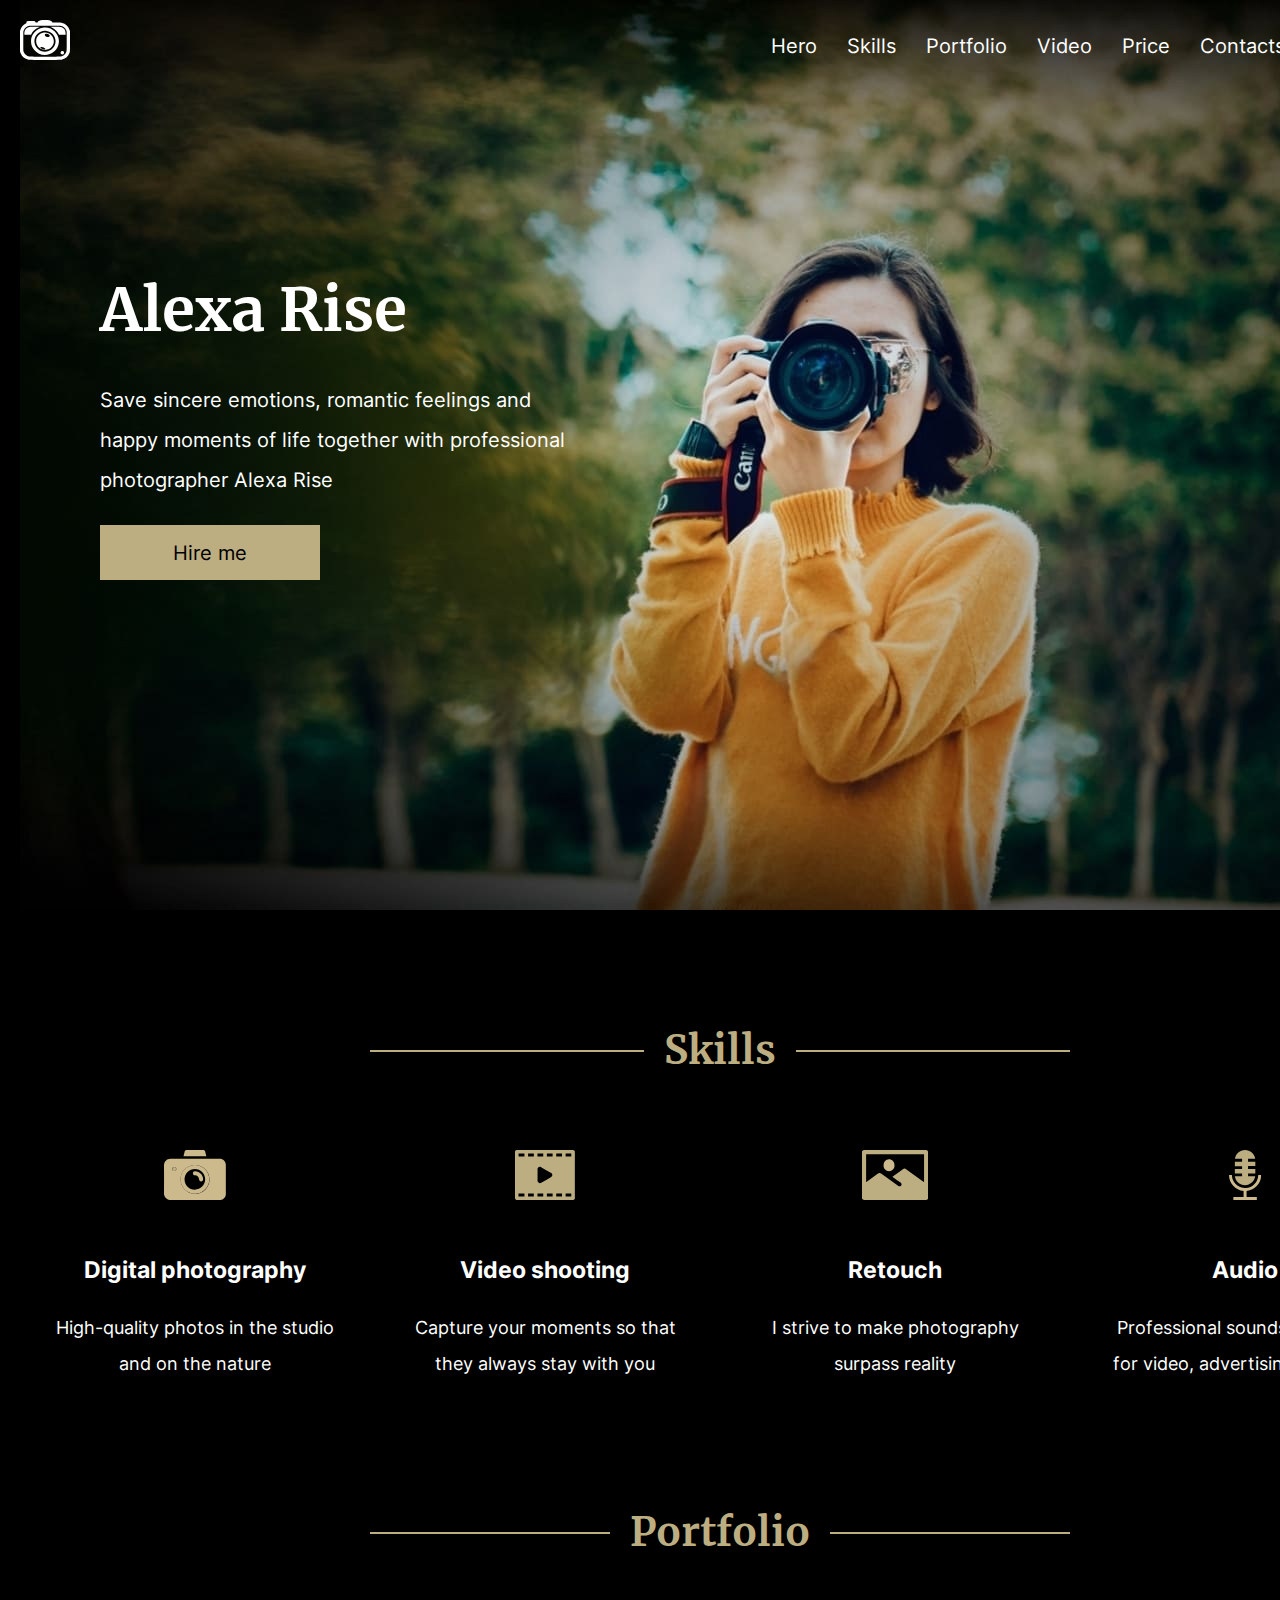
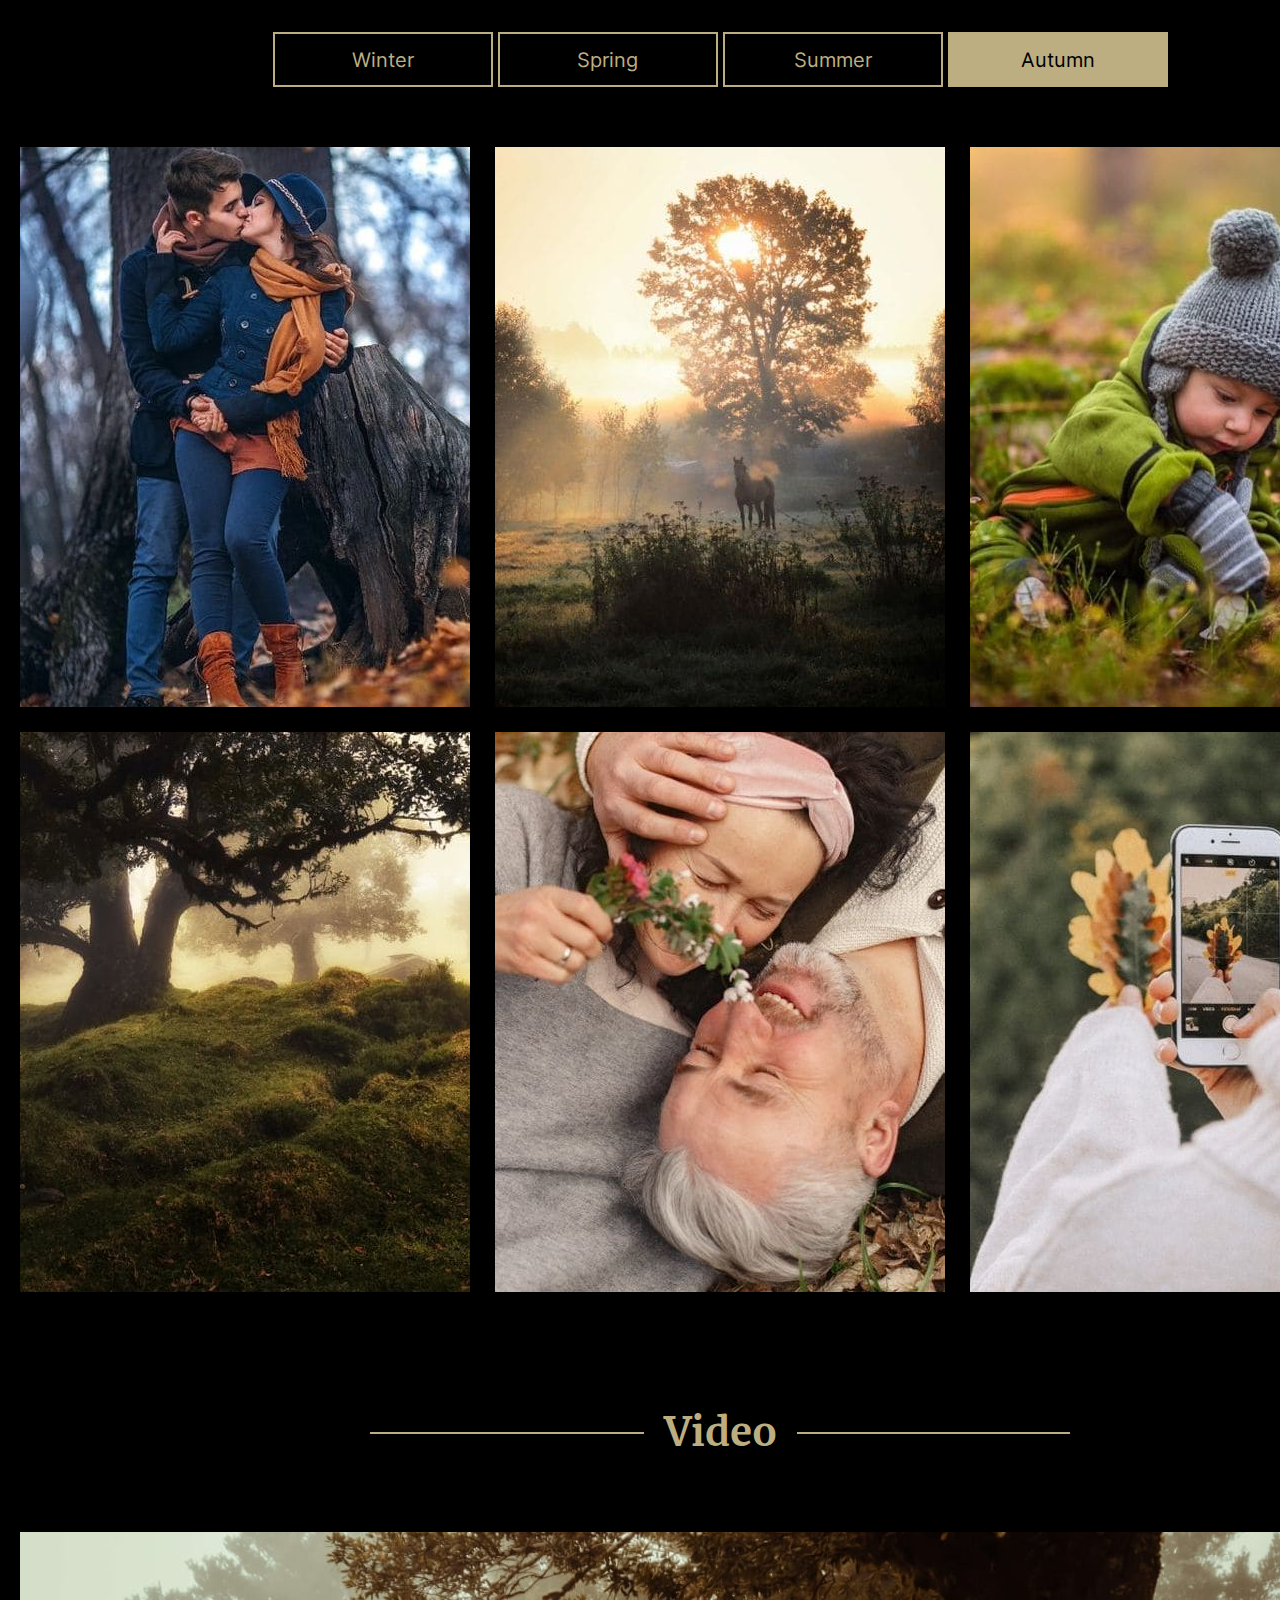
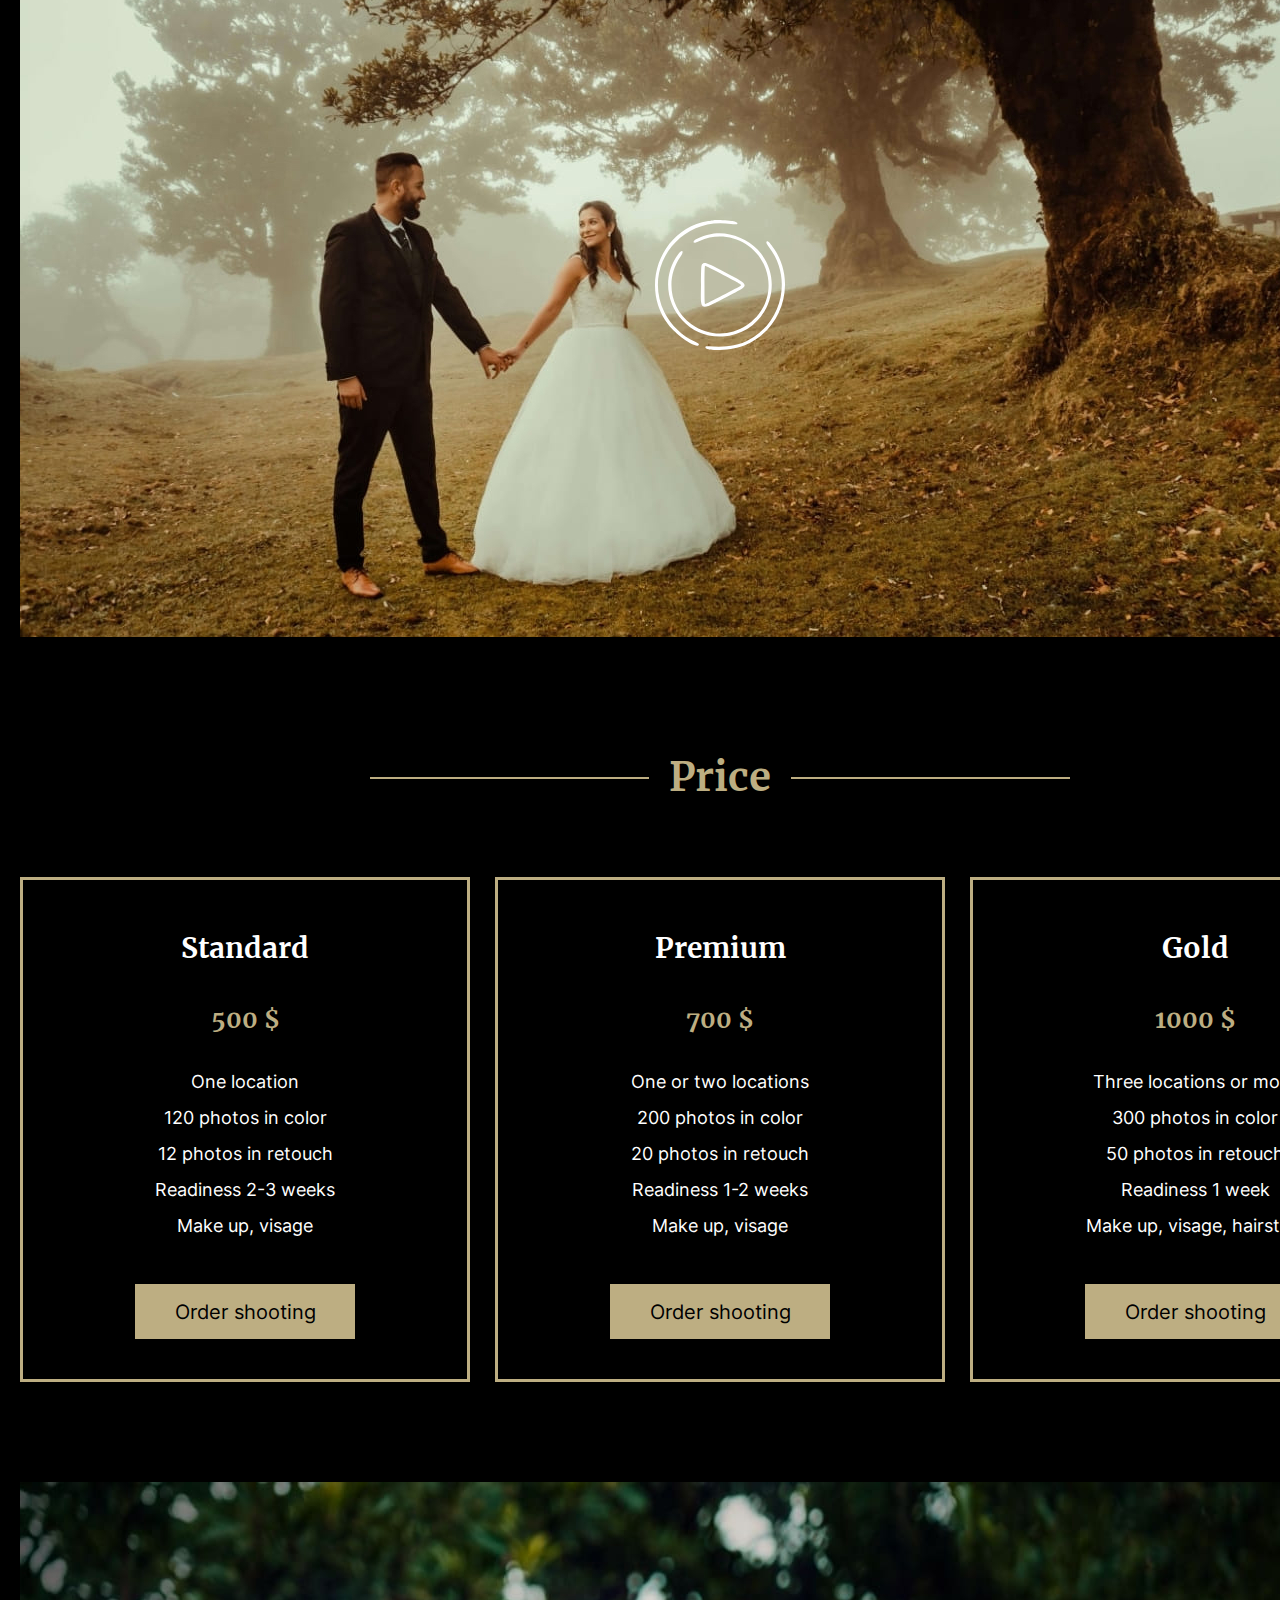
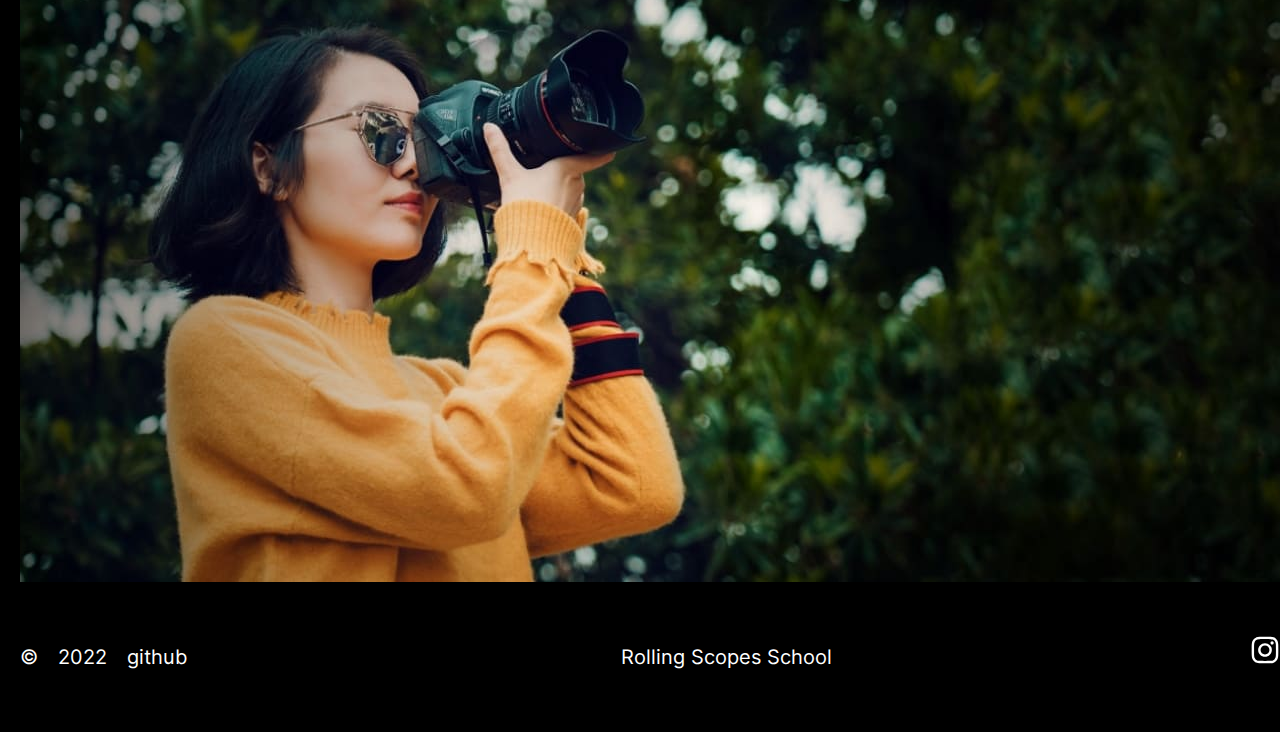
==== index.html @ 63ede41c "trulala" ====
<!DOCTYPE html>
<html lang="en">

<head>
    <meta charset="UTF-8">
    <meta http-equiv="X-UA-Compatible" content="IE=edge">
    <meta name="viewport" content="width=device-width, initial-scale=1.0">
    <title>Portfolio</title>
    <link rel="shortcut icon" type="image/x-icon" href="./img/icon.ico" />
    <link rel="stylesheet" href="./css/normalize.css">
    <link rel="stylesheet" href="./css/fonts.css">
    <link rel="stylesheet" href="./css/style.css">
</head>

<body>
    <div class="wrapper">

        <header class="header">
            <div class="header-wrapper">
                <div class="header-logo">
                    <a href="/" class="header-logo-link">
                        <img src="./img/svg/header-logo.svg" alt="header-logo" class="header-logo-pic svg-icon"></img>
                    </a>
                </div>

                <nav class="header-nav">
                    <ul class="nav-list">
                        <li class="nav-item"><a href="#hero" class="link">Hero</a></li>
                        <li class="nav-item"><a href="#skills" class="link">Skills</a></li>
                        <li class="nav-item"><a href="#portfolio" class="link">Portfolio</a></li>
                        <li class="nav-item"><a href="#video" class="link">Video</a></li>
                        <li class="nav-item"><a href="#price" class="link">Price</a></li>
                        <li class="nav-item"><a href="#contacts" class="link">Contacts</a></li>
                    </ul>
                </nav>

                <div class="switch-lang">
                    <button class="eng">en</button>
                    <span class="slash">/</span>
                    <button class="ru">ru</button>
                </div>
            </div>
        </header>

        <main class="main">

            <section class="section" id="hero">
                <div class="hero-wrapper">
                    <h1 class="hero-title">
                        Alexa Rise
                    </h1>
                    <p class="hero-description">
                        Save sincere emotions, romantic feelings and happy moments of life together with professional
                        photographer Alexa Rise
                    </p>
                    <button class="button-gold">
                        Hire me
                    </button>

                </div>
            </section>

            <section class="section" id="skills">
                <div class="title-wrapper">
                    <h2 class="section-title">Skills</h2>
                </div>
                <div class="skills-items">
                    <div class="skill-item">
                        <h3>Digital photography</h3>
                        <p>High-quality photos in the studio and on the nature</p>
                    </div>
                    <div class="skill-item">
                        <h3>Video shooting</h3>
                        <p>Capture your moments so that they always stay with you</p>
                    </div>
                    <div class="skill-item">
                        <h3>Retouch</h3>
                        <p>I strive to make photography surpass reality</p>
                    </div>
                    <div class="skill-item">
                        <h3>Audio</h3>
                        <p>Professional sounds recording for video, advertising, portfolio</p>
                    </div>
                </div>
            </section>

            <section class="section" id="portfolio">
                <div class="title-wrapper">
                    <h2 class="section-title">Portfolio</h2>
                </div>
                <div class="button-wrapper">
                    <button class="button-dark">Winter</button>
                    <button class="button-dark">Spring</button>
                    <button class="button-dark">Summer</button>
                    <button class="button-gold">Autumn</button>
                </div>
                <div class="image-wrapper">
                    <img src="./img/portfolio-img1.jpg" alt="couple in love">
                    <img src="./img/portfolio-img2.jpg" alt="horse in the fog">
                    <img src="./img/portfolio-img3.jpg" alt="baby">
                    <img src="./img/portfolio-img4.jpg" alt="forest">
                    <img src="./img/portfolio-img5.jpg" alt="elderly couple">
                    <img src="./img/portfolio-img6.jpg" alt="photographing on the phone">
                </div>
            </section>

            <section class="section" id="video">
                <div class="title-wrapper">
                    <h2 class="section-title">Video</h2>
                </div>
                <div class="video-player">
                    <img src="./img/video-player.jpg" alt="video">
                    <button class="svg-icon"></button>
                </div>
            </section>

            <section class="section" id="price">
                <div class="title-wrapper">
                    <h2 class="section-title">Price</h2>
                </div>
                <div class="card-wrapper">
                    <div class="card">
                        <h3>Standard</h3>
                        <h4>500 $</h4>
                        <span>One location</span>
                        <span>120 photos in color</span>
                        <span>12 photos in retouch</span>
                        <span>Readiness 2-3 weeks</span>
                        <span>Make up, visage</span>
                        <button class="button-gold">Order shooting</button>
                    </div>
                    <div class="card">
                        <h3>Premium</h3>
                        <h4>700 $</h4>
                        <span>One or two locations</span>
                        <span>200 photos in color</span>
                        <span>20 photos in retouch</span>
                        <span>Readiness 1-2 weeks</span>
                        <span>Make up, visage</span>
                        <button class="button-gold">Order shooting</button>
                    </div>
                    <div class="card">
                        <h3>Gold</h3>
                        <h4>1000 $</h4>
                        <span>Three locations or more</span>
                        <span>300 photos in color</span>
                        <span>50 photos in retouch</span>
                        <span>Readiness 1 week</span>
                        <span>Make up, visage, hairstyle</span>
                        <button class="button-gold">Order shooting</button>
                    </div>
                </div>
            </section>

            <section class="section" id="contacts">
                <h2 class="section-title"></h2>
                <div class="contacts-wrapper">
                   
                </div>
            </section>

        </main>

        <footer class="footer">
            <div class="git-wrapper">
                <span>©</span>
                <span>2022</span>
                <a href="https://github.com/NikolayKovzik" class="link">github</a>
            </div>
            <div class="rs-wrapper">
                <a href="https://rs.school/" class="link">Rolling Scopes School</a>
            </div>
            <div class="icons-wrapper">
                <a href="https://www.instagram.com/"><img src="./img/svg/inst.svg" class="svg-icon" alt="instagram"></a>
                <a href="https://www.facebook.com/"><img src="./img/svg/fb.svg" class="svg-icon" alt="facebook"></a>
                <a href="https://twitter.com/"><img src="./img/svg/tw.svg" class="svg-icon" alt="twitter"></a>
                <a href="https://www.pinterest.com/"><img src="./img/svg/pin.svg" class="svg-icon" alt="pinterest"></a>
            </div>
        </footer>
    </div>
</body>

</html>
---- css/fonts.css ----
/* merriweather-700 - latin */
@font-face {
    font-family: 'Merriweather';
    font-style: normal;
    font-weight: 700;
    src: local(''),
         url('../fonts/merriweather-v28-latin-700.woff2') format('woff2'), /* Chrome 26+, Opera 23+, Firefox 39+ */
         url('../fonts/merriweather-v28-latin-700.woff') format('woff'); /* Chrome 6+, Firefox 3.6+, IE 9+, Safari 5.1+ */
  }


  /* inter-regular - latin */
@font-face {
    font-family: 'Inter';
    font-style: normal;
    font-weight: 400;
    src: local(''),
         url('../fonts/inter-v7-latin-regular.woff2') format('woff2'), /* Chrome 26+, Opera 23+, Firefox 39+ */
         url('../fonts/inter-v7-latin-regular.woff') format('woff'); /* Chrome 6+, Firefox 3.6+, IE 9+, Safari 5.1+ */
  }

/* inter-700 - latin */
@font-face {
  font-family: 'Inter';
  font-style: normal;
  font-weight: 700;
  src: local(''),
       url('../fonts/inter-v7-latin-700.woff2') format('woff2'), /* Chrome 26+, Opera 23+, Firefox 39+ */
       url('../fonts/inter-v7-latin-700.woff') format('woff'); /* Chrome 6+, Firefox 3.6+, IE 9+, Safari 5.1+ */
}
---- css/style.css ----
html {
    box-sizing: border-box;
  }
  
  *, *::after, *::before {
    box-sizing: inherit;
  }

  body {
    font-family: 'Inter';
    font-style: normal;
    font-size: 20px;
    line-height: 36px;
    font-weight: normal;
    color: #FFFFFF;
    background-color: #000;
  /*  max-width: 1440px;
    margin: 0 auto;*/
  }

.wrapper {
  max-width: 1440px;
  /*width: 1440px;*/
  width: 1440px;
  margin: 0 auto;
  padding: 0 20px;
  background: black;
}











/*start common styles*/

.title-wrapper {
  height: 80px;
  width: 50%;
  margin: 0 auto;
  position: relative;
  display: flex;
  justify-content: center;
  margin-bottom: 60px;
}

.title-wrapper:before {
  content: '';
  display: block;
  width: 100%;
  height: 2px;
  position: absolute;
  background-color:#bdae82;
  top: calc(50%);
}

.section-title {
  color:#bdae82;
  font-family: Merriweather;
  font-weight: 700;
  font-size: 40px;
  line-height: 80px;
  text-align: center;
  margin: 0;
  background-color: #000000;
  position: absolute;
  padding: 0 20px;
}


.button-gold {
  background-color: #bdae82;
  border: 0;
  transition: 0.3s;
  width: 220px;
  height: 55px;
  cursor: pointer;


  color:  #000000;
  font-family: inherit;
  text-align: center;
  line-height: 40px;

}

.button-dark {
  background-color: #000000;
  border: 2px solid #BDAE82;
  transition: 0.3s;
  width: 220px;
  height: 55px;
  cursor: pointer;


  color:  #bdae82;
  font-family: inherit;
  text-align: center;
  line-height: 40px;

}

.button-gold:hover, .button-dark:hover{
  color: #FFFFFF;
}

.svg-icon {
  background-size: contain;
  background-repeat: no-repeat;  
  transition: 0.3s;
}

.svg-icon:hover {
  filter: invert(26%) sepia(15%) saturate(638%) hue-rotate(7deg) brightness(92%)
    contrast(87%);
}

.link {
  line-height: 50px;
  color: #FFFFFF;
  text-decoration: none;
   transition: 0.3s;
}

.link:hover, .link:focus, .link:active{
   color: #bdae82;
}

/* end common styles*/











/*start Header styles*/

.header {
  background: url('../img/header-bg.jpg');
  background-repeat: no-repeat;
  background-position: center 0;
  height: 90px;
}


.header-wrapper {
  display: flex;
  flex-wrap: wrap; /*nowrap*/
  align-items: center;
  justify-content: space-between;
  padding: 20px 0;
}

.header-nav {
  margin-left: auto;
}

.header-logo-pic {
  width: 50px;
  height: 40px;
}

.nav-list {
  display: flex;
  flex-wrap: wrap;
  list-style: none;
  margin: 0;
}

.nav-item {
  margin-right: 30px;
}

.slash {
  padding-left: 9px;
  padding-right: 8px;
  font-weight: 700;

}

.eng, .ru {
  background-color: transparent;
  border: 0;
  color:  #FFFFFF;
  font-weight: 700;
  font-family: inherit;
  transition: 0.3s;
}

.eng:hover, .ru:hover {
  color: #bdae82;
}
/*end Header styles*/











/*start Hero styles*/
#hero {
    height: 820px;
    background-image: url('../img/header-bg.jpg');
    background-position: center -90px;
    background-repeat: no-repeat;
    padding-left: 80px;
    padding-top: 160px;
}

.hero-wrapper {
  width: 500px;
  height: 330px;
}

.hero-title{
  font-family: Merriweather;
  font-weight: 700;
  font-size: 60px;
  line-height: 120px;
  color: #FFFFFF;
  margin: 0px 0px 10px 0px;
}

.hero-description {
  margin: 0px 30px 25px 0px;
  font-size: 20px;
  line-height: 40px;
}

/*end Hero styles*/











/*start Skills section*/
#skills {
  height: 482px;
  padding-top: 100px;
}

.skills-items {
  display: flex;
  justify-content: space-between;
  flex-wrap: wrap;
  height: 242px;
 /* gap: 40px;*/
}

.skill-item {
  margin: 0 auto;
  width: 320px;
  height: 240px;
}

.skill-item:nth-child(1) {
  background-image: url('../img/svg/camera1.svg');
  background-size: 62px 50px;
  background-repeat: no-repeat;
  background-position: 50% 0%;
}

.skill-item:nth-child(2) {
  background-image: url('../img/svg/videoshooting.svg');
  background-size: 60px 50px;
  background-repeat: no-repeat;
  background-position: 50% 0%;
}

.skill-item:nth-child(3) {
  background-image: url('../img/svg/retouch.svg');
  background-size: 66px 50px;
  background-repeat: no-repeat;
  background-position: 50% 0%;
}

.skill-item:nth-child(4) {
  background-image: url('../img/svg/audio.svg');
  background-size: 32px 50px;
  background-repeat: no-repeat;
  background-position: 50% 0%;
}


.skill-item  h3 {
  width: 280px;
/*  margin-left: 20px;*/
  text-align: center;
  font-weight: 700;
  line-height: 40px;
  margin: 100px auto 20px auto;
}

.skill-item p {
  width: 280px;
  height: 72px;
  font-size: 18px;
  text-align: center;
  margin: 0 auto;
}
/*end Skills section*/









/*start Portfolio section*/

#portfolio {
  height: 1500px;
  padding-top: 100px;
}

.button-wrapper {
  display: flex;
  gap: 5px;
  flex-wrap: wrap;
  justify-content: center;
  margin-bottom: 60px;
}

.image-wrapper {
  display: flex;
  gap: 25px;
  flex-wrap: wrap;
  justify-content: center;
  margin-bottom: 60px;
}

.image-wrapper img {
  display: block;
  width: 450px;
  height: 560px;
}

/*end Portfolio section*/










/*start Video section*/
#video {
  height: 945px;
  padding-top: 100px;
}

#video img {
  display: inline-block;
}

.video-player {
  position: relative;
  display: flex;
  justify-content: center;
  align-items: center;
}

.video-player button {
  position: absolute;
  background-color: transparent;
  border: 0;
  background-image: url("../img/svg/Play_hover.svg");
  width: 129.86px;
  height: 130px;
  cursor: pointer;
}


/*end Video section*/












/*start price section*/

#price {
  height: 845px;
  padding-top: 100px;
}

.card-wrapper {
  display: flex;
  gap: 25px;
  flex-wrap: wrap;
  justify-content: center;
}

.card {
  border: 3px solid #BDAE82;
  width: 450px;
  height: 505px;
  display: flex;
  flex-direction: column;
  justify-content: center;
  align-items: center;
}

.card span{
  display: block;
  font-size: 18px;
}

.card h3 {
  font-family: Merriweather;
  font-weight: 700;
  font-size: 28px;
  line-height: 56px;
  margin: 0;
}

.card h4 {
  font-family: Merriweather;
  font-weight: 700;
  font-size: 24px;
  line-height: 48px;
  color: #BDAE82;
  margin: 20px 0px;
}

.card .button-gold {
  margin-top: 40px;
}
/*end price section*/







/*start contact section*/
#contacts {
  height: 700px;
  background: url('../img/contacts.jpg');
  background-size: auto 700px;
  background-position: center center;
  padding-top: 60px;
  
}

#contacts .contacts-wrapper {
  height: 700px;

}
/*end contact section*/







/*start footer*/
.footer {
  height: 150px;
  display: flex;
  justify-content: space-between;
  align-items: center;
}

.git-wrapper {
  width: 182px;
  height: 50px;
  display: flex;
  gap: 20px;
}

.icons-wrapper {
  display: flex;
  gap: 22.67px;
}

.icons-wrapper a, .git-wrapper a, .footer span {
  line-height: 50px;
  display: block;
}

/*end footer*/
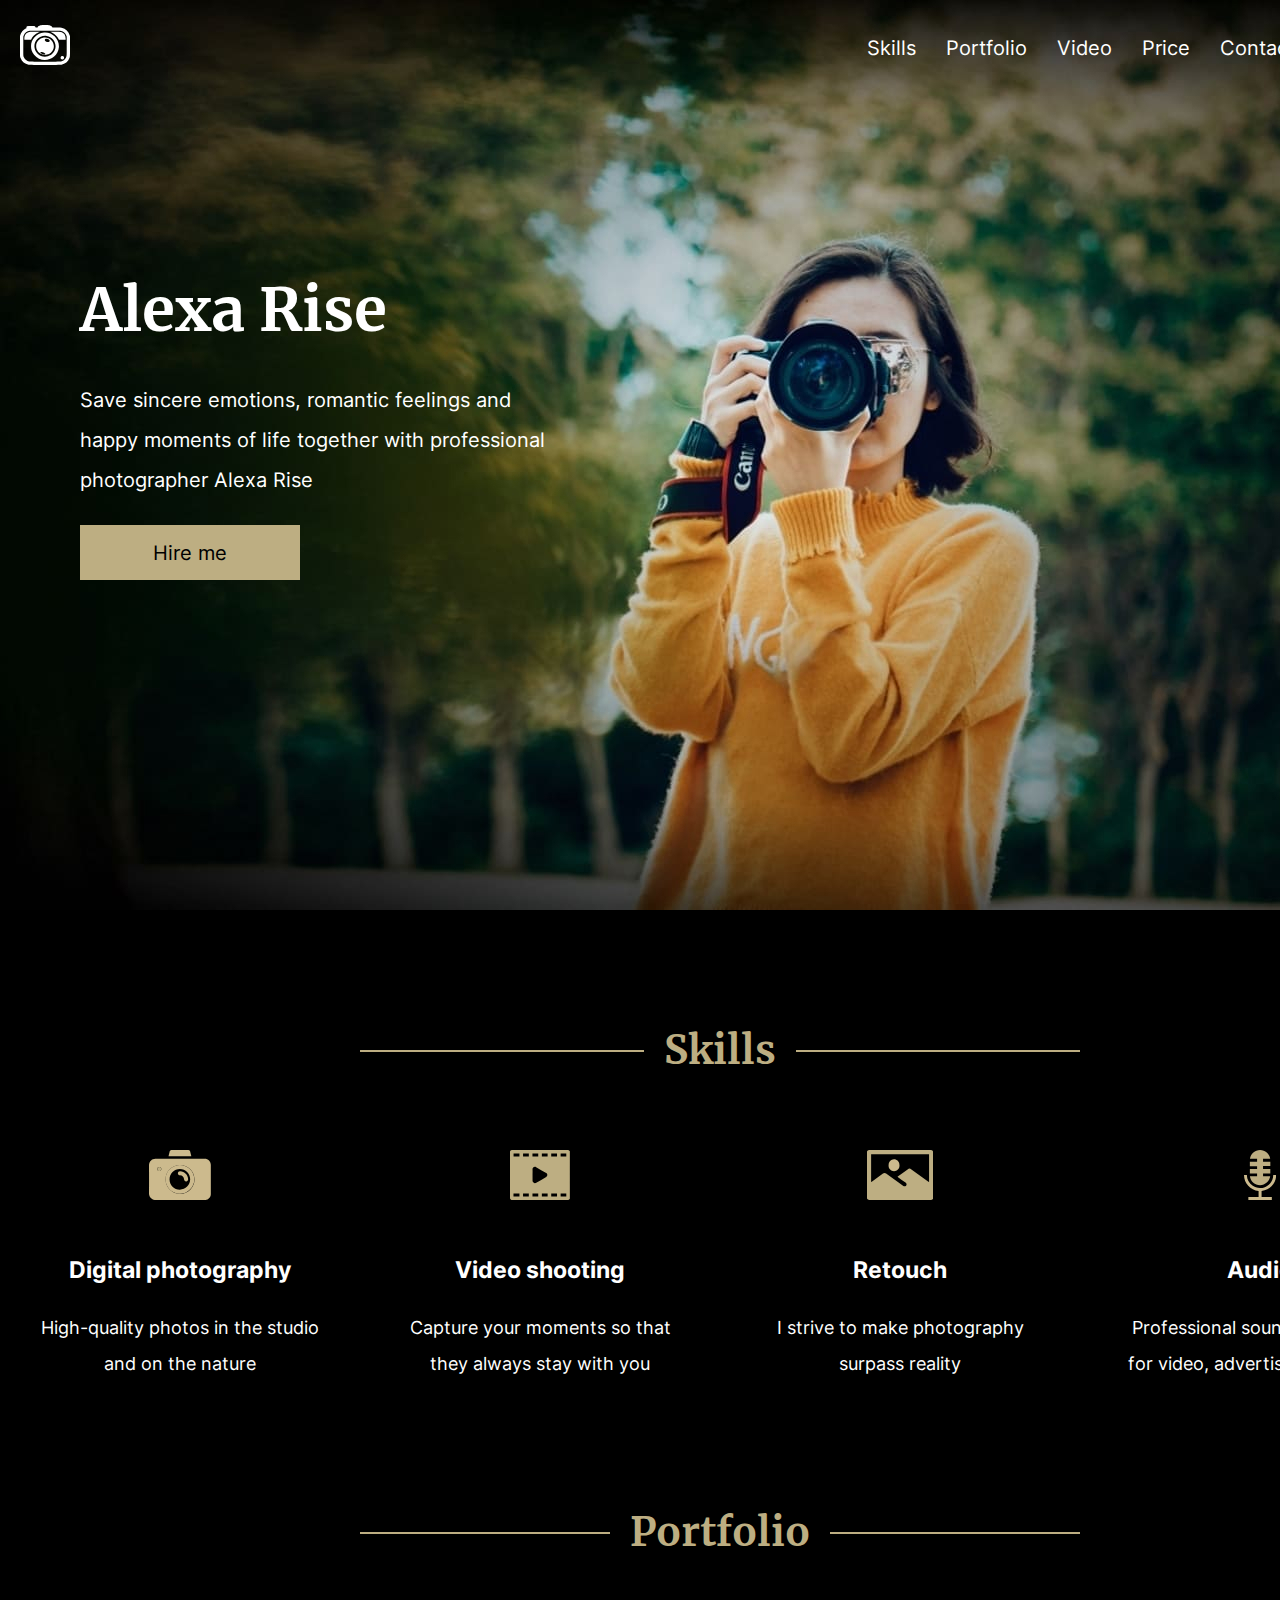
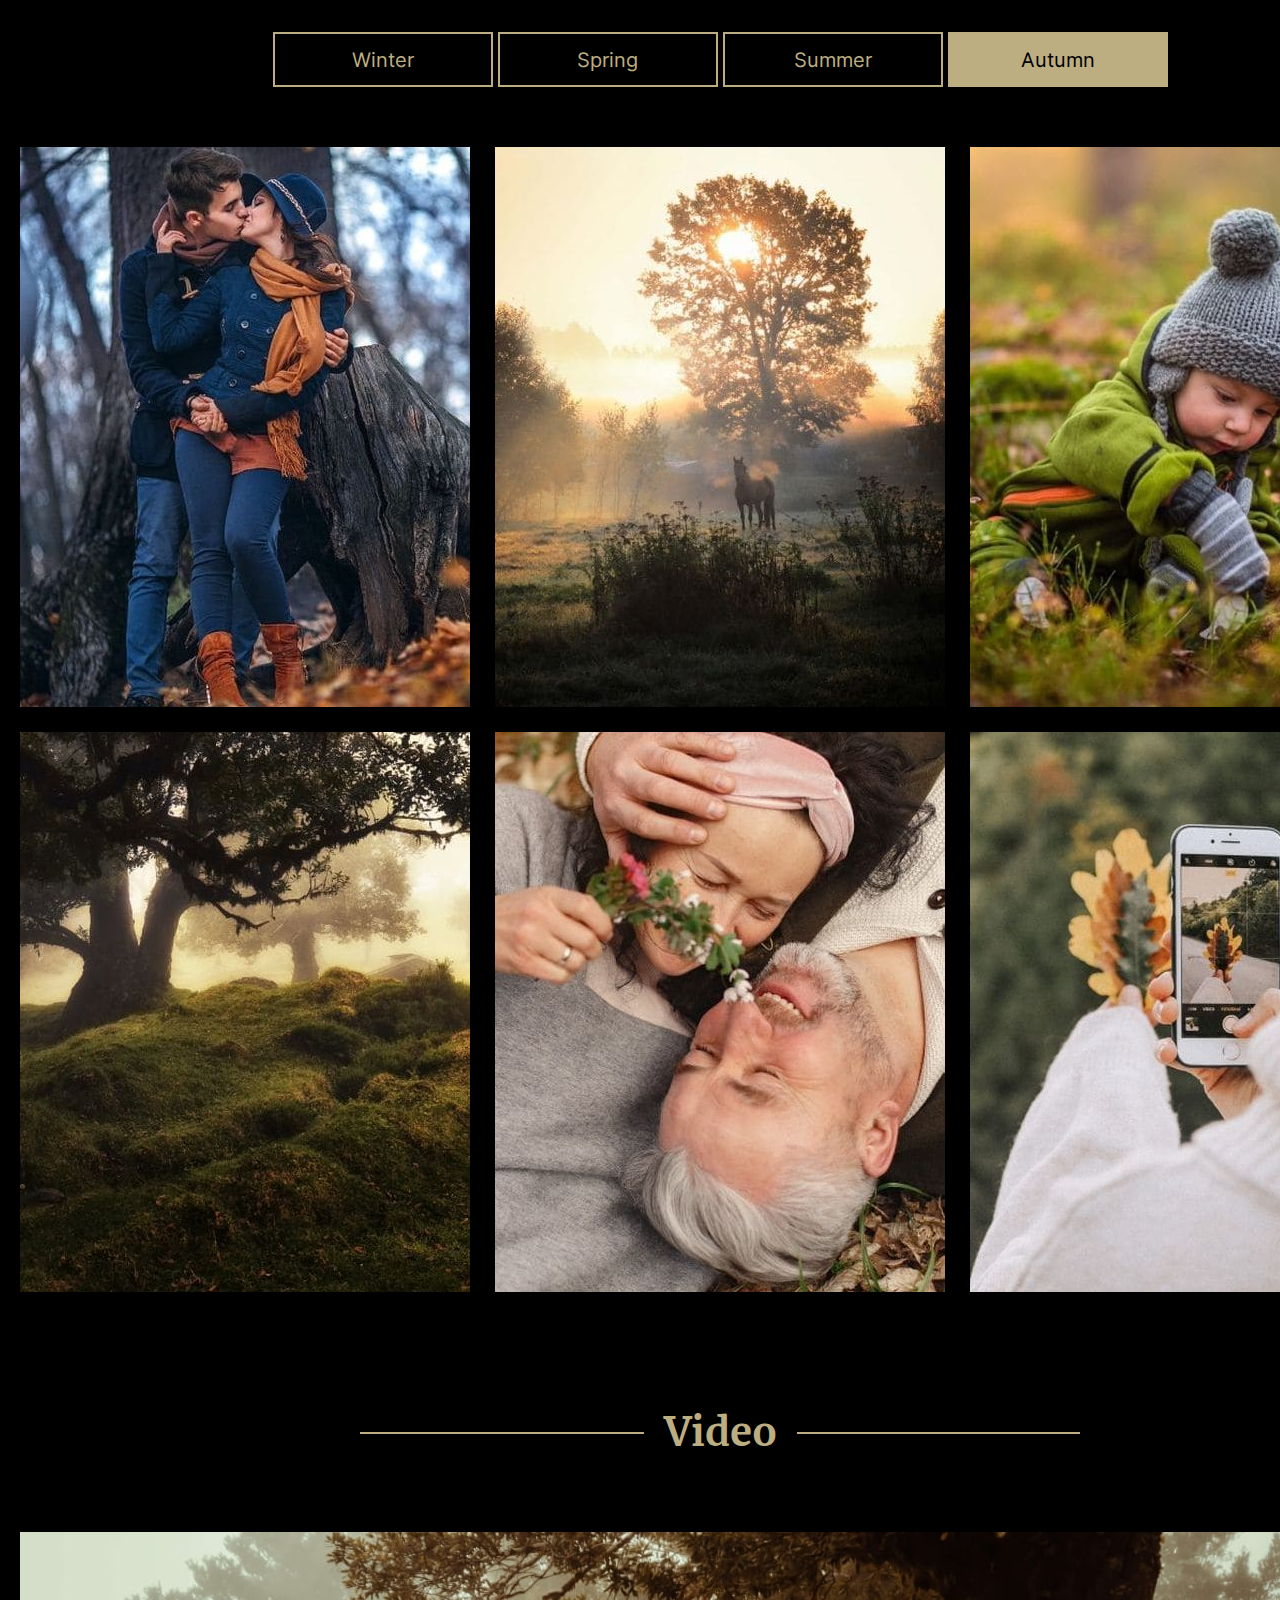
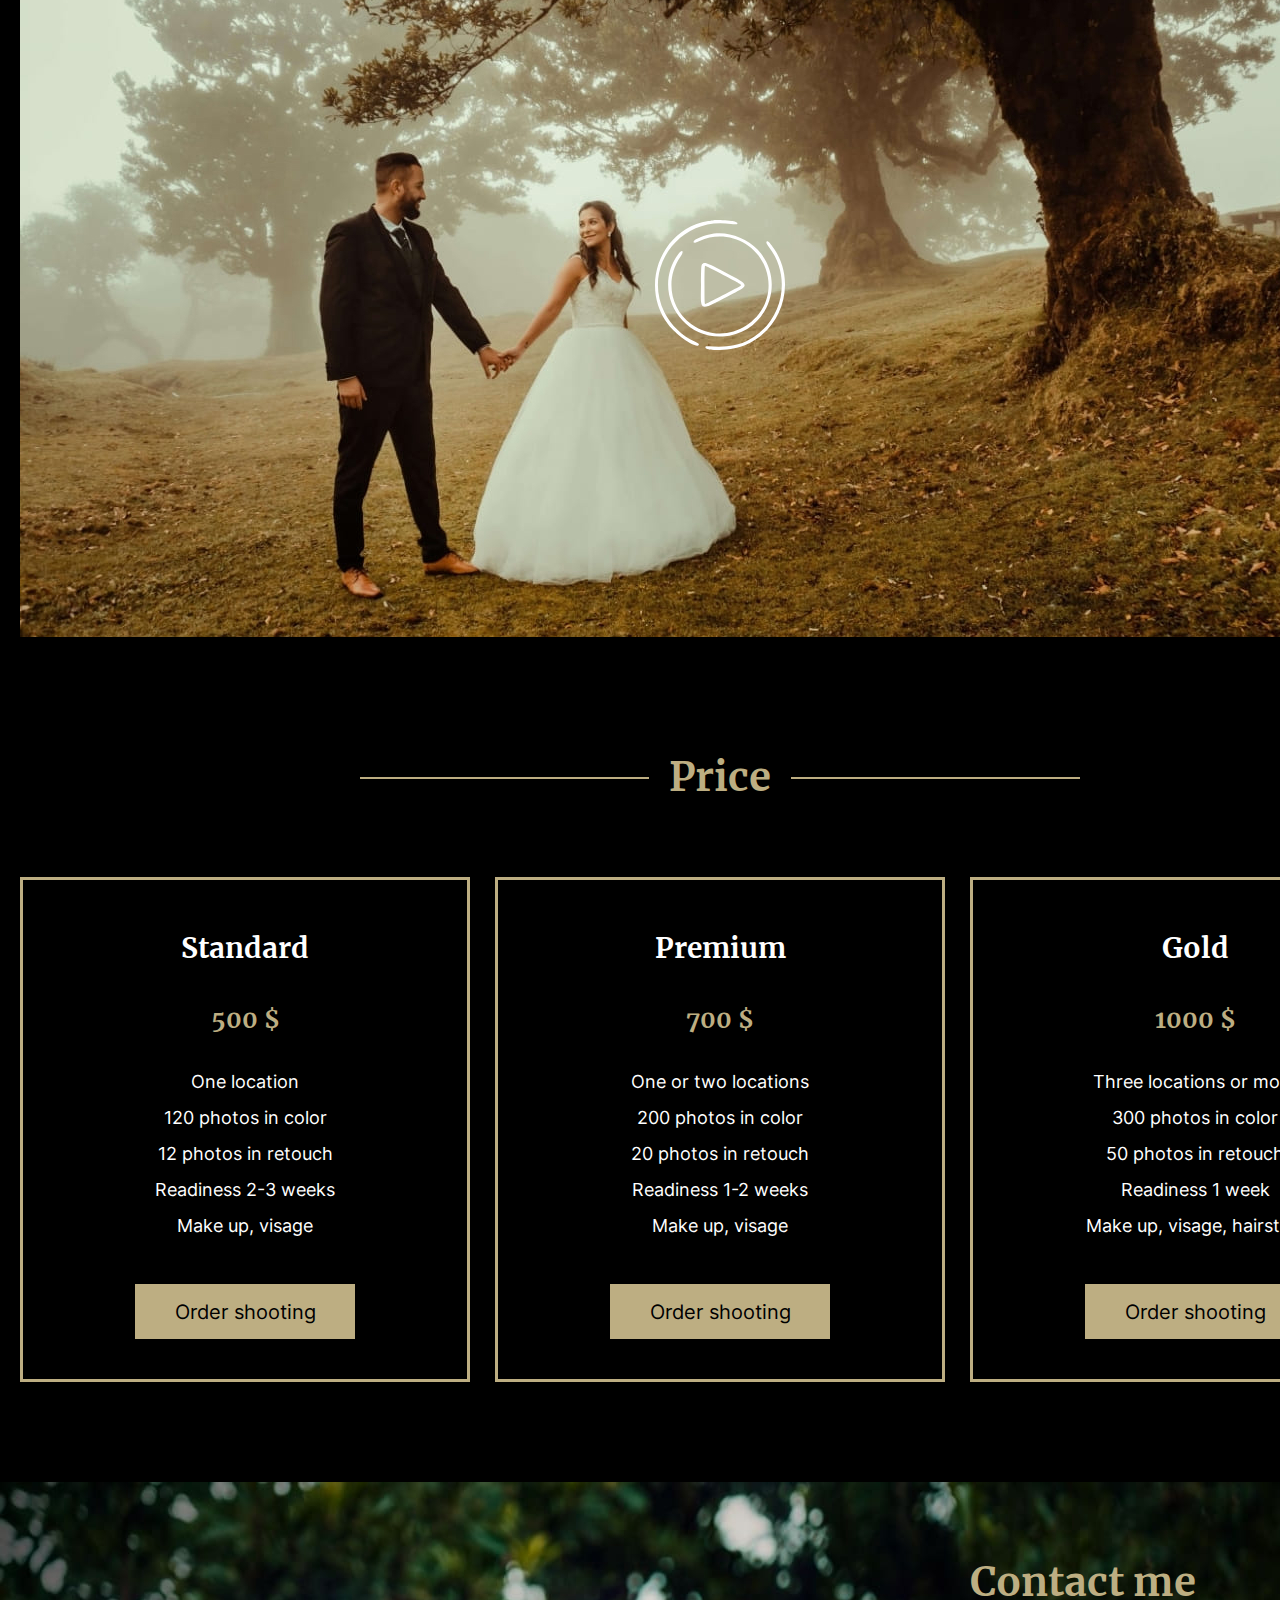
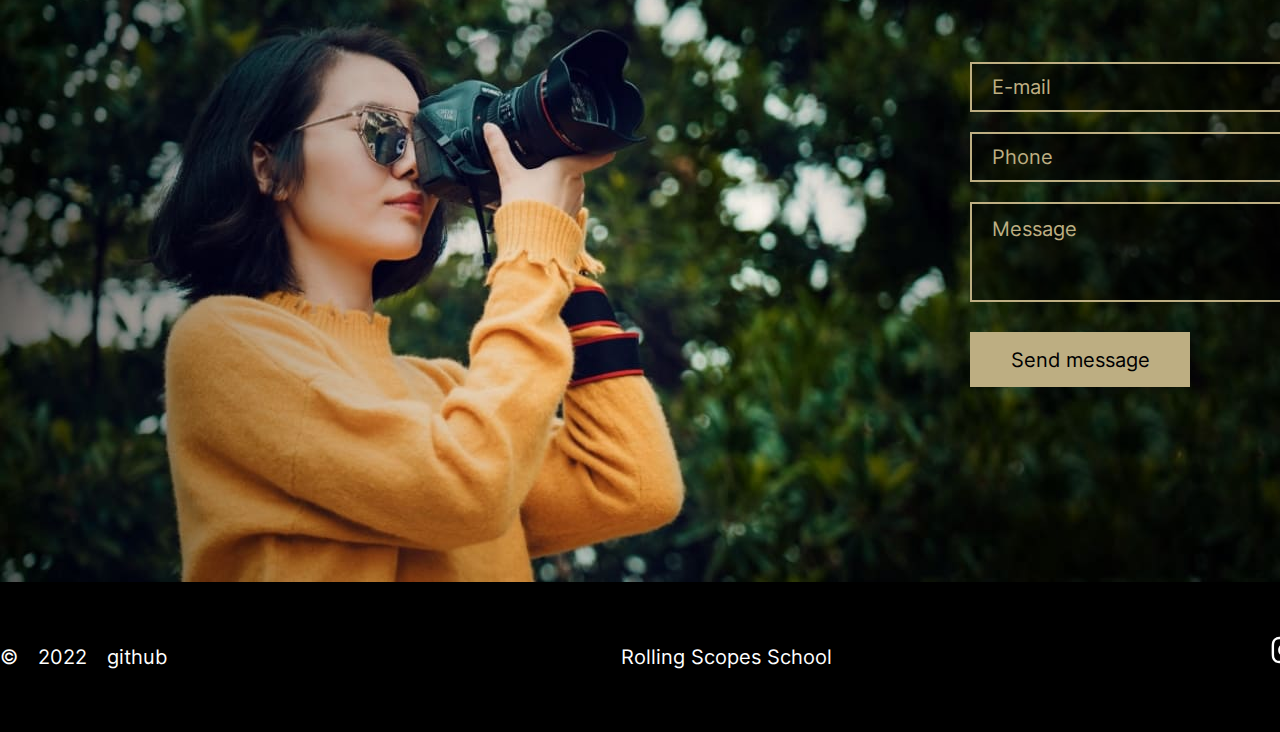
==== commit 6199470c: "blabla" ====
--- a/index.html
+++ b/index.html
@@ -19,13 +19,13 @@
             <div class="header-wrapper">
                 <div class="header-logo">
                     <a href="/" class="header-logo-link">
-                        <img src="./img/svg/header-logo.svg" alt="header-logo" class="header-logo-pic svg-icon"></img>
+                        <img src="./img/svg/header-logo.svg" alt="header-logo" class="header-logo-pic svg-icon">
                     </a>
                 </div>
 
                 <nav class="header-nav">
                     <ul class="nav-list">
-                        <li class="nav-item"><a href="#hero" class="link">Hero</a></li>
+                        
                         <li class="nav-item"><a href="#skills" class="link">Skills</a></li>
                         <li class="nav-item"><a href="#portfolio" class="link">Portfolio</a></li>
                         <li class="nav-item"><a href="#video" class="link">Video</a></li>
@@ -153,9 +153,14 @@
             </section>
 
             <section class="section" id="contacts">
-                <h2 class="section-title"></h2>
                 <div class="contacts-wrapper">
-                   
+                    <h2 class="contacts-title">Contact me</h2>
+                    <form action="#" class="contact-form">
+                        <input name="email-iput" type="email" class="email-input" placeholder="E-mail">
+                        <input name="phone-input" type="tel" class="phone-input" placeholder="Phone">
+                        <textarea name="" id="" cols="30" rows="10" placeholder="Message"></textarea >
+                        <input name="" type="submit" class="button-gold contact-button" value="Send message">
+                    </form>
                 </div>
             </section>
 
--- a/css/style.css
+++ b/css/style.css
@@ -19,11 +19,11 @@
   }
 
 .wrapper {
-  max-width: 1440px;
-  /*width: 1440px;*/
+ /* max-width: 1440px;*/
   width: 1440px;
+ 
   margin: 0 auto;
-  padding: 0 20px;
+  padding: 0;
   background: black;
 }
 
@@ -81,7 +81,6 @@
   height: 55px;
   cursor: pointer;
 
-
   color:  #000000;
   font-family: inherit;
   text-align: center;
@@ -170,6 +169,12 @@
   height: 40px;
 }
 
+.header-logo {
+  padding-left: 20px;
+  padding-top: 5px;
+  
+}
+
 .nav-list {
   display: flex;
   flex-wrap: wrap;
@@ -179,6 +184,10 @@
 
 .nav-item {
   margin-right: 30px;
+}
+
+.header-nav link {
+  line-height: 50px;
 }
 
 .slash {
@@ -473,13 +482,84 @@
   background: url('../img/contacts.jpg');
   background-size: auto 700px;
   background-position: center center;
-  padding-top: 60px;
+  padding: 60px 20px 195px 970px;
   
 }
 
 #contacts .contacts-wrapper {
-  height: 700px;
-
+  width: 450px;
+  height: 445px;
+}
+
+ input, textarea {
+  background: rgba(0, 0, 0, 0.5);;
+  border: 2px solid #BDAE82;
+  width: 450px;
+  font-family: inherit;
+  font-style: normal;
+  font-weight: 400;
+  font-size: 20px;
+  line-height: 40px;
+  color: #BDAE82;
+}
+
+.contacts-title {
+  height: 80px;
+  padding: 0px;
+  margin: 0px 0px 40px 0px;
+  font-family: Merriweather;
+  font-weight: 700;
+  font-size: 40px;
+  line-height: 80px;
+  color: #BDAE82;
+}
+
+.email-input, .phone-input {
+  height: 50px;
+  padding: 0;
+  margin: 0px 0px 20px 0px;
+  line-height: 40px;
+  display: block;
+}
+
+.email-input::placeholder, .phone-input::placeholder, textarea::placeholder {
+
+  padding: 5px 0px 0px 20px;
+  font-family: inherit;
+  font-size: 20px;
+  font-style: normal;
+  font-weight: 400;
+  font-size: 20px;
+  line-height: 40px;
+  color: #BDAE82;
+}
+
+
+textarea {
+  resize: none;
+  height: 100px;
+  padding: 0;
+  margin: 0px 0px 30px 0px;
+  line-height: 40px;
+  display: block;
+}
+
+.contact-button {
+  width: 220px;
+  height: 55px;
+  display: block;
+}
+
+
+
+
+
+input:-webkit-autofill,
+input:-webkit-autofill:hover,
+input:-webkit-autofill:focus,
+input:-webkit-autofill:active {
+  -webkit-text-fill-color: #bdae82;
+  transition: background-color 0s ease-in-out 9000s;
 }
 /*end contact section*/
 
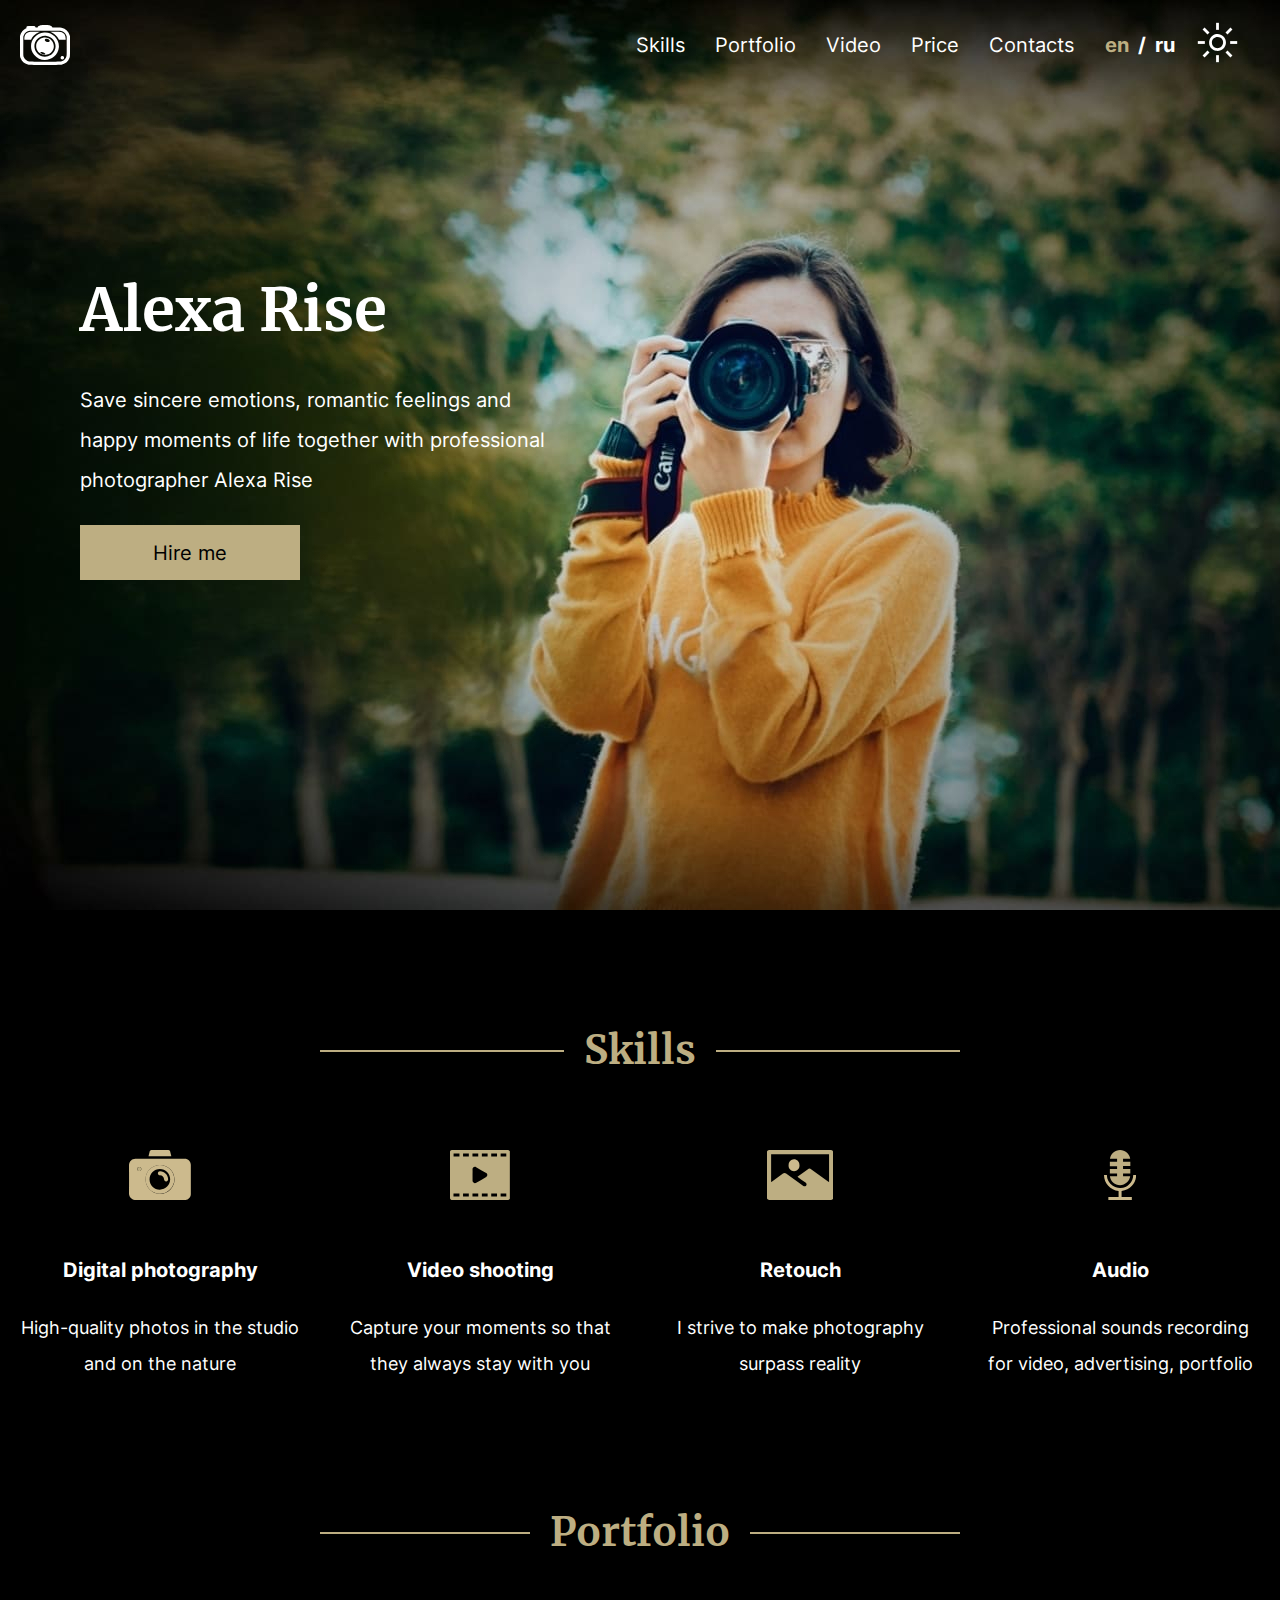
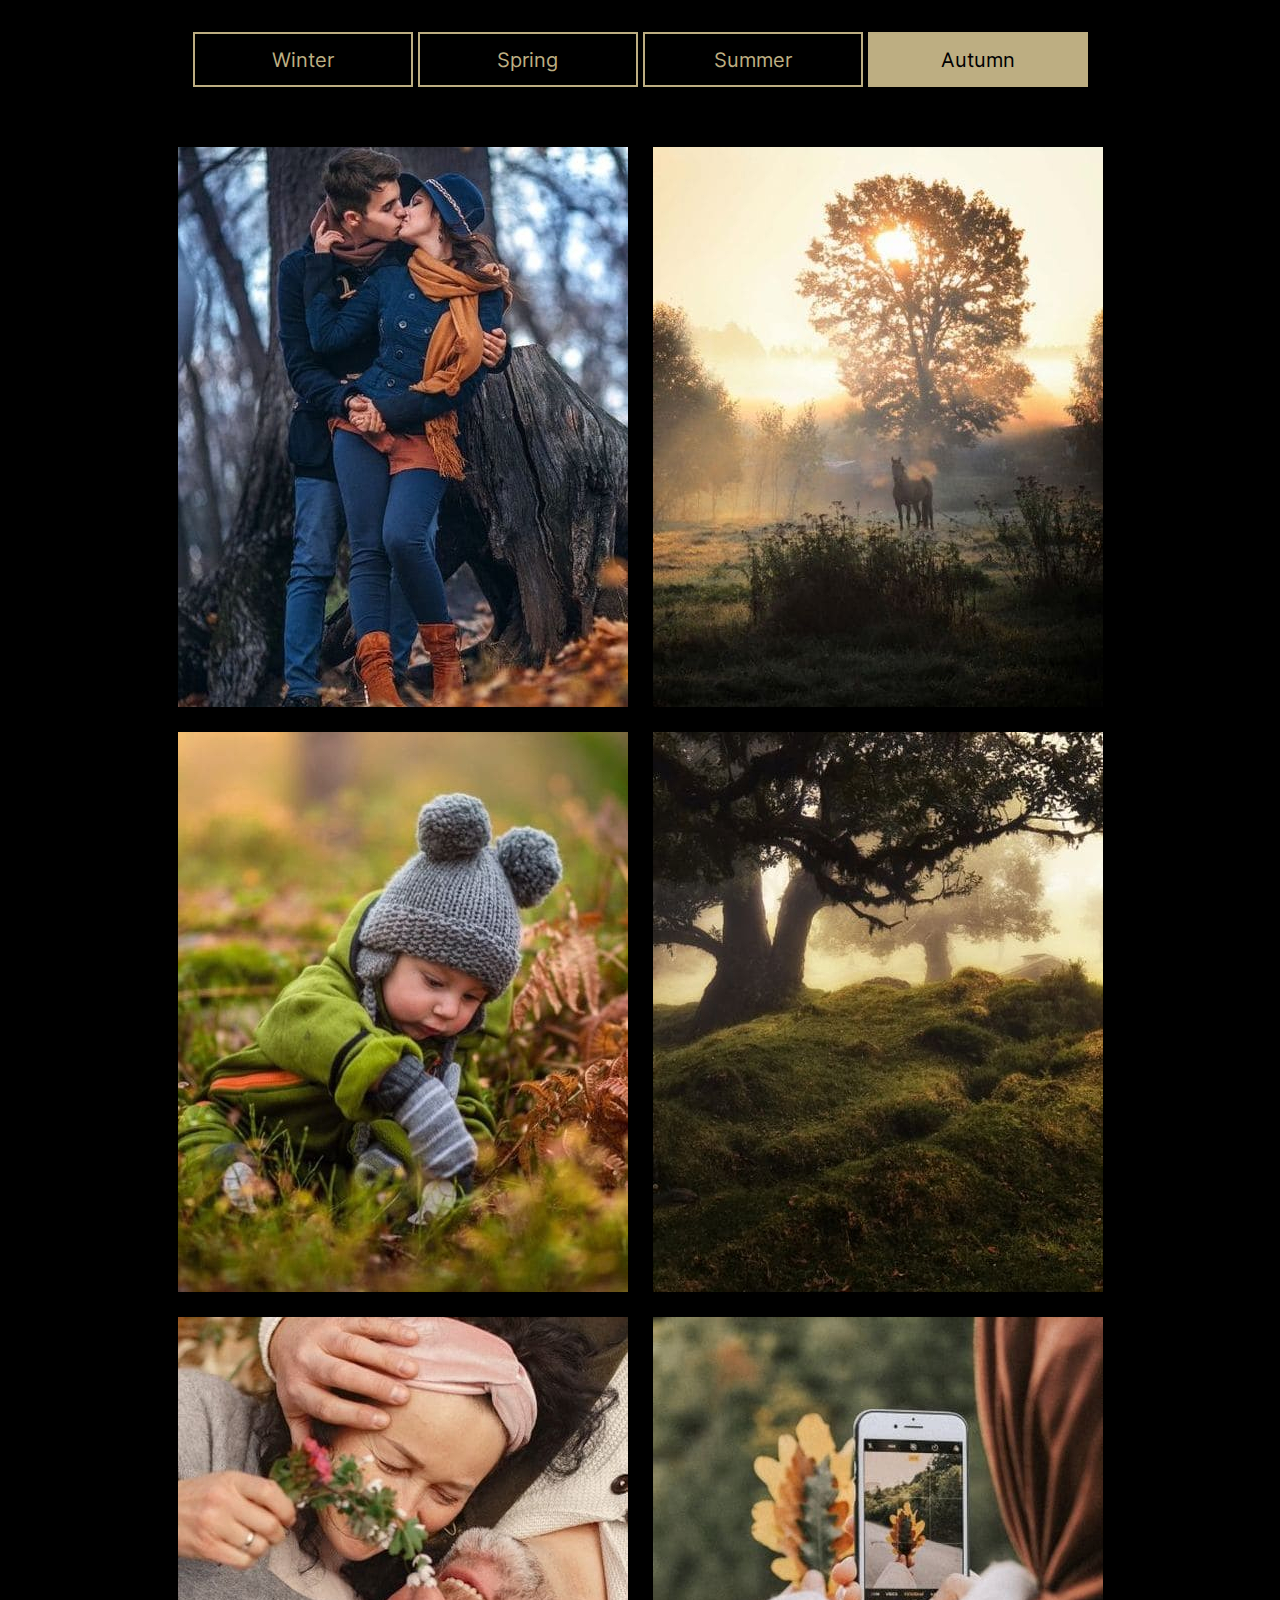
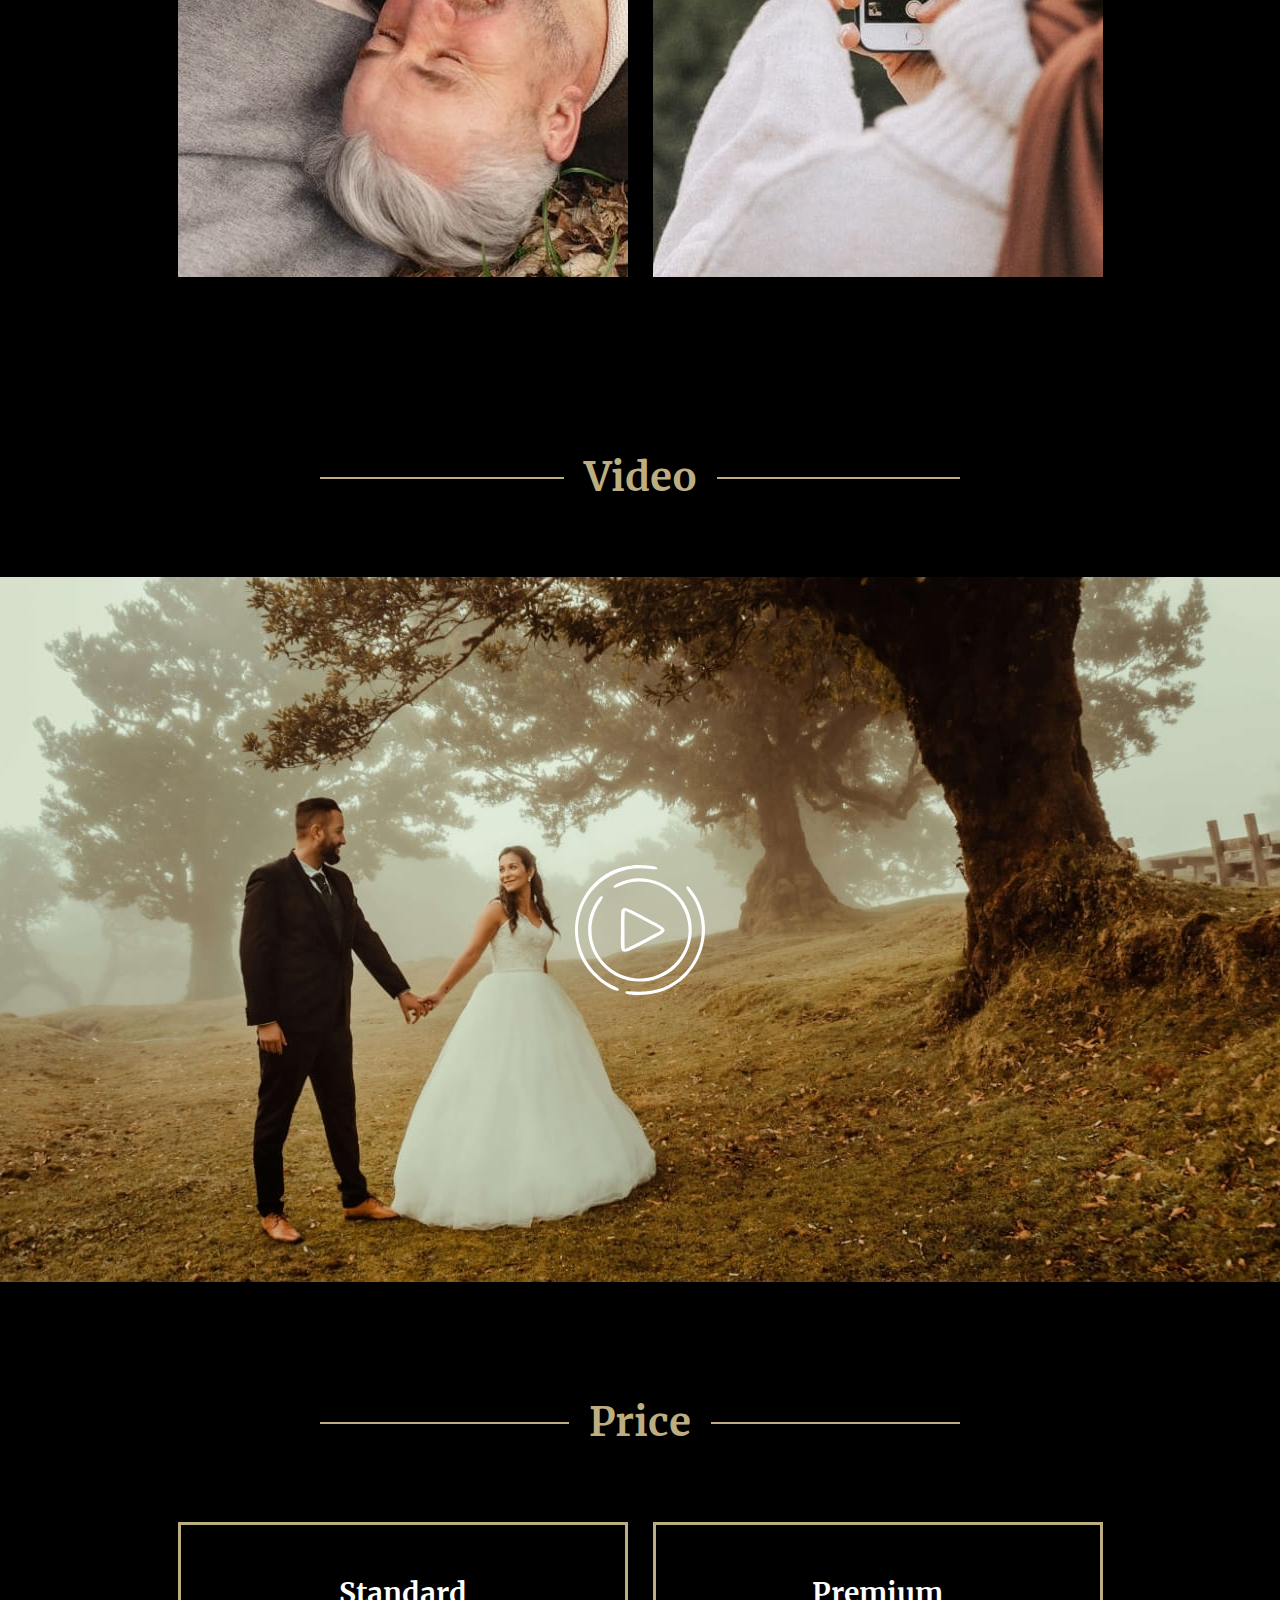
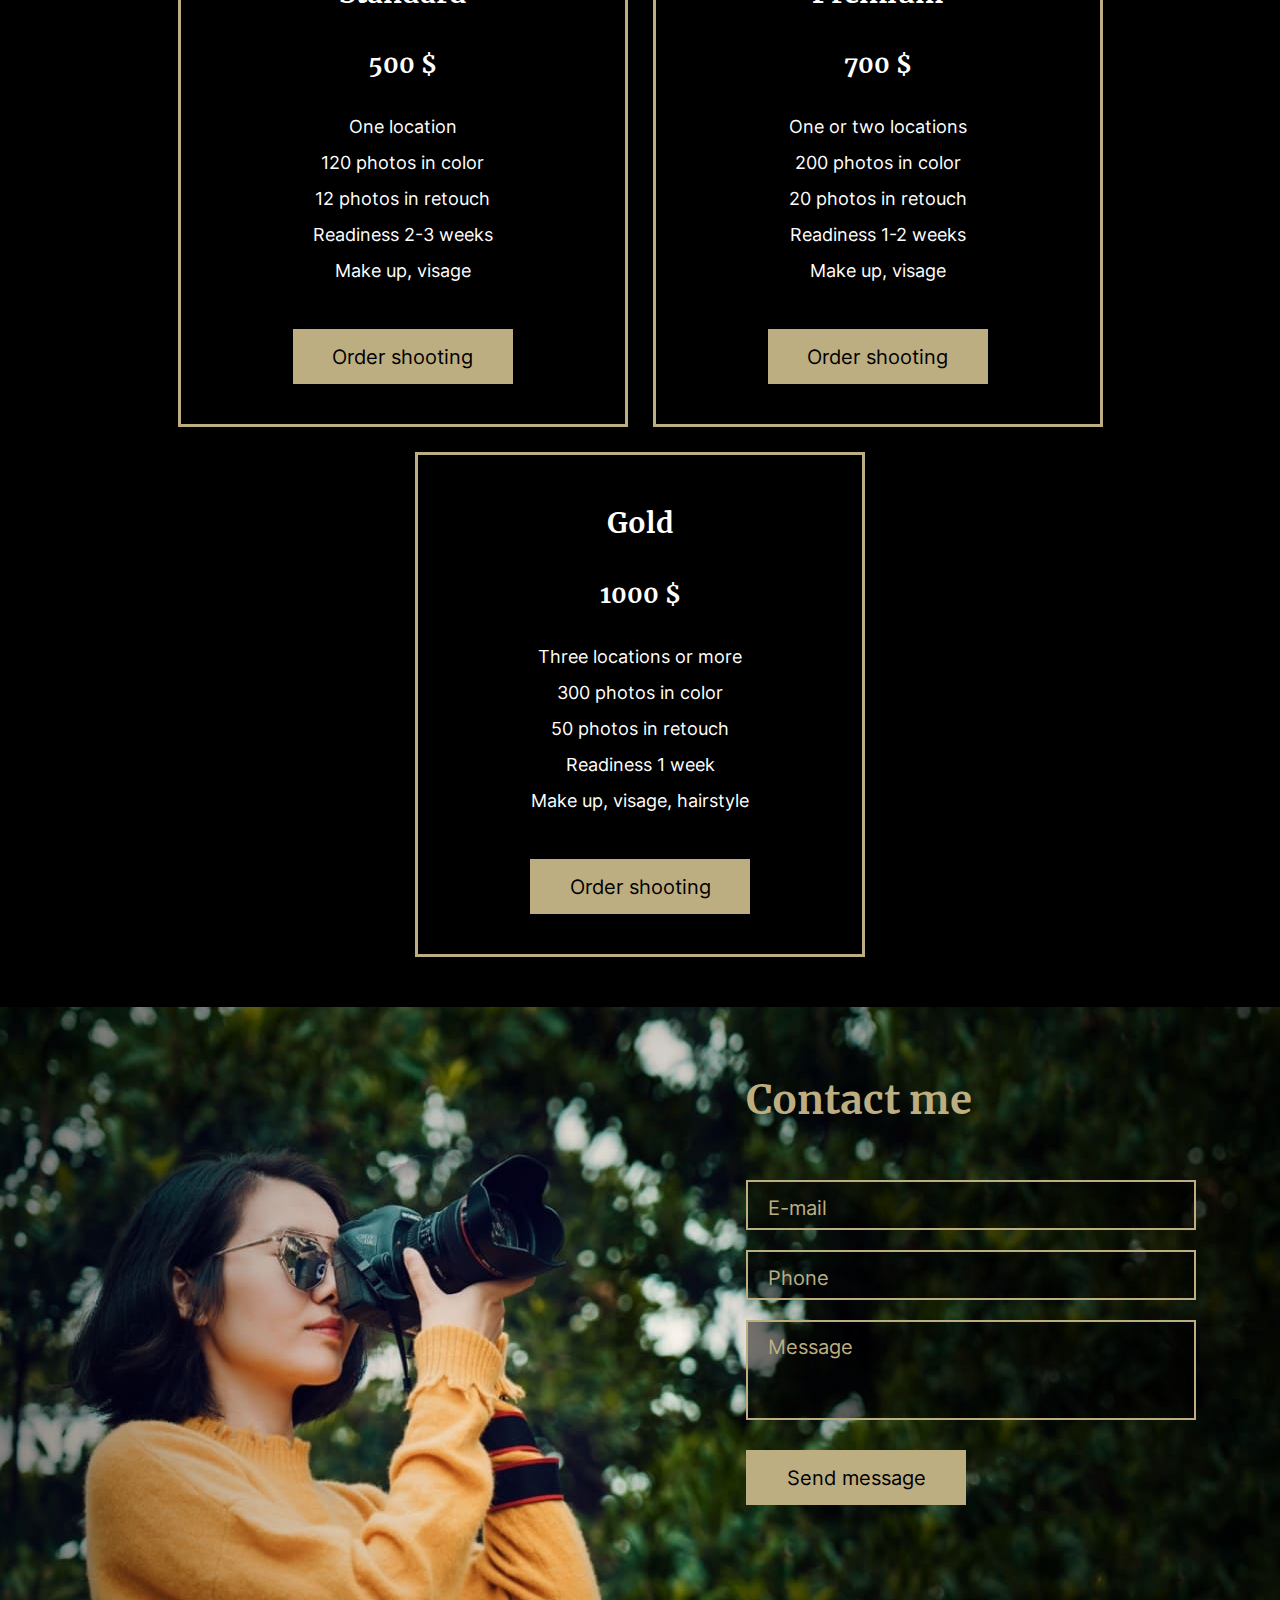
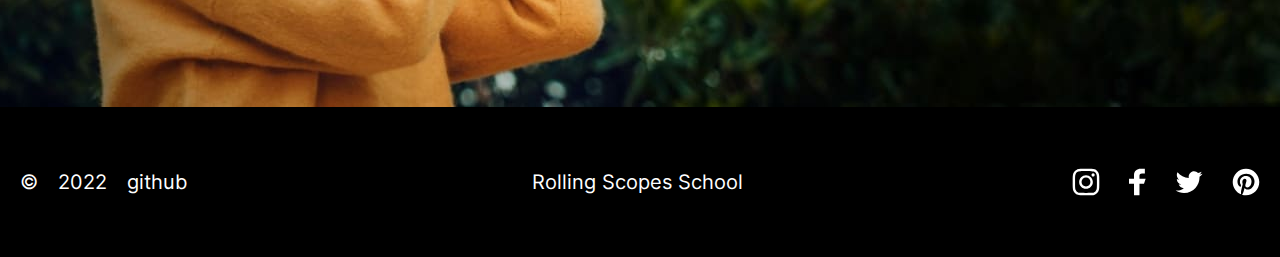
==== commit 29d3f293: "portfolio part 3 almost complete" ====
--- a/index.html
+++ b/index.html
@@ -10,9 +10,11 @@
     <link rel="stylesheet" href="./css/normalize.css">
     <link rel="stylesheet" href="./css/fonts.css">
     <link rel="stylesheet" href="./css/style.css">
+    <link rel="stylesheet" href="./css/media.css">
 </head>
 
 <body>
+    <div class="blackout"></div>
     <div class="wrapper">
 
         <header class="header">
@@ -25,20 +27,31 @@
 
                 <nav class="header-nav">
                     <ul class="nav-list">
-                        
-                        <li class="nav-item"><a href="#skills" class="link">Skills</a></li>
-                        <li class="nav-item"><a href="#portfolio" class="link">Portfolio</a></li>
-                        <li class="nav-item"><a href="#video" class="link">Video</a></li>
-                        <li class="nav-item"><a href="#price" class="link">Price</a></li>
-                        <li class="nav-item"><a href="#contacts" class="link">Contacts</a></li>
+
+                        <li class="nav-item"><a href="#skills" class="link" data-translate="skills">Skills</a></li>
+                        <li class="nav-item"><a href="#portfolio" class="link" data-translate="portfolio">Portfolio</a></li>
+                        <li class="nav-item"><a href="#video" class="link" data-translate="video">Video</a></li>
+                        <li class="nav-item"><a href="#price" class="link" data-translate="price">Price</a></li>
+                        <li class="nav-item"><a href="#contacts" class="link" data-translate="contacts">Contacts</a></li>
                     </ul>
+                    
                 </nav>
 
                 <div class="switch-lang">
-                    <button class="eng">en</button>
+                    <button class="en active">en</button>
                     <span class="slash">/</span>
                     <button class="ru">ru</button>
                 </div>
+
+                <div class="switch-theme">
+                    <img src="./img/svg/switch-theme-button-0.svg" alt="switch-theme" class="switch-theme-svg">
+                </div>
+
+                <div class="hamburger">
+                    <div class="line line1"></div>
+                    <div class="line line2"></div>
+                    <div class="line line3"></div>
+                </div>
             </div>
         </header>
 
@@ -46,14 +59,14 @@
 
             <section class="section" id="hero">
                 <div class="hero-wrapper">
-                    <h1 class="hero-title">
+                    <h1 class="hero-title" data-translate="hero-title">
                         Alexa Rise
                     </h1>
-                    <p class="hero-description">
+                    <p class="hero-description" data-translate="hero-text">
                         Save sincere emotions, romantic feelings and happy moments of life together with professional
                         photographer Alexa Rise
                     </p>
-                    <button class="button-gold">
+                    <button class="button-gold" data-translate="hire">
                         Hire me
                     </button>
 
@@ -62,104 +75,104 @@
 
             <section class="section" id="skills">
                 <div class="title-wrapper">
-                    <h2 class="section-title">Skills</h2>
+                    <h2 class="section-title" data-translate="skills">Skills</h2>
                 </div>
                 <div class="skills-items">
                     <div class="skill-item">
-                        <h3>Digital photography</h3>
-                        <p>High-quality photos in the studio and on the nature</p>
-                    </div>
-                    <div class="skill-item">
-                        <h3>Video shooting</h3>
-                        <p>Capture your moments so that they always stay with you</p>
-                    </div>
-                    <div class="skill-item">
-                        <h3>Retouch</h3>
-                        <p>I strive to make photography surpass reality</p>
-                    </div>
-                    <div class="skill-item">
-                        <h3>Audio</h3>
-                        <p>Professional sounds recording for video, advertising, portfolio</p>
+                        <h3 data-translate="skill-title-1">Digital photography</h3>
+                        <p data-translate="skill-text-1">High-quality photos in the studio and on the nature</p>
+                    </div>
+                    <div class="skill-item">
+                        <h3 data-translate="skill-title-2">Video shooting</h3>
+                        <p data-translate="skill-text-2">Capture your moments so that they always stay with you</p>
+                    </div>
+                    <div class="skill-item">
+                        <h3 data-translate="skill-title-3">Retouch</h3>
+                        <p data-translate="skill-text-3">I strive to make photography surpass reality</p>
+                    </div>
+                    <div class="skill-item">
+                        <h3 data-translate="skill-title-4">Audio</h3>
+                        <p data-translate="skill-text-4">Professional sounds recording for video, advertising, portfolio</p>
                     </div>
                 </div>
             </section>
 
             <section class="section" id="portfolio">
                 <div class="title-wrapper">
-                    <h2 class="section-title">Portfolio</h2>
+                    <h2 class="section-title" data-translate="portfolio">Portfolio</h2>
                 </div>
                 <div class="button-wrapper">
-                    <button class="button-dark">Winter</button>
-                    <button class="button-dark">Spring</button>
-                    <button class="button-dark">Summer</button>
-                    <button class="button-gold">Autumn</button>
+                    <button class="button-dark portfolio-button" data-season="winter" data-translate="winter">Winter</button>
+                    <button class="button-dark portfolio-button" data-season="spring" data-translate="spring">Spring</button>
+                    <button class="button-dark portfolio-button" data-season="summer" data-translate="summer">Summer</button>
+                    <button class="button-gold portfolio-button" data-season="autumn" data-translate="autumn">Autumn</button>
                 </div>
                 <div class="image-wrapper">
-                    <img src="./img/portfolio-img1.jpg" alt="couple in love">
-                    <img src="./img/portfolio-img2.jpg" alt="horse in the fog">
-                    <img src="./img/portfolio-img3.jpg" alt="baby">
-                    <img src="./img/portfolio-img4.jpg" alt="forest">
-                    <img src="./img/portfolio-img5.jpg" alt="elderly couple">
-                    <img src="./img/portfolio-img6.jpg" alt="photographing on the phone">
+                    <img class="portfolio-image" src="./img/autumn/1.jpg" alt="autumn image">
+                    <img class="portfolio-image" src="./img/autumn/2.jpg" alt="autumn image">
+                    <img class="portfolio-image" src="./img/autumn/3.jpg" alt="autumn image">
+                    <img class="portfolio-image" src="./img/autumn/4.jpg" alt="autumn image">
+                    <img class="portfolio-image" src="./img/autumn/5.jpg" alt="autumn image">
+                    <img class="portfolio-image" src="./img/autumn/6.jpg" alt="autumn image">
                 </div>
             </section>
 
             <section class="section" id="video">
                 <div class="title-wrapper">
-                    <h2 class="section-title">Video</h2>
+                    <h2 class="section-title" data-translate="video">Video</h2>
                 </div>
                 <div class="video-player">
-                    <img src="./img/video-player.jpg" alt="video">
+                    
                     <button class="svg-icon"></button>
                 </div>
             </section>
 
             <section class="section" id="price">
                 <div class="title-wrapper">
-                    <h2 class="section-title">Price</h2>
+                    <h2 class="section-title" data-translate="price">Price</h2>
                 </div>
                 <div class="card-wrapper">
                     <div class="card">
-                        <h3>Standard</h3>
+                        <h3 data-translate="price-title-1">Standard</h3>
                         <h4>500 $</h4>
-                        <span>One location</span>
-                        <span>120 photos in color</span>
-                        <span>12 photos in retouch</span>
-                        <span>Readiness 2-3 weeks</span>
-                        <span>Make up, visage</span>
-                        <button class="button-gold">Order shooting</button>
+                        <span data-translate="price-description-1-span-1">One location</span>
+                        <span data-translate="price-description-1-span-2">120 photos in color</span>
+                        <span data-translate="price-description-1-span-3">12 photos in retouch</span>
+                        <span data-translate="price-description-1-span-4">Readiness 2-3 weeks</span>
+                        <span data-translate="price-description-1-span-5">Make up, visage</span>
+                        <button class="button-gold" data-translate="order">Order shooting</button>
                     </div>
                     <div class="card">
-                        <h3>Premium</h3>
+                        <h3 data-translate="price-title-2">Premium</h3>
                         <h4>700 $</h4>
-                        <span>One or two locations</span>
-                        <span>200 photos in color</span>
-                        <span>20 photos in retouch</span>
-                        <span>Readiness 1-2 weeks</span>
-                        <span>Make up, visage</span>
-                        <button class="button-gold">Order shooting</button>
+                        <span data-translate="price-description-2-span-1">One or two locations</span>
+                        <span data-translate="price-description-2-span-2">200 photos in color</span>
+                        <span data-translate="price-description-2-span-3">20 photos in retouch</span>
+                        <span data-translate="price-description-2-span-4">Readiness 1-2 weeks</span>
+                        <span data-translate="price-description-2-span-5">Make up, visage</span>
+                        <button class="button-gold" data-translate="order">Order shooting</button>
                     </div>
                     <div class="card">
-                        <h3>Gold</h3>
+                        <h3 data-translate="price-title-3">Gold</h3>
                         <h4>1000 $</h4>
-                        <span>Three locations or more</span>
-                        <span>300 photos in color</span>
-                        <span>50 photos in retouch</span>
-                        <span>Readiness 1 week</span>
-                        <span>Make up, visage, hairstyle</span>
-                        <button class="button-gold">Order shooting</button>
+                        <span data-translate="price-description-3-span-1">Three locations or more</span>
+                        <span data-translate="price-description-3-span-2">300 photos in color</span>
+                        <span data-translate="price-description-3-span-3">50 photos in retouch</span>
+                        <span data-translate="price-description-3-span-4">Readiness 1 week</span>
+                        <span data-translate="price-description-3-span-5">Make up, visage, hairstyle</span>
+                        <button class="button-gold" data-translate="order">Order shooting</button>
                     </div>
                 </div>
             </section>
 
             <section class="section" id="contacts">
                 <div class="contacts-wrapper">
-                    <h2 class="contacts-title">Contact me</h2>
+                    <h2 class="contacts-title" data-translate="contact-me">Contact me</h2>
                     <form action="#" class="contact-form">
-                        <input name="email-iput" type="email" class="email-input" placeholder="E-mail">
-                        <input name="phone-input" type="tel" class="phone-input" placeholder="Phone">
-                        <textarea name="" id="" cols="30" rows="10" placeholder="Message"></textarea >
-                        <input name="" type="submit" class="button-gold contact-button" value="Send message">
+                        <input name="email-iput" type="email" class="email-input" placeholder="E-mail" data-translate="e-mail">
+                        <input name="phone-input" type="tel" class="phone-input" placeholder="Phone" data-translate="phone">
+                        <textarea name="comment" id="label" cols="30" rows="10" placeholder="Message" data-translate="message"></textarea>
+                        <button class="button-gold contact-button" type="submit" data-translate="send-message">Send message</button>
                     </form>
                 </div>
             </section>
@@ -173,16 +186,36 @@
                 <a href="https://github.com/NikolayKovzik" class="link">github</a>
             </div>
             <div class="rs-wrapper">
-                <a href="https://rs.school/" class="link">Rolling Scopes School</a>
+                <a href="https://rs.school/js-stage0/" class="link">Rolling Scopes School</a>
             </div>
             <div class="icons-wrapper">
-                <a href="https://www.instagram.com/"><img src="./img/svg/inst.svg" class="svg-icon" alt="instagram"></a>
-                <a href="https://www.facebook.com/"><img src="./img/svg/fb.svg" class="svg-icon" alt="facebook"></a>
-                <a href="https://twitter.com/"><img src="./img/svg/tw.svg" class="svg-icon" alt="twitter"></a>
-                <a href="https://www.pinterest.com/"><img src="./img/svg/pin.svg" class="svg-icon" alt="pinterest"></a>
+                <ul class="link-list">
+                    <li>
+                        <a href="https://www.instagram.com/" class="svg-icon-inst">
+                            <img src="./img/svg/inst.svg"  alt="instagram">
+                        </a>
+                    </li>
+                    <li>
+                        <a href="https://www.facebook.com/">
+                            <img src="./img/svg/fb.svg"  alt="facebook">
+                        </a>
+                    </li>
+                    <li>
+                        <a href="https://twitter.com/">
+                            <img src="./img/svg/tw.svg"  alt="twitter">
+                        </a>
+                    </li>
+                    <li> 
+                        <a href="https://www.pinterest.com/">
+                            <img src="./img/svg/pin.svg"  alt="pinterest">
+                        </a>
+                    </li>
+                </ul>
             </div>
         </footer>
     </div>
+
+    <script type="module" src="./index.js"></script>
 </body>
 
 </html>--- a/css/fonts.css
+++ b/css/fonts.css
@@ -1,30 +1,28 @@
-/* merriweather-700 - latin */
+/* merriweather-700 - latin_cyrillic */
 @font-face {
-    font-family: 'Merriweather';
-    font-style: normal;
-    font-weight: 700;
-    src: local(''),
-         url('../fonts/merriweather-v28-latin-700.woff2') format('woff2'), /* Chrome 26+, Opera 23+, Firefox 39+ */
-         url('../fonts/merriweather-v28-latin-700.woff') format('woff'); /* Chrome 6+, Firefox 3.6+, IE 9+, Safari 5.1+ */
-  }
+  font-family: 'Merriweather';
+  font-style: normal;
+  font-weight: 700;
+  src: local(''),
+       url('../fonts/merriweather-v28-latin_cyrillic-700.woff2') format('woff2'), /* Chrome 26+, Opera 23+, Firefox 39+ */
+       url('../fonts/merriweather-v28-latin_cyrillic-700.woff') format('woff'); /* Chrome 6+, Firefox 3.6+, IE 9+, Safari 5.1+ */
+}
 
-
-  /* inter-regular - latin */
+/* inter-regular - latin_cyrillic */
 @font-face {
-    font-family: 'Inter';
-    font-style: normal;
-    font-weight: 400;
-    src: local(''),
-         url('../fonts/inter-v7-latin-regular.woff2') format('woff2'), /* Chrome 26+, Opera 23+, Firefox 39+ */
-         url('../fonts/inter-v7-latin-regular.woff') format('woff'); /* Chrome 6+, Firefox 3.6+, IE 9+, Safari 5.1+ */
-  }
-
-/* inter-700 - latin */
+  font-family: 'Inter';
+  font-style: normal;
+  font-weight: 400;
+  src: local(''),
+       url('../fonts/inter-v7-latin_cyrillic-regular.woff2') format('woff2'), /* Chrome 26+, Opera 23+, Firefox 39+ */
+       url('../fonts/inter-v7-latin_cyrillic-regular.woff') format('woff'); /* Chrome 6+, Firefox 3.6+, IE 9+, Safari 5.1+ */
+}
+/* inter-700 - latin_cyrillic */
 @font-face {
   font-family: 'Inter';
   font-style: normal;
   font-weight: 700;
   src: local(''),
-       url('../fonts/inter-v7-latin-700.woff2') format('woff2'), /* Chrome 26+, Opera 23+, Firefox 39+ */
-       url('../fonts/inter-v7-latin-700.woff') format('woff'); /* Chrome 6+, Firefox 3.6+, IE 9+, Safari 5.1+ */
+       url('../fonts/inter-v7-latin_cyrillic-700.woff2') format('woff2'), /* Chrome 26+, Opera 23+, Firefox 39+ */
+       url('../fonts/inter-v7-latin_cyrillic-700.woff') format('woff'); /* Chrome 6+, Firefox 3.6+, IE 9+, Safari 5.1+ */
 }--- a/css/style.css
+++ b/css/style.css
@@ -1,599 +1,706 @@
   html {
     box-sizing: border-box;
-  }
-  
+    scroll-behavior: smooth;
+  }
+
   *, *::after, *::before {
     box-sizing: inherit;
   }
 
+  :root {
+    --background-color: #000000;
+    --button-text-color: #bdae82;
+    --title-color: #bdae82;
+    --button-dark-background-hover: transparent;
+
+    --color-gold: #bdae82;
+    --color-white: #ffffff;
+    --color-black: #000000;
+    --line-height40: 40px;
+  }
+
   body {
-    font-family: 'Inter';
+    font-family: "Inter";
     font-style: normal;
     font-size: 20px;
-    line-height: 36px;
     font-weight: normal;
-    color: #FFFFFF;
-    background-color: #000;
-  /*  max-width: 1440px;
+    color: #ffffff;
+    background-color: var(--background-color);
+    /*  max-width: 1440px;
     margin: 0 auto;*/
   }
 
-.wrapper {
- /* max-width: 1440px;*/
-  width: 1440px;
- 
-  margin: 0 auto;
-  padding: 0;
-  background: black;
-}
-
-
-
-
-
-
-
-
-
-
-
-/*start common styles*/
-
-.title-wrapper {
-  height: 80px;
-  width: 50%;
-  margin: 0 auto;
-  position: relative;
-  display: flex;
-  justify-content: center;
-  margin-bottom: 60px;
-}
-
-.title-wrapper:before {
-  content: '';
-  display: block;
-  width: 100%;
-  height: 2px;
-  position: absolute;
-  background-color:#bdae82;
-  top: calc(50%);
-}
-
-.section-title {
-  color:#bdae82;
-  font-family: Merriweather;
-  font-weight: 700;
-  font-size: 40px;
-  line-height: 80px;
-  text-align: center;
-  margin: 0;
-  background-color: #000000;
-  position: absolute;
-  padding: 0 20px;
-}
-
-
-.button-gold {
-  background-color: #bdae82;
-  border: 0;
-  transition: 0.3s;
-  width: 220px;
-  height: 55px;
-  cursor: pointer;
-
-  color:  #000000;
-  font-family: inherit;
-  text-align: center;
-  line-height: 40px;
-
-}
-
-.button-dark {
-  background-color: #000000;
-  border: 2px solid #BDAE82;
-  transition: 0.3s;
-  width: 220px;
-  height: 55px;
-  cursor: pointer;
-
-
-  color:  #bdae82;
-  font-family: inherit;
-  text-align: center;
-  line-height: 40px;
-
-}
-
-.button-gold:hover, .button-dark:hover{
-  color: #FFFFFF;
-}
-
-.svg-icon {
-  background-size: contain;
-  background-repeat: no-repeat;  
-  transition: 0.3s;
-}
-
-.svg-icon:hover {
-  filter: invert(26%) sepia(15%) saturate(638%) hue-rotate(7deg) brightness(92%)
-    contrast(87%);
-}
-
-.link {
-  line-height: 50px;
-  color: #FFFFFF;
-  text-decoration: none;
-   transition: 0.3s;
-}
-
-.link:hover, .link:focus, .link:active{
-   color: #bdae82;
-}
-
-/* end common styles*/
-
-
-
-
-
-
-
-
-
-
-
-/*start Header styles*/
-
-.header {
-  background: url('../img/header-bg.jpg');
-  background-repeat: no-repeat;
-  background-position: center 0;
-  height: 90px;
-}
-
-
-.header-wrapper {
-  display: flex;
-  flex-wrap: wrap; /*nowrap*/
-  align-items: center;
-  justify-content: space-between;
-  padding: 20px 0;
-}
-
-.header-nav {
-  margin-left: auto;
-}
-
-.header-logo-pic {
-  width: 50px;
-  height: 40px;
-}
-
-.header-logo {
-  padding-left: 20px;
-  padding-top: 5px;
-  
-}
-
-.nav-list {
-  display: flex;
-  flex-wrap: wrap;
-  list-style: none;
-  margin: 0;
-}
-
-.nav-item {
-  margin-right: 30px;
-}
-
-.header-nav link {
-  line-height: 50px;
-}
-
-.slash {
-  padding-left: 9px;
-  padding-right: 8px;
-  font-weight: 700;
-
-}
-
-.eng, .ru {
-  background-color: transparent;
-  border: 0;
-  color:  #FFFFFF;
-  font-weight: 700;
-  font-family: inherit;
-  transition: 0.3s;
-}
-
-.eng:hover, .ru:hover {
-  color: #bdae82;
-}
-/*end Header styles*/
-
-
-
-
-
-
-
-
-
-
-
-/*start Hero styles*/
-#hero {
+  .wrapper {
+    max-width: 1440px;
+    /* width: 1440px; */
+
+    margin: 0 auto;
+    padding: 0;
+    background: var(--background-color);
+  }
+
+
+
+
+
+
+
+
+
+
+
+  /*start common styles*/
+
+  .title-wrapper {
+    position: relative;
+    display: flex;
+    justify-content: center;
+    height: 80px;
+    width: 50%;
+    margin: 0px auto 60px auto;
+  }
+
+  .title-wrapper:before {
+    position: absolute;
+    content: "";
+    top: calc(50%);
+    display: block;
+    width: 100%;
+    height: 2px;
+    background-color: var(--title-color);
+
+  }
+
+  .section-title {
+    position: absolute;
+    margin: 0;
+    padding: 0 20px;
+    font-family: Merriweather;
+    font-weight: 700;
+    font-size: 40px;
+    line-height: 80px;
+    text-align: center;
+    color: var(--title-color);
+    background-color: var(--background-color);
+  }
+
+
+  .button-gold {
+
+    width: 220px;
+    height: 55px;
+    cursor: pointer;
+
+    color: #000000;
+    font-family: inherit;
+    text-align: center;
+    line-height: var(--line-height40);
+
+    background-color: var(--color-gold);
+    border: 0;
+    transition: 0.5s;
+  }
+
+  .button-dark {
+    width: 220px;
+    height: 55px;
+    cursor: pointer;
+
+    color: var(--button-text-color);
+    font-family: inherit;
+    text-align: center;
+    line-height: var(--line-height40);
+
+    background-color: transparent;
+    border: 2px solid var(--color-gold);
+    transition: 0.5s;
+  }
+
+
+  .button-gold:hover {
+      color: #ffffff;
+      background-color: #bdae82;
+
+  }
+
+
+  .link {
+    line-height: 50px;
+    color: #ffffff;
+    text-decoration: none;
+    transition: 0.5s;
+  }
+
+  .link:hover, .link:focus, .link:active {
+    color: var(--color-gold);
+  }
+
+  /* end common styles*/
+
+
+
+
+
+
+
+
+
+
+
+  /*start Header styles*/
+
+  .header {
+    height: 90px;
+    background: url("../img/header-bg.jpg");
+    background-repeat: no-repeat;
+    background-position: center 0;
+  }
+
+
+  .header-wrapper {
+    display: flex;
+    flex-wrap: wrap;
+    justify-content: space-between;
+
+    padding: 20px;
+  }
+
+  .header-nav {
+    margin-left: auto;
+  }
+
+  .header-logo-pic {
+    width: 50px;
+    height: 40px;
+  }
+
+  .header-logo {
+    padding-top: 5px;
+  }
+
+  .svg-icon {
+    /*background-size: contain;
+  background-repeat: no-repeat; */
+    transition: 0.5s;
+  }
+
+  .svg-icon:hover {
+    filter: invert(26%) sepia(15%) saturate(638%) hue-rotate(7deg) brightness(92%) contrast(87%);
+  }
+
+  .nav-list {
+    display: flex;
+    justify-content: center;
+    flex-wrap: wrap;
+    list-style: none;
+    margin: 0;
+    padding: 0;
+    width: 500px;
+    height: 50px;
+    gap: 30px;
+  }
+
+  .nav-list.ru-mode {
+    gap: 20px;
+  }
+
+
+  .header-nav link {
+    line-height: 50px;
+    font-size: 20px;
+  }
+
+
+  .switch-lang {
+    display: flex;
+    align-items: center;
+    justify-content: space-between;
+    width: 70px;
+    height: 50px;
+  }
+
+  .slash {
+    display: block;
+    font-weight: 700;
+
+  }
+
+  .en,
+  .ru {
+    display: block;
+    padding: 0;
+    color: #ffffff;
+    font-weight: 700;
+    font-family: inherit;
+    background-color: transparent;
+    border: 0;
+    transition: 0.5s;
+    cursor: pointer;
+  }
+
+  .en:hover,
+  .ru:hover {
+    color: var(--color-gold);
+  }
+
+  .en.active,
+  .ru.active{
+    color: var(--color-gold);
+  }
+
+  .switch-theme {
+    padding-left: 20px;
+    padding-right: 20px;
+  }
+
+  .switch-theme-svg{
+    cursor: pointer;
+    transition: 0.5s;
+  }
+
+  .switch-theme-svg:hover {
+    filter: invert(26%) sepia(15%) saturate(638%) hue-rotate(7deg) brightness(92%) contrast(87%);
+  }
+  .hamburger {
+    display: none;
+  }
+
+  .blackout {
+    display: none;
+  }
+
+  /*end Header styles*/
+
+
+
+
+
+
+
+
+
+
+
+  /*start Hero styles*/
+  #hero {
     height: 820px;
-    background-image: url('../img/header-bg.jpg');
+    background-image: url("../img/header-bg.jpg");
     background-position: center -90px;
     background-repeat: no-repeat;
     padding-left: 80px;
     padding-top: 160px;
-}
-
-.hero-wrapper {
-  width: 500px;
-  height: 330px;
-}
-
-.hero-title{
-  font-family: Merriweather;
-  font-weight: 700;
-  font-size: 60px;
-  line-height: 120px;
-  color: #FFFFFF;
-  margin: 0px 0px 10px 0px;
-}
-
-.hero-description {
-  margin: 0px 30px 25px 0px;
-  font-size: 20px;
-  line-height: 40px;
-}
-
-/*end Hero styles*/
-
-
-
-
-
-
-
-
-
-
-
-/*start Skills section*/
-#skills {
-  height: 482px;
-  padding-top: 100px;
-}
-
-.skills-items {
-  display: flex;
-  justify-content: space-between;
-  flex-wrap: wrap;
-  height: 242px;
- /* gap: 40px;*/
-}
-
-.skill-item {
-  margin: 0 auto;
-  width: 320px;
-  height: 240px;
-}
-
-.skill-item:nth-child(1) {
-  background-image: url('../img/svg/camera1.svg');
-  background-size: 62px 50px;
-  background-repeat: no-repeat;
-  background-position: 50% 0%;
-}
-
-.skill-item:nth-child(2) {
-  background-image: url('../img/svg/videoshooting.svg');
-  background-size: 60px 50px;
-  background-repeat: no-repeat;
-  background-position: 50% 0%;
-}
-
-.skill-item:nth-child(3) {
-  background-image: url('../img/svg/retouch.svg');
-  background-size: 66px 50px;
-  background-repeat: no-repeat;
-  background-position: 50% 0%;
-}
-
-.skill-item:nth-child(4) {
-  background-image: url('../img/svg/audio.svg');
-  background-size: 32px 50px;
-  background-repeat: no-repeat;
-  background-position: 50% 0%;
-}
-
-
-.skill-item  h3 {
-  width: 280px;
-/*  margin-left: 20px;*/
-  text-align: center;
-  font-weight: 700;
-  line-height: 40px;
-  margin: 100px auto 20px auto;
-}
-
-.skill-item p {
-  width: 280px;
-  height: 72px;
-  font-size: 18px;
-  text-align: center;
-  margin: 0 auto;
-}
-/*end Skills section*/
-
-
-
-
-
-
-
-
-
-/*start Portfolio section*/
-
-#portfolio {
-  height: 1500px;
-  padding-top: 100px;
-}
-
-.button-wrapper {
-  display: flex;
-  gap: 5px;
-  flex-wrap: wrap;
-  justify-content: center;
-  margin-bottom: 60px;
-}
-
-.image-wrapper {
-  display: flex;
-  gap: 25px;
-  flex-wrap: wrap;
-  justify-content: center;
-  margin-bottom: 60px;
-}
-
-.image-wrapper img {
-  display: block;
-  width: 450px;
-  height: 560px;
-}
-
-/*end Portfolio section*/
-
-
-
-
-
-
-
-
-
-
-/*start Video section*/
-#video {
-  height: 945px;
-  padding-top: 100px;
-}
-
-#video img {
-  display: inline-block;
-}
-
-.video-player {
-  position: relative;
-  display: flex;
-  justify-content: center;
-  align-items: center;
-}
-
-.video-player button {
-  position: absolute;
-  background-color: transparent;
-  border: 0;
-  background-image: url("../img/svg/Play_hover.svg");
-  width: 129.86px;
-  height: 130px;
-  cursor: pointer;
-}
-
-
-/*end Video section*/
-
-
-
-
-
-
-
-
-
-
-
-
-/*start price section*/
-
-#price {
-  height: 845px;
-  padding-top: 100px;
-}
-
-.card-wrapper {
-  display: flex;
-  gap: 25px;
-  flex-wrap: wrap;
-  justify-content: center;
-}
-
-.card {
-  border: 3px solid #BDAE82;
-  width: 450px;
-  height: 505px;
-  display: flex;
-  flex-direction: column;
-  justify-content: center;
-  align-items: center;
-}
-
-.card span{
-  display: block;
-  font-size: 18px;
-}
-
-.card h3 {
-  font-family: Merriweather;
-  font-weight: 700;
-  font-size: 28px;
-  line-height: 56px;
-  margin: 0;
-}
-
-.card h4 {
-  font-family: Merriweather;
-  font-weight: 700;
-  font-size: 24px;
-  line-height: 48px;
-  color: #BDAE82;
-  margin: 20px 0px;
-}
-
-.card .button-gold {
-  margin-top: 40px;
-}
-/*end price section*/
-
-
-
-
-
-
-
-/*start contact section*/
-#contacts {
-  height: 700px;
-  background: url('../img/contacts.jpg');
-  background-size: auto 700px;
-  background-position: center center;
-  padding: 60px 20px 195px 970px;
-  
-}
-
-#contacts .contacts-wrapper {
-  width: 450px;
-  height: 445px;
-}
-
- input, textarea {
-  background: rgba(0, 0, 0, 0.5);;
-  border: 2px solid #BDAE82;
-  width: 450px;
-  font-family: inherit;
-  font-style: normal;
-  font-weight: 400;
-  font-size: 20px;
-  line-height: 40px;
-  color: #BDAE82;
-}
-
-.contacts-title {
-  height: 80px;
-  padding: 0px;
-  margin: 0px 0px 40px 0px;
-  font-family: Merriweather;
-  font-weight: 700;
-  font-size: 40px;
-  line-height: 80px;
-  color: #BDAE82;
-}
-
-.email-input, .phone-input {
-  height: 50px;
-  padding: 0;
-  margin: 0px 0px 20px 0px;
-  line-height: 40px;
-  display: block;
-}
-
-.email-input::placeholder, .phone-input::placeholder, textarea::placeholder {
-
-  padding: 5px 0px 0px 20px;
-  font-family: inherit;
-  font-size: 20px;
-  font-style: normal;
-  font-weight: 400;
-  font-size: 20px;
-  line-height: 40px;
-  color: #BDAE82;
-}
-
-
-textarea {
-  resize: none;
-  height: 100px;
-  padding: 0;
-  margin: 0px 0px 30px 0px;
-  line-height: 40px;
-  display: block;
-}
-
-.contact-button {
-  width: 220px;
-  height: 55px;
-  display: block;
-}
-
-
-
-
-
-input:-webkit-autofill,
-input:-webkit-autofill:hover,
-input:-webkit-autofill:focus,
-input:-webkit-autofill:active {
-  -webkit-text-fill-color: #bdae82;
-  transition: background-color 0s ease-in-out 9000s;
-}
-/*end contact section*/
-
-
-
-
-
-
-
-/*start footer*/
-.footer {
-  height: 150px;
-  display: flex;
-  justify-content: space-between;
-  align-items: center;
-}
-
-.git-wrapper {
-  width: 182px;
-  height: 50px;
-  display: flex;
-  gap: 20px;
-}
-
-.icons-wrapper {
-  display: flex;
-  gap: 22.67px;
-}
-
-.icons-wrapper a, .git-wrapper a, .footer span {
-  line-height: 50px;
-  display: block;
-}
-
-/*end footer*/
-
-
+  }
+
+  .hero-wrapper {
+    width: 500px;
+    height: 330px;
+  }
+
+  .hero-title {
+    font-family: Merriweather;
+    font-weight: 700;
+    font-size: 60px;
+    line-height: 120px;
+    color: #ffffff;
+    margin: 0px 0px 10px 0px;
+  }
+
+  .hero-description {
+    margin: 0px 30px 25px 0px;
+    font-size: 20px;
+    line-height: var(--line-height40);
+  }
+
+  /*end Hero styles*/
+
+
+
+
+
+
+
+
+
+
+
+  /*start Skills section*/
+  #skills {
+    height: 482px;
+    padding-top: 100px;
+  }
+
+  .skills-items {
+    display: flex;
+    justify-content: space-between;
+    flex-wrap: wrap;
+    height: 242px;
+  }
+
+  .skill-item {
+    margin: 0 auto;
+    width: 320px;
+    height: 240px;
+  }
+
+  .skill-item:nth-child(1) {
+    background-image: url("../img/svg/camera1.svg");
+    background-repeat: no-repeat;
+    background-position: 50% 0%;
+  }
+
+  .skill-item:nth-child(2) {
+    background-image: url("../img/svg/videoshooting.svg");
+    background-repeat: no-repeat;
+    background-position: 50% 0%;
+  }
+
+  .skill-item:nth-child(3) {
+    background-image: url("../img/svg/retouch.svg");
+    background-repeat: no-repeat;
+    background-position: 50% 0%;
+  }
+
+  .skill-item:nth-child(4) {
+    background-image: url("../img/svg/audio.svg");
+    background-repeat: no-repeat;
+    background-position: 50% 0%;
+  }
+
+
+  .skill-item h3 {
+    width: 280px;
+    margin: 100px auto 20px auto;
+    font-size: 20px;
+    text-align: center;
+    font-weight: 700;
+    line-height: var(--line-height40);
+    color:  var(--color-white);
+  }
+
+  .skill-item p {
+    width: 280px;
+    height: 72px;
+    font-size: 18px;
+    text-align: center;
+    line-height: 36px;
+    margin: 0 auto;
+    color:  var(--color-white);
+  }
+
+  /*end Skills section*/
+
+
+
+
+
+
+
+
+
+  /*start Portfolio section*/
+
+  #portfolio {
+    height: 1500px;
+    padding-top: 100px;
+  }
+
+  .button-wrapper {
+    display: flex;
+    gap: 5px;
+    flex-wrap: wrap;
+    justify-content: center;
+    margin-bottom: 60px;
+  }
+
+  .portfolio-button.button-gold {
+    color: var(--color-black);
+  }
+
+  .portfolio-button.button-dark:hover {
+    background-color: var(--button-dark-background-hover);
+    color: #ffffff;
+  }
+
+  .image-wrapper {
+    display: flex;
+    gap: 25px;
+    flex-wrap: wrap;
+    justify-content: center;
+    margin-bottom: 60px;
+  }
+
+  .image-wrapper img {
+    display: block;
+    width: 450px;
+    height: 560px;
+  }
+
+  /*end Portfolio section*/
+
+
+
+
+
+
+
+
+
+
+  /*start Video section*/
+  #video {
+    height: 945px;
+    padding-top: 100px;
+
+  }
+
+  .video-player {
+
+    position: relative;
+    display: flex;
+    justify-content: center;
+    align-items: center;
+    margin: 0 auto;
+    height: 705px;
+
+    background: url("../img/video-player.jpg");
+    background-repeat: no-repeat;
+    background-position: center 0;
+
+  }
+
+  .video-player button {
+    position: absolute;
+    background-color: transparent;
+    border: 0;
+    background-image: url("../img/svg/Play_hover.svg");
+    width: 129.86px;
+    height: 130px;
+    cursor: pointer;
+  }
+
+
+  /*end Video section*/
+
+
+
+
+
+
+
+
+
+
+
+
+  /*start price section*/
+
+  #price {
+    height: 845px;
+    padding-top: 100px;
+  }
+
+  .card-wrapper {
+    display: flex;
+    gap: 25px;
+    flex-wrap: wrap;
+    justify-content: center;
+  }
+
+  .card {
+    border: 3px solid var(--color-gold);
+    width: 450px;
+    height: 505px;
+    display: flex;
+    flex-direction: column;
+    justify-content: center;
+    align-items: center;
+  }
+
+  .card span {
+    display: block;
+    font-size: 18px;
+    line-height: 36px;
+    color:  var(--color-white);
+  }
+
+  .card h3 {
+    font-family: Merriweather;
+    font-weight: 700;
+    font-size: 28px;
+    line-height: 56px;
+    text-align: center;
+    margin: 0;
+    color:  var(--color-white);
+  }
+
+  .card h4 {
+    font-family: Merriweather;
+    font-weight: 700;
+    font-size: 24px;
+    line-height: 48px;
+    color: var(--color-gold);
+    margin: 20px 0px;
+    color:  var(--color-white);
+  }
+
+  .card .button-gold {
+    margin-top: 40px;
+  }
+
+  /*end price section*/
+
+
+
+
+
+
+
+  /*start contact section*/
+  #contacts {
+    height: 700px;
+    background: url("../img/contacts.jpg");
+    background-size: auto 700px;
+    background-position: center center;
+    padding: 4.16% 1.38% 13.54% 67.36%;
+
+  }
+
+   .contacts-wrapper {
+    width: 450px;
+    height: 445px;
+  }
+
+  input,
+  textarea {
+    background: rgba(0, 0, 0, 0.5);
+    border: 2px solid var(--color-gold);
+    width: 450px;
+    font-family: inherit;
+    font-style: normal;
+    font-weight: 400;
+    font-size: 20px;
+    line-height: 40px;
+    color: var(--color-gold);
+  }
+
+  .contacts-title {
+    height: 80px;
+    padding: 0px;
+    margin: 0px 0px 40px 0px;
+    font-family: Merriweather;
+    font-weight: 700;
+    font-size: 40px;
+    line-height: 80px;
+    color: var(--color-gold);
+  }
+
+  .email-input, .phone-input {
+    height: 50px;
+    padding: 5px 0px 0px 20px;
+    margin: 0px 0px 20px 0px;
+    line-height: var(--line-height40);
+    display: block;
+  }
+
+  textarea {
+    resize: none;
+    height: 100px;
+    padding: 5px 0px 0px 20px;
+    margin: 0px 0px 30px 0px;
+    line-height: 40px;
+    display: block;
+  }
+
+  .email-input::placeholder,
+  .phone-input::placeholder,
+  textarea::placeholder {
+    font-family: inherit;
+    font-size: 20px;
+    font-style: normal;
+    font-weight: 400;
+    font-size: 20px;
+    line-height: var(--line-height40);
+    color: var(--color-gold);
+  }
+
+
+  .contact-button {
+    width: 220px;
+    height: 55px;
+    display: block;
+  }
+
+
+  input:-webkit-autofill,
+  input:-webkit-autofill:hover,
+  input:-webkit-autofill:focus,
+  input:-webkit-autofill:active {
+    -webkit-text-fill-color: var(--color-gold);
+    transition: background-color 0s ease-in-out 9000s;
+  }
+
+  /*end contact section*/
+
+
+
+
+
+
+
+  /*start footer*/
+  .footer {
+    background-color: #000000;
+    height: 150px;
+    display: flex;
+    justify-content: space-between;
+    align-items: center;
+  }
+
+  .git-wrapper {
+    width: 182px;
+    height: 50px;
+    display: flex;
+    gap: 20px;
+    justify-content: flex-start;
+    margin-left: 20px;
+  }
+
+
+  .git-wrapper a,
+  .footer span,
+  .rs-wrapper {
+    line-height: 50px;
+    display: block;
+  }
+
+
+  .link-list {
+    padding: 0;
+    width: 188px;
+    height: 28px;
+    display: flex;
+    justify-content: space-between;
+    align-items: center;
+    flex-wrap: wrap;
+    list-style: none;
+    margin: 0px 20px 0px 0px;
+
+  }
+
+  .link-list a img {
+    transition: 0.5s;
+  }
+
+  .link-list a img:hover {
+    filter: invert(26%) sepia(15%) saturate(638%) hue-rotate(7deg) brightness(92%) contrast(87%);
+  }
+
+  /*end footer*/
+
+
+
+
+
+
+
+ --- a/css/media.css
+++ b/css/media.css
@@ -0,0 +1,673 @@
+
+
+@media (max-width: 1399px) {
+
+  #portfolio {
+    height: auto;
+    /* padding-top: 80px; */
+  }
+
+  #price {
+    height: auto;
+    padding-bottom: 50px;
+  }
+
+  #contacts {
+    padding: 4.16% 1.38% 13.54% 58.3%;
+  }
+
+
+}
+
+@media (max-width: 1279px) {
+  #skills {
+    height: auto;
+  }
+  .skills-items {
+    height: auto;
+  }
+
+  .skills-items {
+    row-gap: 40px;
+  }
+  
+  #contacts {
+    padding:  4.16% 0px 13.54% 0px;
+  }
+
+  .contacts-wrapper {
+    margin: 0 auto;
+  }
+}
+
+
+
+
+
+
+
+
+
+
+
+
+@media (max-width: 768px) {
+
+
+  .wrapper {
+    max-width: 768px
+  }
+
+  .section-title {
+    font-size: 32px;
+    line-height: 40px;
+  }
+
+  .title-wrapper {
+    width: 364px;
+    align-items: center;
+  }
+
+  .title-wrapper::before {
+    top: calc(50%);
+  }
+
+
+  .header {
+    background-position: -5px -30px;
+    background-size: auto 620px;
+  }
+
+  .header-logo {
+    padding-left: 40px;
+  }
+
+  .switch-lang {
+    margin-left: auto;
+    justify-content: flex-end;
+  }
+
+  .ru {
+    margin-left: 18px;
+  }
+
+  .en {
+    margin-right: 9px;
+  }
+
+  .hamburger {
+    display: flex;
+    flex-direction: column;
+    justify-content: center;
+    align-items: space-between;
+    width: 50px;
+    height: 50px;
+    cursor: pointer;
+    user-select: none;
+    z-index: 20;
+    margin-left: 20px;
+    margin-right: 44px;
+    transition: 0.5s;
+  }
+
+
+  .hamburger.open-menu {
+    position: fixed;
+    right: 21px;
+    margin-top: 0;
+  }
+
+
+  .line {
+    width: 100%;
+    height: 3px;
+    background: #fff;
+    margin: 5px 0;
+    z-index: 20;
+    transition: all 0.3s ease-in-out;
+  }
+
+  .hamburger.open-menu .line1 {
+    transform: rotate(-45deg) translate(-7px, 9px);
+  }
+
+  .hamburger.open-menu .line2 {
+    opacity: 0;
+  }
+
+  .hamburger.open-menu .line3 {
+    transform: rotate(45deg) translate(-9px, -11px);
+  }
+
+  .hamburger:hover {
+      filter: invert(26%) sepia(15%) saturate(638%) hue-rotate(7deg) brightness(92%) contrast(87%);
+    }
+  
+
+  .nav-list {
+    display: block;
+    position: fixed;
+    top: 0;
+    right: -120vw;
+    height: 100%;
+    width: 101.41vw;
+    background: #000000;
+    padding-top: 134px;
+    padding-left: 127px;
+    text-align: left;
+    line-height: 73px;
+    font-size: 35px;
+    transition: 0.5s all;
+    z-index: 10;
+  }
+
+  .nav-item {
+    margin-bottom: 17px;
+  }
+
+  .nav-list-active {
+    right: -20.833vw;
+  }
+
+  .blackout.active {
+    display: block;
+    height: 100%;
+    width: 100%;
+    position: fixed;
+    z-index: 5;
+    background-color: rgba(0, 0, 0, 0.5);
+  }
+
+
+
+
+
+
+
+
+  #hero {
+    height: 500px;
+    padding: 78px 318px 152px 60px;
+    background-position: -5px -120px;
+    background-size: auto 620px;
+  }
+
+  .hero-wrapper {
+    width: 390px;
+    height: 270px;
+  }
+
+  .hero-title {
+    margin-bottom: 20px;
+    font-size: 32px;
+    line-height: 64px;
+  }
+
+  .hero-description {
+    margin-bottom: 60px;
+    line-height: 24px;
+    width: 390px;
+    height: 72px;
+  }
+
+  #skills {
+    height: 729px;
+    padding: 80px 20px 80px 20px;
+  }
+
+  #skills .title-wrapper {
+    margin-bottom: 45px;
+  }
+
+  .skills-items {
+    display: flex;
+    width: 728px;
+    height: 520px;
+    justify-content: center;
+    align-content: flex-start;
+    row-gap: 36px;
+    column-gap: 44px;
+  }
+
+
+  .skill-item {
+    width: 300px;
+    height: 224px;
+    margin: 0;
+  }
+
+  .skill-item h3 {
+    margin-top: 80px;
+
+  }
+
+
+  .skill-item p {
+    height: 44px;
+    line-height: 22px;
+  }
+
+  #portfolio {
+    height: 3870px;
+    padding-top: 80px;
+  }
+
+  .button-wrapper {
+    width: 445px;
+    height: 115px;
+    margin: 0 auto 60px auto;
+  }
+
+  #portfolio .title-wrapper {
+    margin-bottom: 50px;
+  }
+
+
+  #video {
+    height: 628px;
+    padding-top: 80px;
+  }
+
+  #video .title-wrapper {
+    margin-bottom: 50px;
+  }
+
+  .video-player {
+    width: 100%;
+    height: 418px;
+    background-size: auto 100%;
+    background-position: -10px;
+
+  }
+
+  .video-player button {
+
+    width: 64.62px;
+    height: 62.69px;
+    background-size: 100% 100%;
+
+  }
+
+  #price {
+    height: 1905px;
+    padding-top: 80px;
+  }
+
+  #price .title-wrapper {
+    margin-bottom: 50px;
+  }
+
+  .card-wrapper {
+    row-gap: 50px;
+  }
+
+  .card {
+    width: 420px;
+  }
+
+  #contacts {
+    height: 600px;
+    background-size: auto 600px;
+    background-position: -235px center;
+    padding: 0;
+    padding-top: 60px;
+    padding-bottom: 111px;
+  }
+
+  #contacts .contacts-wrapper {
+    margin: 0 auto;
+    height: 429px;
+  }
+
+  .contacts-title {
+    height: 64px;
+    padding: 0px;
+    text-align: center;
+    font-size: 32px;
+    line-height: 64px;
+  }
+
+  .email-input,
+  .phone-input,
+  textarea {
+    padding-top: 0px;
+  }
+
+
+  .contact-button {
+    margin: 0 auto;
+  }
+
+  .footer {
+    height: 190px;
+    display: flex;
+    flex-direction: column;
+    padding-top: 28px;
+    padding-bottom: 39.68px;
+  }
+
+  .rs-wrapper {
+    width: 210px;
+    height: 24px;
+    margin-bottom: 37px;
+  }
+
+
+  .git-wrapper {
+    margin: 0;
+    width: 173px;
+    height: 50px;
+  }
+
+  .link-list {
+    width: 184px;
+    height: 50px;
+    margin: 0;
+  }
+
+  .git-wrapper a,
+  .footer span,
+  .rs-wrapper {
+    line-height: 24px;
+  }
+
+}
+
+
+
+
+
+
+
+
+
+@media (max-width: 766px) {
+
+
+  #skills {
+    height: 1100px;
+  }
+
+  .skills-items {
+
+    display: flex;
+    width: 400px;
+    flex-direction: column;
+    flex-wrap: nowrap;
+    align-items: center;
+    margin: auto;
+    justify-content: flex-start;
+  }
+
+  
+
+  #contacts {
+    padding: 0px;
+  }
+
+  .contacts-wrapper {
+    width: 58.59%;
+  }
+
+  .contacts-title {
+    height: auto;
+    padding-top: 20px;
+  }
+
+  .contact-form {
+    width: 100%;
+  }
+
+  .email-input,
+  .phone-input,
+  textarea {
+    width: 100%;
+    margin: 10px auto;
+  }
+
+}
+
+
+
+
+
+
+@media (max-width: 620px) {
+
+  .header {
+    height: 60px;
+  }
+
+  .header-wrapper {
+    height: 45px;
+    padding: 5px 10px;
+  }
+
+  .nav-list-active {
+    /* display: block; */
+    right: -5.833vw;
+  }
+
+
+  #hero {
+    background-size: 130%;
+    background-position: -5px -120px;
+  }
+
+  .header {
+    background-size: 130%;
+    background-position: -5px -60px;
+  }
+
+
+  #hero.section {
+    padding: 30px 0px 0px 30px;
+    margin: 0px;
+    height: 240px;
+  }
+
+  #hero h1 {
+    font-size: 20px;
+    margin-bottom: 10px;
+    line-height: 20px;
+  }
+
+  .hero-description {
+    font-size: 16px;
+    margin-bottom: 10px;
+  }
+
+  .hero-wrapper .button-gold {
+    width: 150px;
+    height: 50px;
+    font-size: 16px;
+    line-height: 16px;
+    padding: 0;
+  }
+
+  .en,
+  .ru,
+  .slash {
+    font-size: 16px;
+    line-height: 16px;
+  }
+
+
+  #video {
+    height: 450px;
+  }
+
+  .video-player {
+    height: 300px;
+    background-size: 100%;
+    background-position: 0px 10px;
+  }
+
+  .image-wrapper img {
+    width: 400px;
+    height: auto;
+  }
+
+  #portfolio {
+    display: flex;
+    flex-direction: column;
+    flex-wrap: nowrap;
+    align-items: center;
+    justify-content: flex-start;
+    height: auto;
+  }
+
+  .button-wrapper {
+    height: auto;
+    display: flex;
+    width: 240px;
+    gap: 20px;
+    flex-direction: column;
+    flex-wrap: nowrap;
+    align-items: center;
+    margin: auto;
+    justify-content: flex-start;
+  }
+
+  .image-wrapper {
+    margin-top: 30px;
+  }
+
+}
+
+
+
+
+
+
+
+@media (max-width: 467px) {
+
+  #hero,
+  #skills,
+  #portfolio,
+  #price,
+  #video,
+  #contacts {
+    padding-top: 10px;
+    padding-bottom: 10px;
+  }
+
+  #hero.section {
+    height: 150px;
+    padding: 10px;
+    padding-left: 30px;
+  }
+
+  .hero-wrapper {
+    width: 240px;
+    height: 120px;
+  }
+
+  .hero-description {
+    width: 300px;
+    font-size: 13px;
+  }
+
+  #hero h1 {
+    font-size: 16px;
+    margin-top: -10px;
+    margin-bottom: 5px;
+    line-height: 16px;
+  }
+
+  .header-logo {
+    padding: 15px;
+  }
+
+  .header-logo-pic {
+    width: 30px;
+    height: 30px;
+  }
+
+  .switch-lang {
+    padding-top: 30px;
+    width: 30px;
+    height: 20px;
+  }
+
+  .hamburger {
+    width: 31px;
+    height: 31px;
+    margin-top: 10px;
+  }
+
+  .line {
+    height: 5px;
+
+  }
+
+  .hamburger.open-menu .line1 {
+    transform: rotate(-45deg) translate(-9px, 10px);
+  }
+
+  .hamburger.open-menu .line2 {
+    opacity: 0;
+  }
+
+  .hamburger.open-menu .line3 {
+    transform: rotate(45deg) translate(-5px, -7px);
+  }
+
+  .hamburger.open-menu {
+    margin-top: 30px;
+  }
+
+
+  #skills * {
+    max-width: 270px;
+    padding: 0px;
+  }
+
+  .skill-item {
+    font-size: 14px;
+  }
+
+  #skills {
+    padding-top: 20px;
+  }
+
+  .title-wrapper {
+    width: 240px;
+  }
+
+  .image-wrapper img {
+    width: 300px;
+    height: auto;
+  }
+
+
+  #video {
+    height: 350px;
+  }
+
+  .video-player {
+    height: 200px;
+  }
+
+  .hero-wrapper .button-gold {
+    width: 65px;
+    height: 25px;
+  }
+
+}
+
+
+
+
+@media (max-width: 350px) {
+
+  .hero-description {
+    padding: 0px;
+    width: 260px;
+  }
+
+  .hero-wrapper .button-gold {
+    margin-top: 15px;
+  }
+}
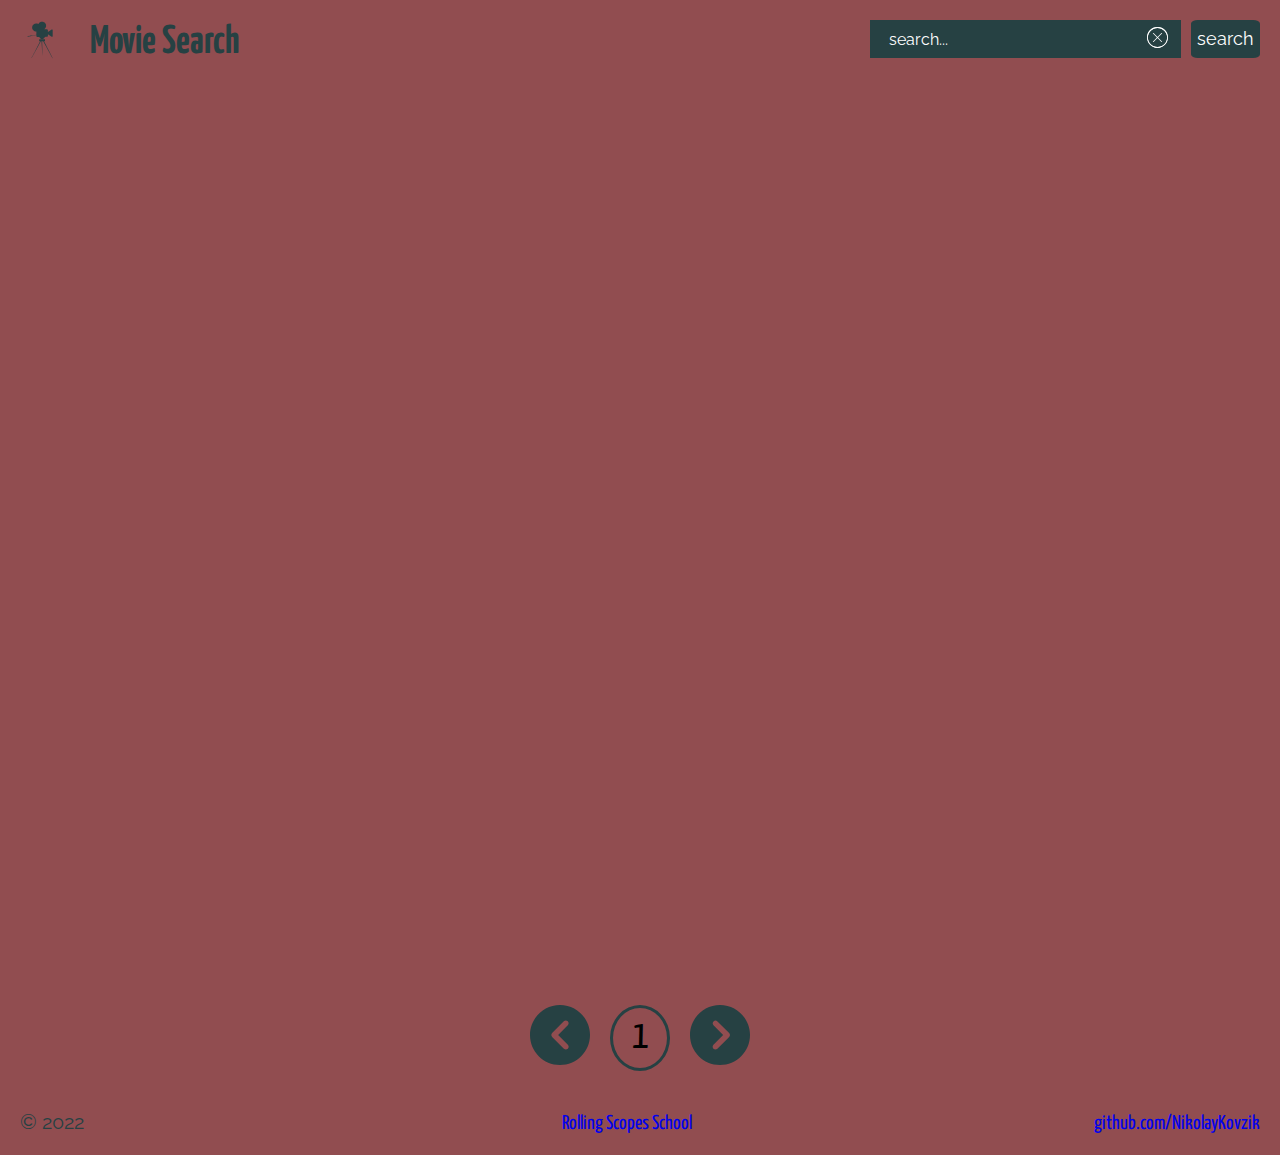
==== commit 4baa3413: "trualalalal" ====
--- a/index.html
+++ b/index.html
@@ -1,221 +1,76 @@
 <!DOCTYPE html>
 <html lang="en">
-
 <head>
     <meta charset="UTF-8">
     <meta http-equiv="X-UA-Compatible" content="IE=edge">
     <meta name="viewport" content="width=device-width, initial-scale=1.0">
-    <title>Portfolio</title>
-    <link rel="shortcut icon" type="image/x-icon" href="./img/icon.ico" />
+    <title>Movie-app</title>
+    <link rel="shortcut icon" type="image/x-icon" href="./img/icon.ico"/>
     <link rel="stylesheet" href="./css/normalize.css">
     <link rel="stylesheet" href="./css/fonts.css">
     <link rel="stylesheet" href="./css/style.css">
-    <link rel="stylesheet" href="./css/media.css">
 </head>
+<body>
+    <header class="header">
+        <div class="wrapper header-wrapper">
+            <div class="header-logo">
+                <a href="index.html" class="header-logo-link">
+                    <svg class="icon svg-logo">
+                        <use xlink:href="./sprite.svg#logo"></use>
+                    </svg>
+                </a>
+            </div>
+            <h1 class="header-caption">Movie Search</h1>
+            <div class="form-wrapper">
+                <form class="search-form" id="form">
+                    <input class = "search-input" type="text" placeholder="search..."  autocomplete="off" autofocus>
+                    <input class= "submit-button" type="submit" value="search">
+                    <div class="cross-wrapper">
+                        <svg class="icon cross">
+                            <use xlink:href="./sprite.svg#cross"></use>
+                          </svg>
+                    </div>
+                </form>
+            </div>
+        </div>
+    </header>
+    
+    <main class="main">
+        <div class="wrapper movie-wrapper">
+            <span class="no-results">
+                Nothing was found according to your request.
+            </span>
+        </div>
+        <div class="wrapper pagination">
+            <div class="previous-page">
+                <svg class="icon previous-page-svg">
+                    <use xlink:href="./sprite.svg#prev-page"></use>
+                  </svg>
+            </div>
+            <span class="current-page">1</span>
+            <div class="next-page ">
+                <svg class="icon next-page-svg">
+                    <use xlink:href="./sprite.svg#next-page"></use>
+                  </svg>
+            </div>
+        </div>
+    </main>
 
-<body>
-    <div class="blackout"></div>
-    <div class="wrapper">
-
-        <header class="header">
-            <div class="header-wrapper">
-                <div class="header-logo">
-                    <a href="/" class="header-logo-link">
-                        <img src="./img/svg/header-logo.svg" alt="header-logo" class="header-logo-pic svg-icon">
-                    </a>
-                </div>
-
-                <nav class="header-nav">
-                    <ul class="nav-list">
-
-                        <li class="nav-item"><a href="#skills" class="link" data-translate="skills">Skills</a></li>
-                        <li class="nav-item"><a href="#portfolio" class="link" data-translate="portfolio">Portfolio</a></li>
-                        <li class="nav-item"><a href="#video" class="link" data-translate="video">Video</a></li>
-                        <li class="nav-item"><a href="#price" class="link" data-translate="price">Price</a></li>
-                        <li class="nav-item"><a href="#contacts" class="link" data-translate="contacts">Contacts</a></li>
-                    </ul>
-                    
-                </nav>
-
-                <div class="switch-lang">
-                    <button class="en active">en</button>
-                    <span class="slash">/</span>
-                    <button class="ru">ru</button>
-                </div>
-
-                <div class="switch-theme">
-                    <img src="./img/svg/switch-theme-button-0.svg" alt="switch-theme" class="switch-theme-svg">
-                </div>
-
-                <div class="hamburger">
-                    <div class="line line1"></div>
-                    <div class="line line2"></div>
-                    <div class="line line3"></div>
-                </div>
-            </div>
-        </header>
-
-        <main class="main">
-
-            <section class="section" id="hero">
-                <div class="hero-wrapper">
-                    <h1 class="hero-title" data-translate="hero-title">
-                        Alexa Rise
-                    </h1>
-                    <p class="hero-description" data-translate="hero-text">
-                        Save sincere emotions, romantic feelings and happy moments of life together with professional
-                        photographer Alexa Rise
-                    </p>
-                    <button class="button-gold" data-translate="hire">
-                        Hire me
-                    </button>
-
-                </div>
-            </section>
-
-            <section class="section" id="skills">
-                <div class="title-wrapper">
-                    <h2 class="section-title" data-translate="skills">Skills</h2>
-                </div>
-                <div class="skills-items">
-                    <div class="skill-item">
-                        <h3 data-translate="skill-title-1">Digital photography</h3>
-                        <p data-translate="skill-text-1">High-quality photos in the studio and on the nature</p>
-                    </div>
-                    <div class="skill-item">
-                        <h3 data-translate="skill-title-2">Video shooting</h3>
-                        <p data-translate="skill-text-2">Capture your moments so that they always stay with you</p>
-                    </div>
-                    <div class="skill-item">
-                        <h3 data-translate="skill-title-3">Retouch</h3>
-                        <p data-translate="skill-text-3">I strive to make photography surpass reality</p>
-                    </div>
-                    <div class="skill-item">
-                        <h3 data-translate="skill-title-4">Audio</h3>
-                        <p data-translate="skill-text-4">Professional sounds recording for video, advertising, portfolio</p>
-                    </div>
-                </div>
-            </section>
-
-            <section class="section" id="portfolio">
-                <div class="title-wrapper">
-                    <h2 class="section-title" data-translate="portfolio">Portfolio</h2>
-                </div>
-                <div class="button-wrapper">
-                    <button class="button-dark portfolio-button" data-season="winter" data-translate="winter">Winter</button>
-                    <button class="button-dark portfolio-button" data-season="spring" data-translate="spring">Spring</button>
-                    <button class="button-dark portfolio-button" data-season="summer" data-translate="summer">Summer</button>
-                    <button class="button-gold portfolio-button" data-season="autumn" data-translate="autumn">Autumn</button>
-                </div>
-                <div class="image-wrapper">
-                    <img class="portfolio-image" src="./img/autumn/1.jpg" alt="autumn image">
-                    <img class="portfolio-image" src="./img/autumn/2.jpg" alt="autumn image">
-                    <img class="portfolio-image" src="./img/autumn/3.jpg" alt="autumn image">
-                    <img class="portfolio-image" src="./img/autumn/4.jpg" alt="autumn image">
-                    <img class="portfolio-image" src="./img/autumn/5.jpg" alt="autumn image">
-                    <img class="portfolio-image" src="./img/autumn/6.jpg" alt="autumn image">
-                </div>
-            </section>
-
-            <section class="section" id="video">
-                <div class="title-wrapper">
-                    <h2 class="section-title" data-translate="video">Video</h2>
-                </div>
-                <div class="video-player">
-                    
-                    <button class="svg-icon"></button>
-                </div>
-            </section>
-
-            <section class="section" id="price">
-                <div class="title-wrapper">
-                    <h2 class="section-title" data-translate="price">Price</h2>
-                </div>
-                <div class="card-wrapper">
-                    <div class="card">
-                        <h3 data-translate="price-title-1">Standard</h3>
-                        <h4>500 $</h4>
-                        <span data-translate="price-description-1-span-1">One location</span>
-                        <span data-translate="price-description-1-span-2">120 photos in color</span>
-                        <span data-translate="price-description-1-span-3">12 photos in retouch</span>
-                        <span data-translate="price-description-1-span-4">Readiness 2-3 weeks</span>
-                        <span data-translate="price-description-1-span-5">Make up, visage</span>
-                        <button class="button-gold" data-translate="order">Order shooting</button>
-                    </div>
-                    <div class="card">
-                        <h3 data-translate="price-title-2">Premium</h3>
-                        <h4>700 $</h4>
-                        <span data-translate="price-description-2-span-1">One or two locations</span>
-                        <span data-translate="price-description-2-span-2">200 photos in color</span>
-                        <span data-translate="price-description-2-span-3">20 photos in retouch</span>
-                        <span data-translate="price-description-2-span-4">Readiness 1-2 weeks</span>
-                        <span data-translate="price-description-2-span-5">Make up, visage</span>
-                        <button class="button-gold" data-translate="order">Order shooting</button>
-                    </div>
-                    <div class="card">
-                        <h3 data-translate="price-title-3">Gold</h3>
-                        <h4>1000 $</h4>
-                        <span data-translate="price-description-3-span-1">Three locations or more</span>
-                        <span data-translate="price-description-3-span-2">300 photos in color</span>
-                        <span data-translate="price-description-3-span-3">50 photos in retouch</span>
-                        <span data-translate="price-description-3-span-4">Readiness 1 week</span>
-                        <span data-translate="price-description-3-span-5">Make up, visage, hairstyle</span>
-                        <button class="button-gold" data-translate="order">Order shooting</button>
-                    </div>
-                </div>
-            </section>
-
-            <section class="section" id="contacts">
-                <div class="contacts-wrapper">
-                    <h2 class="contacts-title" data-translate="contact-me">Contact me</h2>
-                    <form action="#" class="contact-form">
-                        <input name="email-iput" type="email" class="email-input" placeholder="E-mail" data-translate="e-mail">
-                        <input name="phone-input" type="tel" class="phone-input" placeholder="Phone" data-translate="phone">
-                        <textarea name="comment" id="label" cols="30" rows="10" placeholder="Message" data-translate="message"></textarea>
-                        <button class="button-gold contact-button" type="submit" data-translate="send-message">Send message</button>
-                    </form>
-                </div>
-            </section>
-
-        </main>
-
-        <footer class="footer">
-            <div class="git-wrapper">
+    <footer class="footer">
+        <div class="wrapper footer-wrapper">
+            <div class="copyright-wrapper">
                 <span>©</span>
                 <span>2022</span>
-                <a href="https://github.com/NikolayKovzik" class="link">github</a>
             </div>
             <div class="rs-wrapper">
-                <a href="https://rs.school/js-stage0/" class="link">Rolling Scopes School</a>
+                <a href="https://rs.school/js-stage0/" target="_blank">Rolling Scopes School</a>
             </div>
-            <div class="icons-wrapper">
-                <ul class="link-list">
-                    <li>
-                        <a href="https://www.instagram.com/" class="svg-icon-inst">
-                            <img src="./img/svg/inst.svg"  alt="instagram">
-                        </a>
-                    </li>
-                    <li>
-                        <a href="https://www.facebook.com/">
-                            <img src="./img/svg/fb.svg"  alt="facebook">
-                        </a>
-                    </li>
-                    <li>
-                        <a href="https://twitter.com/">
-                            <img src="./img/svg/tw.svg"  alt="twitter">
-                        </a>
-                    </li>
-                    <li> 
-                        <a href="https://www.pinterest.com/">
-                            <img src="./img/svg/pin.svg"  alt="pinterest">
-                        </a>
-                    </li>
-                </ul>
+            <div class="gitlink-wrapper">
+                <a href="https://github.com/NikolayKovzik" target="_blank">github.com/NikolayKovzik</a>
             </div>
-        </footer>
-    </div>
-
-    <script type="module" src="./index.js"></script>
+        </div>
+    </footer>
+    
+    <script src="./app.js"></script>
 </body>
-
 </html>--- a/css/fonts.css
+++ b/css/fonts.css
@@ -1,28 +1,48 @@
-/* merriweather-700 - latin_cyrillic */
+/* yanone-kaffeesatz-regular - latin */
 @font-face {
-  font-family: 'Merriweather';
-  font-style: normal;
-  font-weight: 700;
-  src: local(''),
-       url('../fonts/merriweather-v28-latin_cyrillic-700.woff2') format('woff2'), /* Chrome 26+, Opera 23+, Firefox 39+ */
-       url('../fonts/merriweather-v28-latin_cyrillic-700.woff') format('woff'); /* Chrome 6+, Firefox 3.6+, IE 9+, Safari 5.1+ */
-}
+    font-family: 'Yanone Kaffeesatz';
+    font-style: normal;
+    font-weight: 400;
+    src: local(''),
+         url('../fonts/yanone-kaffeesatz-v22-latin-regular.woff2') format('woff2'), /* Chrome 26+, Opera 23+, Firefox 39+ */
+         url('../fonts/yanone-kaffeesatz-v22-latin-regular.woff') format('woff'); /* Chrome 6+, Firefox 3.6+, IE 9+, Safari 5.1+ */
+  }
+  /* yanone-kaffeesatz-700 - latin */
+  @font-face {
+    font-family: 'Yanone Kaffeesatz';
+    font-style: normal;
+    font-weight: 700;
+    src: local(''),
+         url('../fonts/yanone-kaffeesatz-v22-latin-700.woff2') format('woff2'), /* Chrome 26+, Opera 23+, Firefox 39+ */
+         url('../fonts/yanone-kaffeesatz-v22-latin-700.woff') format('woff'); /* Chrome 6+, Firefox 3.6+, IE 9+, Safari 5.1+ */
+  }
 
-/* inter-regular - latin_cyrillic */
+  /* raleway-regular - latin */
 @font-face {
-  font-family: 'Inter';
-  font-style: normal;
-  font-weight: 400;
-  src: local(''),
-       url('../fonts/inter-v7-latin_cyrillic-regular.woff2') format('woff2'), /* Chrome 26+, Opera 23+, Firefox 39+ */
-       url('../fonts/inter-v7-latin_cyrillic-regular.woff') format('woff'); /* Chrome 6+, Firefox 3.6+, IE 9+, Safari 5.1+ */
-}
-/* inter-700 - latin_cyrillic */
+    font-family: 'Raleway';
+    font-style: normal;
+    font-weight: 400;
+    src: local(''),
+         url('../fonts/raleway-v26-latin-regular.woff2') format('woff2'), /* Chrome 26+, Opera 23+, Firefox 39+ */
+         url('../fonts/raleway-v26-latin-regular.woff') format('woff'); /* Chrome 6+, Firefox 3.6+, IE 9+, Safari 5.1+ */
+  }
+  /* raleway-700 - latin */
+  @font-face {
+    font-family: 'Raleway';
+    font-style: normal;
+    font-weight: 700;
+    src: local(''),
+         url('../fonts/raleway-v26-latin-700.woff2') format('woff2'), /* Chrome 26+, Opera 23+, Firefox 39+ */
+         url('../fonts/raleway-v26-latin-700.woff') format('woff'); /* Chrome 6+, Firefox 3.6+, IE 9+, Safari 5.1+ */
+  }
+
+
+  /* raleway-regular - cyrillic */
 @font-face {
-  font-family: 'Inter';
-  font-style: normal;
-  font-weight: 700;
-  src: local(''),
-       url('../fonts/inter-v7-latin_cyrillic-700.woff2') format('woff2'), /* Chrome 26+, Opera 23+, Firefox 39+ */
-       url('../fonts/inter-v7-latin_cyrillic-700.woff') format('woff'); /* Chrome 6+, Firefox 3.6+, IE 9+, Safari 5.1+ */
-}+     font-family: 'Raleway';
+     font-style: normal;
+     font-weight: 400;
+     src: local(''),
+          url('../fonts/raleway-v26-cyrillic-regular.woff2') format('woff2'), /* Chrome 26+, Opera 23+, Firefox 39+ */
+          url('../fonts/raleway-v26-cyrillic-regular.woff') format('woff'); /* Chrome 6+, Firefox 3.6+, IE 9+, Safari 5.1+ */
+   }--- a/css/style.css
+++ b/css/style.css
@@ -1,706 +1,339 @@
-  html {
+html {
     box-sizing: border-box;
     scroll-behavior: smooth;
-  }
-
-  *, *::after, *::before {
+    font-family: 'Raleway';
+}
+
+*, *::after, *::before {
     box-sizing: inherit;
-  }
-
-  :root {
-    --background-color: #000000;
-    --button-text-color: #bdae82;
-    --title-color: #bdae82;
-    --button-dark-background-hover: transparent;
-
-    --color-gold: #bdae82;
-    --color-white: #ffffff;
-    --color-black: #000000;
-    --line-height40: 40px;
-  }
-
-  body {
-    font-family: "Inter";
-    font-style: normal;
-    font-size: 20px;
-    font-weight: normal;
-    color: #ffffff;
-    background-color: var(--background-color);
-    /*  max-width: 1440px;
-    margin: 0 auto;*/
-  }
-
-  .wrapper {
+    padding: 0px;
+    margin: 0px;
+}
+
+:root { 
+    --wrapper-color: #914d50;
+    --body-color: #c9a1a1;
+    --white: #ffffff;
+    --dark: #264143;
+}
+
+body {
+    background-color: var(--body-color);
+    margin: 0;
+}
+
+
+.wrapper {
+    display: flex;
+    margin: 0 auto;
     max-width: 1440px;
-    /* width: 1440px; */
-
-    margin: 0 auto;
-    padding: 0;
-    background: var(--background-color);
-  }
-
-
-
-
-
-
-
-
-
-
-
-  /*start common styles*/
-
-  .title-wrapper {
+    background-color: var(--wrapper-color);
+    padding: 20px;
+}
+
+
+a {
+    text-decoration: none;
+    font-family: 'Yanone Kaffeesatz';
+    transition: .5s;
+}
+
+a:visited {
+    color: var(--dark);
+}
+
+a:hover{
+    color: var(--white);
+}
+
+
+
+
+.header-wrapper {
+    justify-content: space-between;
+}
+
+.svg-logo {
+    width: 40px;
+    height: 40px;
+    transition: .5s;
+    fill: var(--dark);
+}
+
+.svg-logo:hover {
+    fill: var(--white);
+}
+
+.header-caption {
+    font-family: 'Yanone Kaffeesatz';
+    font-size: 40px;
+    font-weight: 700;
+    padding-left: 30px;
+    margin: 0 auto 0 0;
+    text-align: center;
+    line-height: 45px;
+    text-decoration: none;
+    color: var(--dark);
+}
+
+.search-form {
     position: relative;
     display: flex;
-    justify-content: center;
-    height: 80px;
-    width: 50%;
-    margin: 0px auto 60px auto;
+    gap: 10px;
+}
+
+.search-input {
+    display: block;
+    width: 24.3vw;
+    height: calc(2.25rem + 2px);
+    border: 3px solid var(--dark);
+
+    font-family: inherit; 
+    font-size: inherit; 
+    line-height: inherit; 
+    margin: 0; 
+    padding-left: 1rem;
+    padding-right: 2.5rem;
+    background-clip: padding-box;
+    background-color: var(--dark);
+    color: var(--white);
+    outline: none;
   }
 
-  .title-wrapper:before {
+.search-input::placeholder{
+    color: var(--white);
+}
+
+.cross-wrapper{
     position: absolute;
-    content: "";
-    top: calc(50%);
+    right: 90px;
+    top: 5px;
+}
+
+.cross{
+    fill: var(--white);
+    width: 25px;
+    height: 25px;
+    transition: .5s;
+}
+
+.cross:hover{
+    fill:#c65032;
+}
+
+
+.submit-button {
+    cursor: pointer;
+    font-family: inherit;
+    text-align: center;
+    border: 2px solid var(--dark);
+    padding: 4px;
+    margin: 0px;
+    border-radius: 10%;
+    font-size: 18px;
+    background-color: var(--dark);
+    color: var(--white);
+    transition: .5s;
+}
+
+.submit-button:hover{
+    background-color: var(--white);
+    color: var(--dark);
+}
+
+
+
+
+
+
+
+
+
+
+.movie-wrapper {
+    flex-wrap: wrap;
+    
+    align-content: flex-start;
+    justify-content: space-evenly;
+    min-height: 100vh;
+    gap: 30px;
+}
+
+.no-results {
+    display: none;
+    font-size: 3.87vw;
+    padding-top: 36.3vh;
+    font-family: 'Yanone Kaffeesatz';
+}
+
+.no-results.visible {
     display: block;
+}
+
+.movie {
+    background-color: var(--body-color);
+    position: relative;
+    width: 400px;
+    height: 670px;
+    border-radius: 2%;
+    overflow: hidden;
+    transition: .5s;
+    transform: scale(0.98);
+}
+
+.movie-img {
     width: 100%;
-    height: 2px;
-    background-color: var(--title-color);
-
-  }
-
-  .section-title {
+    border-radius: 2% 2% 0% 0%;
+    transform: rotateY(0);
+    transition: all 0.5s ease-in-out 0s;
+}
+
+.movie-title {
+    font-family: 'Yanone Kaffeesatz';
+    text-align: center;
+    padding-top: 10px;
+    color: var(--dark);
+}
+
+.movie-category {
+    text-align: center;
+    color: var(--dark);
+}
+
+.movie-description{
     position: absolute;
-    margin: 0;
-    padding: 0 20px;
-    font-family: Merriweather;
-    font-weight: 700;
-    font-size: 40px;
-    line-height: 80px;
-    text-align: center;
-    color: var(--title-color);
-    background-color: var(--background-color);
-  }
-
-
-  .button-gold {
-
-    width: 220px;
-    height: 55px;
-    cursor: pointer;
-
-    color: #000000;
-    font-family: inherit;
-    text-align: center;
-    line-height: var(--line-height40);
-
-    background-color: var(--color-gold);
-    border: 0;
-    transition: 0.5s;
-  }
-
-  .button-dark {
-    width: 220px;
-    height: 55px;
-    cursor: pointer;
-
-    color: var(--button-text-color);
-    font-family: inherit;
-    text-align: center;
-    line-height: var(--line-height40);
-
-    background-color: transparent;
-    border: 2px solid var(--color-gold);
-    transition: 0.5s;
-  }
-
-
-  .button-gold:hover {
-      color: #ffffff;
-      background-color: #bdae82;
-
-  }
-
-
-  .link {
-    line-height: 50px;
-    color: #ffffff;
-    text-decoration: none;
-    transition: 0.5s;
-  }
-
-  .link:hover, .link:focus, .link:active {
-    color: var(--color-gold);
-  }
-
-  /* end common styles*/
-
-
-
-
-
-
-
-
-
-
-
-  /*start Header styles*/
-
-  .header {
-    height: 90px;
-    background: url("../img/header-bg.jpg");
-    background-repeat: no-repeat;
-    background-position: center 0;
-  }
-
-
-  .header-wrapper {
-    display: flex;
-    flex-wrap: wrap;
-    justify-content: space-between;
-
-    padding: 20px;
-  }
-
-  .header-nav {
-    margin-left: auto;
-  }
-
-  .header-logo-pic {
-    width: 50px;
-    height: 40px;
-  }
-
-  .header-logo {
+    top: 0;
+    left: 0;
+    font-size: 24px;
+    background-color: var(--body-color);
+    color: var(--dark);
+    line-height: 2rem;
+    padding: 1rem;
+    height: 100%;
+    width: 100%;
+    transform: rotateY(90deg);
+    transition: all 0.5s ease-in-out 0s;
+    z-index: 10;
+    opacity: 0.9;
+}
+
+.movie:hover {
+    transform: scale(1);
+}
+
+.movie-description.rotate {
+    transform: rotateY(0deg); 
+}
+
+/* .movie.rotate .movie-img {
+     transform: rotateY(-90deg); 
+} */
+
+.movie-description h3 {
+    text-align: center;
+    font-family: 'Yanone Kaffeesatz';
     padding-top: 5px;
-  }
-
-  .svg-icon {
-    /*background-size: contain;
-  background-repeat: no-repeat; */
-    transition: 0.5s;
-  }
-
-  .svg-icon:hover {
-    filter: invert(26%) sepia(15%) saturate(638%) hue-rotate(7deg) brightness(92%) contrast(87%);
-  }
-
-  .nav-list {
-    display: flex;
-    justify-content: center;
-    flex-wrap: wrap;
-    list-style: none;
-    margin: 0;
-    padding: 0;
-    width: 500px;
-    height: 50px;
-    gap: 30px;
-  }
-
-  .nav-list.ru-mode {
-    gap: 20px;
-  }
-
-
-  .header-nav link {
-    line-height: 50px;
-    font-size: 20px;
-  }
-
-
-  .switch-lang {
-    display: flex;
-    align-items: center;
-    justify-content: space-between;
-    width: 70px;
-    height: 50px;
-  }
-
-  .slash {
-    display: block;
-    font-weight: 700;
-
-  }
-
-  .en,
-  .ru {
-    display: block;
-    padding: 0;
-    color: #ffffff;
-    font-weight: 700;
-    font-family: inherit;
-    background-color: transparent;
-    border: 0;
-    transition: 0.5s;
-    cursor: pointer;
-  }
-
-  .en:hover,
-  .ru:hover {
-    color: var(--color-gold);
-  }
-
-  .en.active,
-  .ru.active{
-    color: var(--color-gold);
-  }
-
-  .switch-theme {
-    padding-left: 20px;
-    padding-right: 20px;
-  }
-
-  .switch-theme-svg{
-    cursor: pointer;
-    transition: 0.5s;
-  }
-
-  .switch-theme-svg:hover {
-    filter: invert(26%) sepia(15%) saturate(638%) hue-rotate(7deg) brightness(92%) contrast(87%);
-  }
-  .hamburger {
-    display: none;
-  }
-
-  .blackout {
-    display: none;
-  }
-
-  /*end Header styles*/
-
-
-
-
-
-
-
-
-
-
-
-  /*start Hero styles*/
-  #hero {
-    height: 820px;
-    background-image: url("../img/header-bg.jpg");
-    background-position: center -90px;
-    background-repeat: no-repeat;
-    padding-left: 80px;
-    padding-top: 160px;
-  }
-
-  .hero-wrapper {
-    width: 500px;
-    height: 330px;
-  }
-
-  .hero-title {
-    font-family: Merriweather;
-    font-weight: 700;
-    font-size: 60px;
-    line-height: 120px;
-    color: #ffffff;
-    margin: 0px 0px 10px 0px;
-  }
-
-  .hero-description {
-    margin: 0px 30px 25px 0px;
-    font-size: 20px;
-    line-height: var(--line-height40);
-  }
-
-  /*end Hero styles*/
-
-
-
-
-
-
-
-
-
-
-
-  /*start Skills section*/
-  #skills {
-    height: 482px;
-    padding-top: 100px;
-  }
-
-  .skills-items {
-    display: flex;
-    justify-content: space-between;
-    flex-wrap: wrap;
-    height: 242px;
-  }
-
-  .skill-item {
-    margin: 0 auto;
-    width: 320px;
-    height: 240px;
-  }
-
-  .skill-item:nth-child(1) {
-    background-image: url("../img/svg/camera1.svg");
-    background-repeat: no-repeat;
-    background-position: 50% 0%;
-  }
-
-  .skill-item:nth-child(2) {
-    background-image: url("../img/svg/videoshooting.svg");
-    background-repeat: no-repeat;
-    background-position: 50% 0%;
-  }
-
-  .skill-item:nth-child(3) {
-    background-image: url("../img/svg/retouch.svg");
-    background-repeat: no-repeat;
-    background-position: 50% 0%;
-  }
-
-  .skill-item:nth-child(4) {
-    background-image: url("../img/svg/audio.svg");
-    background-repeat: no-repeat;
-    background-position: 50% 0%;
-  }
-
-
-  .skill-item h3 {
-    width: 280px;
-    margin: 100px auto 20px auto;
-    font-size: 20px;
-    text-align: center;
-    font-weight: 700;
-    line-height: var(--line-height40);
-    color:  var(--color-white);
-  }
-
-  .skill-item p {
-    width: 280px;
-    height: 72px;
-    font-size: 18px;
-    text-align: center;
-    line-height: 36px;
-    margin: 0 auto;
-    color:  var(--color-white);
-  }
-
-  /*end Skills section*/
-
-
-
-
-
-
-
-
-
-  /*start Portfolio section*/
-
-  #portfolio {
-    height: 1500px;
-    padding-top: 100px;
-  }
-
-  .button-wrapper {
-    display: flex;
-    gap: 5px;
-    flex-wrap: wrap;
-    justify-content: center;
-    margin-bottom: 60px;
-  }
-
-  .portfolio-button.button-gold {
-    color: var(--color-black);
-  }
-
-  .portfolio-button.button-dark:hover {
-    background-color: var(--button-dark-background-hover);
-    color: #ffffff;
-  }
-
-  .image-wrapper {
-    display: flex;
-    gap: 25px;
-    flex-wrap: wrap;
-    justify-content: center;
-    margin-bottom: 60px;
-  }
-
-  .image-wrapper img {
-    display: block;
-    width: 450px;
-    height: 560px;
-  }
-
-  /*end Portfolio section*/
-
-
-
-
-
-
-
-
-
-
-  /*start Video section*/
-  #video {
-    height: 945px;
-    padding-top: 100px;
-
-  }
-
-  .video-player {
-
-    position: relative;
+}
+
+
+.movie-mark {
+    position: absolute;
+    top: 15px;
+    left: 15px;
+    right: 0;
+    border-radius: 50%;
+    width: 60px;
+    height: 60px;
     display: flex;
     justify-content: center;
     align-items: center;
-    margin: 0 auto;
-    height: 705px;
-
-    background: url("../img/video-player.jpg");
-    background-repeat: no-repeat;
-    background-position: center 0;
-
-  }
-
-  .video-player button {
+    background-color: #e7e7ce;
+    font-size: 24px;
+    font-weight: 700;
+    z-index: 5;
+}
+
+.movie-mark.green{
+    color: #40af90;
+    border: 3px solid #40af90;
+}
+
+.movie-mark.yellow{
+    color: #a3a321;
+    border: 3px solid #a3a321;
+}
+
+.movie-mark.red{
+    color: #8D021F;
+    border: 3px solid #8D021F;
+}
+
+
+.dark.visible{
+    background-color: var(--white);
+    opacity: 0.1;
     position: absolute;
-    background-color: transparent;
-    border: 0;
-    background-image: url("../img/svg/Play_hover.svg");
-    width: 129.86px;
-    height: 130px;
+    top: 0;
+    left: 0;
+    right: 0;
+    width: 100%;
+    height: 100%;
+} 
+
+
+
+
+
+
+.pagination {
+    display: flex;
+    justify-content: center;
+    text-align: center;
+    gap: 20px;
+}
+
+.current-page {
+    display: block;
+    text-align: center;
+    line-height: 60px;
+    font-family: 'Yanone Kaffeesatz';
+    font-size: 40px;
+    border: 3px solid var(--dark);
+    min-width: 60px;
+    border-radius: 50%;
+}
+
+.previous-page-svg,
+.next-page-svg{
+    fill: var(--dark);
     cursor: pointer;
-  }
-
-
-  /*end Video section*/
-
-
-
-
-
-
-
-
-
-
-
-
-  /*start price section*/
-
-  #price {
-    height: 845px;
-    padding-top: 100px;
-  }
-
-  .card-wrapper {
-    display: flex;
-    gap: 25px;
-    flex-wrap: wrap;
-    justify-content: center;
-  }
-
-  .card {
-    border: 3px solid var(--color-gold);
-    width: 450px;
-    height: 505px;
-    display: flex;
-    flex-direction: column;
-    justify-content: center;
-    align-items: center;
-  }
-
-  .card span {
-    display: block;
-    font-size: 18px;
-    line-height: 36px;
-    color:  var(--color-white);
-  }
-
-  .card h3 {
-    font-family: Merriweather;
-    font-weight: 700;
-    font-size: 28px;
-    line-height: 56px;
-    text-align: center;
-    margin: 0;
-    color:  var(--color-white);
-  }
-
-  .card h4 {
-    font-family: Merriweather;
-    font-weight: 700;
-    font-size: 24px;
-    line-height: 48px;
-    color: var(--color-gold);
-    margin: 20px 0px;
-    color:  var(--color-white);
-  }
-
-  .card .button-gold {
-    margin-top: 40px;
-  }
-
-  /*end price section*/
-
-
-
-
-
-
-
-  /*start contact section*/
-  #contacts {
-    height: 700px;
-    background: url("../img/contacts.jpg");
-    background-size: auto 700px;
-    background-position: center center;
-    padding: 4.16% 1.38% 13.54% 67.36%;
-
-  }
-
-   .contacts-wrapper {
-    width: 450px;
-    height: 445px;
-  }
-
-  input,
-  textarea {
-    background: rgba(0, 0, 0, 0.5);
-    border: 2px solid var(--color-gold);
-    width: 450px;
-    font-family: inherit;
-    font-style: normal;
-    font-weight: 400;
+    height: 60px;
+    width: 60px;
+    transition: .5s;
+}
+
+.previous-page-svg:hover,
+.next-page-svg:hover {
+    fill: var(--white)
+}
+
+
+
+
+
+
+
+
+
+
+
+.footer-wrapper {
+    justify-content: space-between;
+    padding-bottom: 20px;
     font-size: 20px;
-    line-height: 40px;
-    color: var(--color-gold);
-  }
-
-  .contacts-title {
-    height: 80px;
-    padding: 0px;
-    margin: 0px 0px 40px 0px;
-    font-family: Merriweather;
-    font-weight: 700;
-    font-size: 40px;
-    line-height: 80px;
-    color: var(--color-gold);
-  }
-
-  .email-input, .phone-input {
-    height: 50px;
-    padding: 5px 0px 0px 20px;
-    margin: 0px 0px 20px 0px;
-    line-height: var(--line-height40);
-    display: block;
-  }
-
-  textarea {
-    resize: none;
-    height: 100px;
-    padding: 5px 0px 0px 20px;
-    margin: 0px 0px 30px 0px;
-    line-height: 40px;
-    display: block;
-  }
-
-  .email-input::placeholder,
-  .phone-input::placeholder,
-  textarea::placeholder {
-    font-family: inherit;
-    font-size: 20px;
-    font-style: normal;
-    font-weight: 400;
-    font-size: 20px;
-    line-height: var(--line-height40);
-    color: var(--color-gold);
-  }
-
-
-  .contact-button {
-    width: 220px;
-    height: 55px;
-    display: block;
-  }
-
-
-  input:-webkit-autofill,
-  input:-webkit-autofill:hover,
-  input:-webkit-autofill:focus,
-  input:-webkit-autofill:active {
-    -webkit-text-fill-color: var(--color-gold);
-    transition: background-color 0s ease-in-out 9000s;
-  }
-
-  /*end contact section*/
-
-
-
-
-
-
-
-  /*start footer*/
-  .footer {
-    background-color: #000000;
-    height: 150px;
-    display: flex;
-    justify-content: space-between;
-    align-items: center;
-  }
-
-  .git-wrapper {
-    width: 182px;
-    height: 50px;
-    display: flex;
-    gap: 20px;
-    justify-content: flex-start;
-    margin-left: 20px;
-  }
-
-
-  .git-wrapper a,
-  .footer span,
-  .rs-wrapper {
-    line-height: 50px;
-    display: block;
-  }
-
-
-  .link-list {
-    padding: 0;
-    width: 188px;
-    height: 28px;
-    display: flex;
-    justify-content: space-between;
-    align-items: center;
-    flex-wrap: wrap;
-    list-style: none;
-    margin: 0px 20px 0px 0px;
-
-  }
-
-  .link-list a img {
-    transition: 0.5s;
-  }
-
-  .link-list a img:hover {
-    filter: invert(26%) sepia(15%) saturate(638%) hue-rotate(7deg) brightness(92%) contrast(87%);
-  }
-
-  /*end footer*/
-
-
-
-
-
-
-
- +    color: var(--dark);
+}
+
+.rs-wrapper {
+    margin-left: 5.89vw;
+}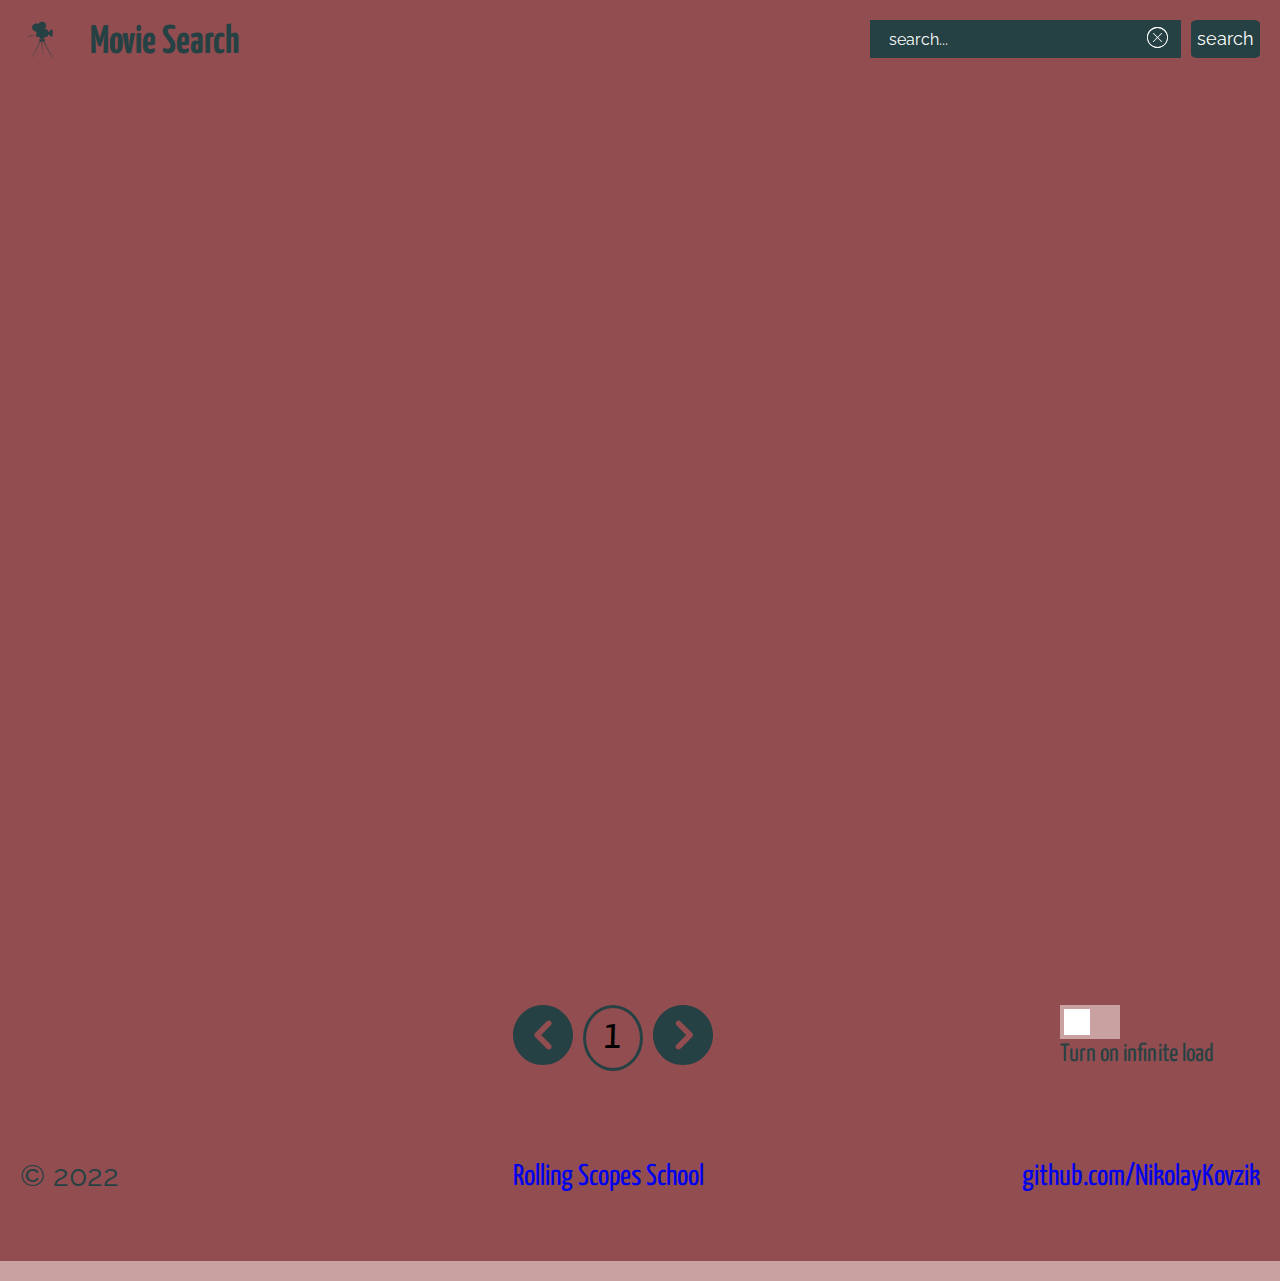
==== commit 4d192a5e: "blowmind" ====
--- a/index.html
+++ b/index.html
@@ -41,18 +41,25 @@
                 Nothing was found according to your request.
             </span>
         </div>
-        <div class="wrapper pagination">
-            <div class="previous-page">
-                <svg class="icon previous-page-svg">
-                    <use xlink:href="./sprite.svg#prev-page"></use>
-                  </svg>
+        <div class="wrapper pagination-wrapper">
+            <div class="pagination">
+                <div class="previous-page">
+                    <svg class="icon previous-page-svg">
+                        <use xlink:href="./sprite.svg#prev-page"></use>
+                    </svg>
+                </div>
+                <span class="current-page">1</span>
+                <div class="next-page ">
+                    <svg class="icon next-page-svg">
+                        <use xlink:href="./sprite.svg#next-page"></use>
+                    </svg>
+                </div>
             </div>
-            <span class="current-page">1</span>
-            <div class="next-page ">
-                <svg class="icon next-page-svg">
-                    <use xlink:href="./sprite.svg#next-page"></use>
-                  </svg>
-            </div>
+            <label class="switch-infinite-scroll">
+                <input class="checkbox-infinite-scroll" type="checkbox">
+                <span class="slider-infinite-scroll"></span>
+                <span class="label-infinite-scroll">Turn on infinite load</span>
+            </label>
         </div>
     </main>
 
--- a/css/style.css
+++ b/css/style.css
@@ -285,11 +285,16 @@
 
 
 
-.pagination {
+
+.pagination{
     display: flex;
-    justify-content: center;
-    text-align: center;
-    gap: 20px;
+    margin: 0 auto;
+    gap: 10px;
+    padding-left: 11.36vw;
+}
+
+.pagination.invisible{
+    display: none;
 }
 
 .current-page {
@@ -317,6 +322,85 @@
     fill: var(--white)
 }
 
+.previous-page.invisible,
+.next-page.invisible {
+    display: none;
+}
+
+
+
+
+
+
+.switch-infinite-scroll {
+    position: relative;
+    display: flex;
+    flex-direction: column;
+    justify-content: flex-end;
+    width: 200px;
+    height: 65px;
+}
+
+.switch-infinite-scroll.pagination-is-invisible {
+    margin: 0 auto;
+}
+
+.switch-infinite-scroll input {
+    display: none;
+}
+
+.slider-infinite-scroll {
+    width: 60px;
+    height: 34px;
+    position: absolute;
+    cursor: pointer;
+    top: 0;
+    left: 0;
+    right: 0;
+    bottom: 0;
+    background-color: var(--body-color);
+    -webkit-transition: .5s;
+    transition: .5s;
+}
+
+.label-infinite-scroll {
+    display: block;
+    line-height: 30px;
+    font-size: 25px;
+    color: var(--dark);
+    font-family: 'Yanone Kaffeesatz';
+}
+
+
+.slider-infinite-scroll:before {
+    position: absolute;
+    content: "";
+    height: 26px;
+    width: 26px;
+    left: 4px;
+    bottom: 4px;
+    background-color: white;
+    -webkit-transition: .4s;
+    transition: .4s;
+  }
+  
+  .checkbox-infinite-scroll:checked + .slider-infinite-scroll {
+    background-color: var(--dark);
+  }
+  
+  .checkbox-infinite-scroll:focus + .slider-infinite-scroll {
+    box-shadow: 0 0 1px var(--dark);
+  }
+  
+  .checkbox-infinite-scroll:checked + .slider-infinite-scroll:before {
+    -webkit-transform: translateX(26px);
+    -ms-transform: translateX(26px);
+    transform: translateX(26px);
+  }
+  
+
+
+
 
 
 
@@ -328,12 +412,15 @@
 
 
 .footer-wrapper {
+    height: 170px;
+    margin-bottom: 20px;
     justify-content: space-between;
+    align-items: center;
     padding-bottom: 20px;
-    font-size: 20px;
+    font-size: 30px;
     color: var(--dark);
 }
 
 .rs-wrapper {
     margin-left: 5.89vw;
-}+}
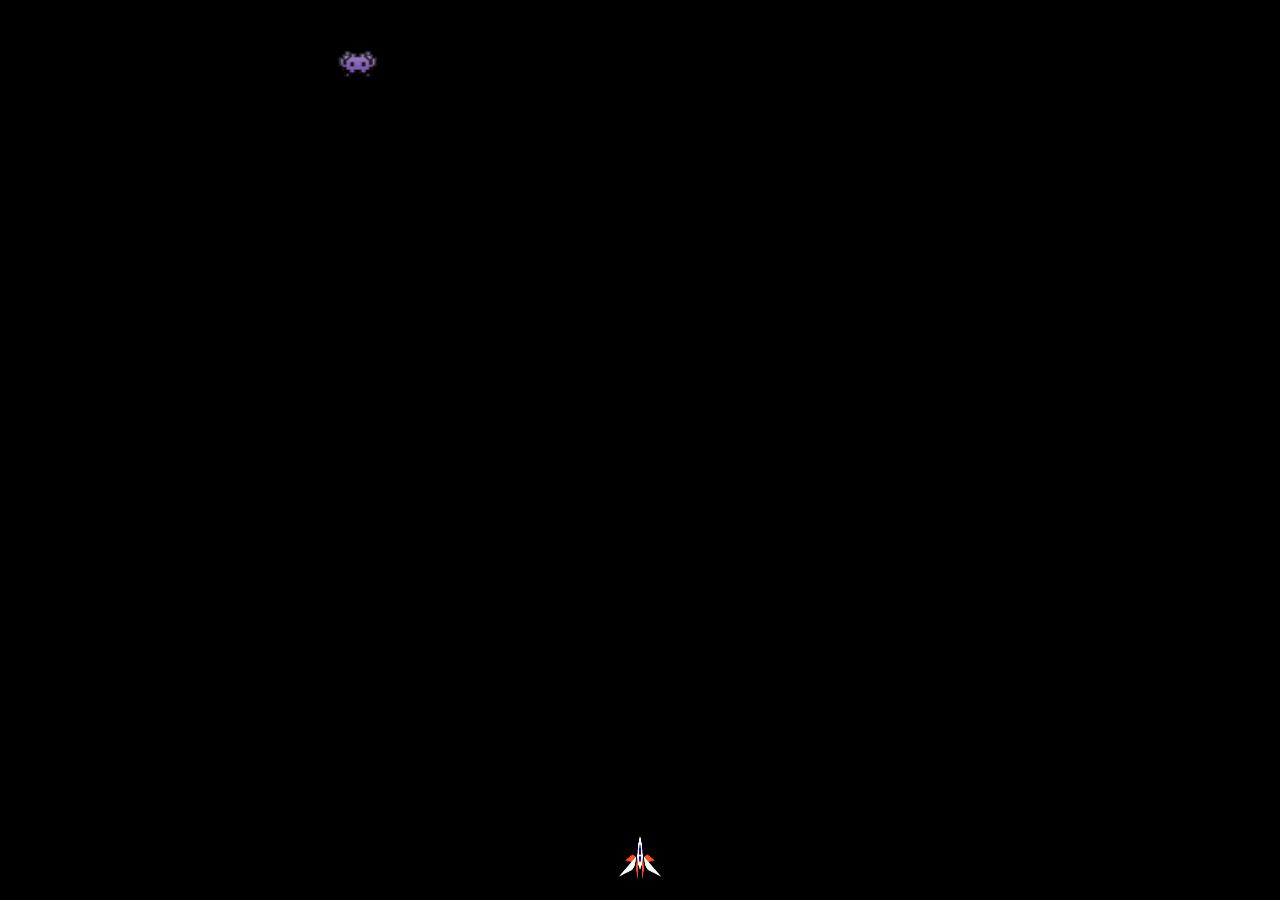
==== commit 8c3eca28: "invaders" ====
--- a/index.html
+++ b/index.html
@@ -4,80 +4,15 @@
     <meta charset="UTF-8">
     <meta http-equiv="X-UA-Compatible" content="IE=edge">
     <meta name="viewport" content="width=device-width, initial-scale=1.0">
-    <title>Movie-app</title>
     <link rel="shortcut icon" type="image/x-icon" href="./img/icon.ico"/>
     <link rel="stylesheet" href="./css/normalize.css">
     <link rel="stylesheet" href="./css/fonts.css">
     <link rel="stylesheet" href="./css/style.css">
+    <title>Space Invaders</title>
 </head>
 <body>
-    <header class="header">
-        <div class="wrapper header-wrapper">
-            <div class="header-logo">
-                <a href="index.html" class="header-logo-link">
-                    <svg class="icon svg-logo">
-                        <use xlink:href="./sprite.svg#logo"></use>
-                    </svg>
-                </a>
-            </div>
-            <h1 class="header-caption">Movie Search</h1>
-            <div class="form-wrapper">
-                <form class="search-form" id="form">
-                    <input class = "search-input" type="text" placeholder="search..."  autocomplete="off" autofocus>
-                    <input class= "submit-button" type="submit" value="search">
-                    <div class="cross-wrapper">
-                        <svg class="icon cross">
-                            <use xlink:href="./sprite.svg#cross"></use>
-                          </svg>
-                    </div>
-                </form>
-            </div>
-        </div>
-    </header>
-    
-    <main class="main">
-        <div class="wrapper movie-wrapper">
-            <span class="no-results">
-                Nothing was found according to your request.
-            </span>
-        </div>
-        <div class="wrapper pagination-wrapper">
-            <div class="pagination">
-                <div class="previous-page">
-                    <svg class="icon previous-page-svg">
-                        <use xlink:href="./sprite.svg#prev-page"></use>
-                    </svg>
-                </div>
-                <span class="current-page">1</span>
-                <div class="next-page ">
-                    <svg class="icon next-page-svg">
-                        <use xlink:href="./sprite.svg#next-page"></use>
-                    </svg>
-                </div>
-            </div>
-            <label class="switch-infinite-scroll">
-                <input class="checkbox-infinite-scroll" type="checkbox">
-                <span class="slider-infinite-scroll"></span>
-                <span class="label-infinite-scroll">Turn on infinite load</span>
-            </label>
-        </div>
-    </main>
-
-    <footer class="footer">
-        <div class="wrapper footer-wrapper">
-            <div class="copyright-wrapper">
-                <span>©</span>
-                <span>2022</span>
-            </div>
-            <div class="rs-wrapper">
-                <a href="https://rs.school/js-stage0/" target="_blank">Rolling Scopes School</a>
-            </div>
-            <div class="gitlink-wrapper">
-                <a href="https://github.com/NikolayKovzik" target="_blank">github.com/NikolayKovzik</a>
-            </div>
-        </div>
-    </footer>
-    
+    <canvas  id="canvas"></canvas>
+    <!-- <canvas  id="canvas" width="500" height="500"></canvas> -->
     <script src="./app.js"></script>
 </body>
 </html>--- a/css/fonts.css
+++ b/css/fonts.css
@@ -17,32 +17,23 @@
          url('../fonts/yanone-kaffeesatz-v22-latin-700.woff') format('woff'); /* Chrome 6+, Firefox 3.6+, IE 9+, Safari 5.1+ */
   }
 
-  /* raleway-regular - latin */
+
+/* angkor-regular - latin */
 @font-face {
-    font-family: 'Raleway';
-    font-style: normal;
-    font-weight: 400;
-    src: local(''),
-         url('../fonts/raleway-v26-latin-regular.woff2') format('woff2'), /* Chrome 26+, Opera 23+, Firefox 39+ */
-         url('../fonts/raleway-v26-latin-regular.woff') format('woff'); /* Chrome 6+, Firefox 3.6+, IE 9+, Safari 5.1+ */
-  }
-  /* raleway-700 - latin */
-  @font-face {
-    font-family: 'Raleway';
-    font-style: normal;
-    font-weight: 700;
-    src: local(''),
-         url('../fonts/raleway-v26-latin-700.woff2') format('woff2'), /* Chrome 26+, Opera 23+, Firefox 39+ */
-         url('../fonts/raleway-v26-latin-700.woff') format('woff'); /* Chrome 6+, Firefox 3.6+, IE 9+, Safari 5.1+ */
-  }
-
-
-  /* raleway-regular - cyrillic */
-@font-face {
-     font-family: 'Raleway';
+     font-family: 'Angkor';
      font-style: normal;
      font-weight: 400;
      src: local(''),
-          url('../fonts/raleway-v26-cyrillic-regular.woff2') format('woff2'), /* Chrome 26+, Opera 23+, Firefox 39+ */
-          url('../fonts/raleway-v26-cyrillic-regular.woff') format('woff'); /* Chrome 6+, Firefox 3.6+, IE 9+, Safari 5.1+ */
+          url('../fonts/angkor-v26-latin-regular.woff2') format('woff2'), /* Chrome 26+, Opera 23+, Firefox 39+ */
+          url('../fonts/angkor-v26-latin-regular.woff') format('woff'); /* Chrome 6+, Firefox 3.6+, IE 9+, Safari 5.1+ */
+   }
+
+/* black-ops-one-regular - latin */
+@font-face {
+     font-family: 'Black Ops One';
+     font-style: normal;
+     font-weight: 400;
+     src: local(''),
+          url('../fonts/black-ops-one-v17-latin-regular.woff2') format('woff2'), /* Chrome 26+, Opera 23+, Firefox 39+ */
+          url('../fonts/black-ops-one-v17-latin-regular.woff') format('woff'); /* Chrome 6+, Firefox 3.6+, IE 9+, Safari 5.1+ */
    }--- a/css/style.css
+++ b/css/style.css
@@ -1,426 +1,27 @@
+/*imgbin.com*/
 html {
     box-sizing: border-box;
     scroll-behavior: smooth;
-    font-family: 'Raleway';
-}
-
-*, *::after, *::before {
-    box-sizing: inherit;
-    padding: 0px;
-    margin: 0px;
-}
-
-:root { 
-    --wrapper-color: #914d50;
-    --body-color: #c9a1a1;
-    --white: #ffffff;
-    --dark: #264143;
+    font-family: 'Yanone Kaffeesatz';
 }
 
 body {
-    background-color: var(--body-color);
-    margin: 0;
+    /* position: relative; */
+    background-color: black;
+    width: auto;
+    margin: 0 auto;
+    font-family: 'Black Ops One';
+    font-size: 50px;
+    color: white;
 }
 
+canvas { 
+    background: url('../assets/img/background-space.jpg');
+    background-size: cover;
+    display: block;
+    /* position: absolute; */
+    /* top: 100px;*/
+    /*left: 300px; */
+    /* margin: 150px auto;  */
 
-.wrapper {
-    display: flex;
-    margin: 0 auto;
-    max-width: 1440px;
-    background-color: var(--wrapper-color);
-    padding: 20px;
-}
-
-
-a {
-    text-decoration: none;
-    font-family: 'Yanone Kaffeesatz';
-    transition: .5s;
-}
-
-a:visited {
-    color: var(--dark);
-}
-
-a:hover{
-    color: var(--white);
-}
-
-
-
-
-.header-wrapper {
-    justify-content: space-between;
-}
-
-.svg-logo {
-    width: 40px;
-    height: 40px;
-    transition: .5s;
-    fill: var(--dark);
-}
-
-.svg-logo:hover {
-    fill: var(--white);
-}
-
-.header-caption {
-    font-family: 'Yanone Kaffeesatz';
-    font-size: 40px;
-    font-weight: 700;
-    padding-left: 30px;
-    margin: 0 auto 0 0;
-    text-align: center;
-    line-height: 45px;
-    text-decoration: none;
-    color: var(--dark);
-}
-
-.search-form {
-    position: relative;
-    display: flex;
-    gap: 10px;
-}
-
-.search-input {
-    display: block;
-    width: 24.3vw;
-    height: calc(2.25rem + 2px);
-    border: 3px solid var(--dark);
-
-    font-family: inherit; 
-    font-size: inherit; 
-    line-height: inherit; 
-    margin: 0; 
-    padding-left: 1rem;
-    padding-right: 2.5rem;
-    background-clip: padding-box;
-    background-color: var(--dark);
-    color: var(--white);
-    outline: none;
-  }
-
-.search-input::placeholder{
-    color: var(--white);
-}
-
-.cross-wrapper{
-    position: absolute;
-    right: 90px;
-    top: 5px;
-}
-
-.cross{
-    fill: var(--white);
-    width: 25px;
-    height: 25px;
-    transition: .5s;
-}
-
-.cross:hover{
-    fill:#c65032;
-}
-
-
-.submit-button {
-    cursor: pointer;
-    font-family: inherit;
-    text-align: center;
-    border: 2px solid var(--dark);
-    padding: 4px;
-    margin: 0px;
-    border-radius: 10%;
-    font-size: 18px;
-    background-color: var(--dark);
-    color: var(--white);
-    transition: .5s;
-}
-
-.submit-button:hover{
-    background-color: var(--white);
-    color: var(--dark);
-}
-
-
-
-
-
-
-
-
-
-
-.movie-wrapper {
-    flex-wrap: wrap;
-    
-    align-content: flex-start;
-    justify-content: space-evenly;
-    min-height: 100vh;
-    gap: 30px;
-}
-
-.no-results {
-    display: none;
-    font-size: 3.87vw;
-    padding-top: 36.3vh;
-    font-family: 'Yanone Kaffeesatz';
-}
-
-.no-results.visible {
-    display: block;
-}
-
-.movie {
-    background-color: var(--body-color);
-    position: relative;
-    width: 400px;
-    height: 670px;
-    border-radius: 2%;
-    overflow: hidden;
-    transition: .5s;
-    transform: scale(0.98);
-}
-
-.movie-img {
-    width: 100%;
-    border-radius: 2% 2% 0% 0%;
-    transform: rotateY(0);
-    transition: all 0.5s ease-in-out 0s;
-}
-
-.movie-title {
-    font-family: 'Yanone Kaffeesatz';
-    text-align: center;
-    padding-top: 10px;
-    color: var(--dark);
-}
-
-.movie-category {
-    text-align: center;
-    color: var(--dark);
-}
-
-.movie-description{
-    position: absolute;
-    top: 0;
-    left: 0;
-    font-size: 24px;
-    background-color: var(--body-color);
-    color: var(--dark);
-    line-height: 2rem;
-    padding: 1rem;
-    height: 100%;
-    width: 100%;
-    transform: rotateY(90deg);
-    transition: all 0.5s ease-in-out 0s;
-    z-index: 10;
-    opacity: 0.9;
-}
-
-.movie:hover {
-    transform: scale(1);
-}
-
-.movie-description.rotate {
-    transform: rotateY(0deg); 
-}
-
-/* .movie.rotate .movie-img {
-     transform: rotateY(-90deg); 
-} */
-
-.movie-description h3 {
-    text-align: center;
-    font-family: 'Yanone Kaffeesatz';
-    padding-top: 5px;
-}
-
-
-.movie-mark {
-    position: absolute;
-    top: 15px;
-    left: 15px;
-    right: 0;
-    border-radius: 50%;
-    width: 60px;
-    height: 60px;
-    display: flex;
-    justify-content: center;
-    align-items: center;
-    background-color: #e7e7ce;
-    font-size: 24px;
-    font-weight: 700;
-    z-index: 5;
-}
-
-.movie-mark.green{
-    color: #40af90;
-    border: 3px solid #40af90;
-}
-
-.movie-mark.yellow{
-    color: #a3a321;
-    border: 3px solid #a3a321;
-}
-
-.movie-mark.red{
-    color: #8D021F;
-    border: 3px solid #8D021F;
-}
-
-
-.dark.visible{
-    background-color: var(--white);
-    opacity: 0.1;
-    position: absolute;
-    top: 0;
-    left: 0;
-    right: 0;
-    width: 100%;
-    height: 100%;
-} 
-
-
-
-
-
-
-
-.pagination{
-    display: flex;
-    margin: 0 auto;
-    gap: 10px;
-    padding-left: 11.36vw;
-}
-
-.pagination.invisible{
-    display: none;
-}
-
-.current-page {
-    display: block;
-    text-align: center;
-    line-height: 60px;
-    font-family: 'Yanone Kaffeesatz';
-    font-size: 40px;
-    border: 3px solid var(--dark);
-    min-width: 60px;
-    border-radius: 50%;
-}
-
-.previous-page-svg,
-.next-page-svg{
-    fill: var(--dark);
-    cursor: pointer;
-    height: 60px;
-    width: 60px;
-    transition: .5s;
-}
-
-.previous-page-svg:hover,
-.next-page-svg:hover {
-    fill: var(--white)
-}
-
-.previous-page.invisible,
-.next-page.invisible {
-    display: none;
-}
-
-
-
-
-
-
-.switch-infinite-scroll {
-    position: relative;
-    display: flex;
-    flex-direction: column;
-    justify-content: flex-end;
-    width: 200px;
-    height: 65px;
-}
-
-.switch-infinite-scroll.pagination-is-invisible {
-    margin: 0 auto;
-}
-
-.switch-infinite-scroll input {
-    display: none;
-}
-
-.slider-infinite-scroll {
-    width: 60px;
-    height: 34px;
-    position: absolute;
-    cursor: pointer;
-    top: 0;
-    left: 0;
-    right: 0;
-    bottom: 0;
-    background-color: var(--body-color);
-    -webkit-transition: .5s;
-    transition: .5s;
-}
-
-.label-infinite-scroll {
-    display: block;
-    line-height: 30px;
-    font-size: 25px;
-    color: var(--dark);
-    font-family: 'Yanone Kaffeesatz';
-}
-
-
-.slider-infinite-scroll:before {
-    position: absolute;
-    content: "";
-    height: 26px;
-    width: 26px;
-    left: 4px;
-    bottom: 4px;
-    background-color: white;
-    -webkit-transition: .4s;
-    transition: .4s;
-  }
-  
-  .checkbox-infinite-scroll:checked + .slider-infinite-scroll {
-    background-color: var(--dark);
-  }
-  
-  .checkbox-infinite-scroll:focus + .slider-infinite-scroll {
-    box-shadow: 0 0 1px var(--dark);
-  }
-  
-  .checkbox-infinite-scroll:checked + .slider-infinite-scroll:before {
-    -webkit-transform: translateX(26px);
-    -ms-transform: translateX(26px);
-    transform: translateX(26px);
-  }
-  
-
-
-
-
-
-
-
-
-
-
-
-
-
-.footer-wrapper {
-    height: 170px;
-    margin-bottom: 20px;
-    justify-content: space-between;
-    align-items: center;
-    padding-bottom: 20px;
-    font-size: 30px;
-    color: var(--dark);
-}
-
-.rs-wrapper {
-    margin-left: 5.89vw;
-}
+}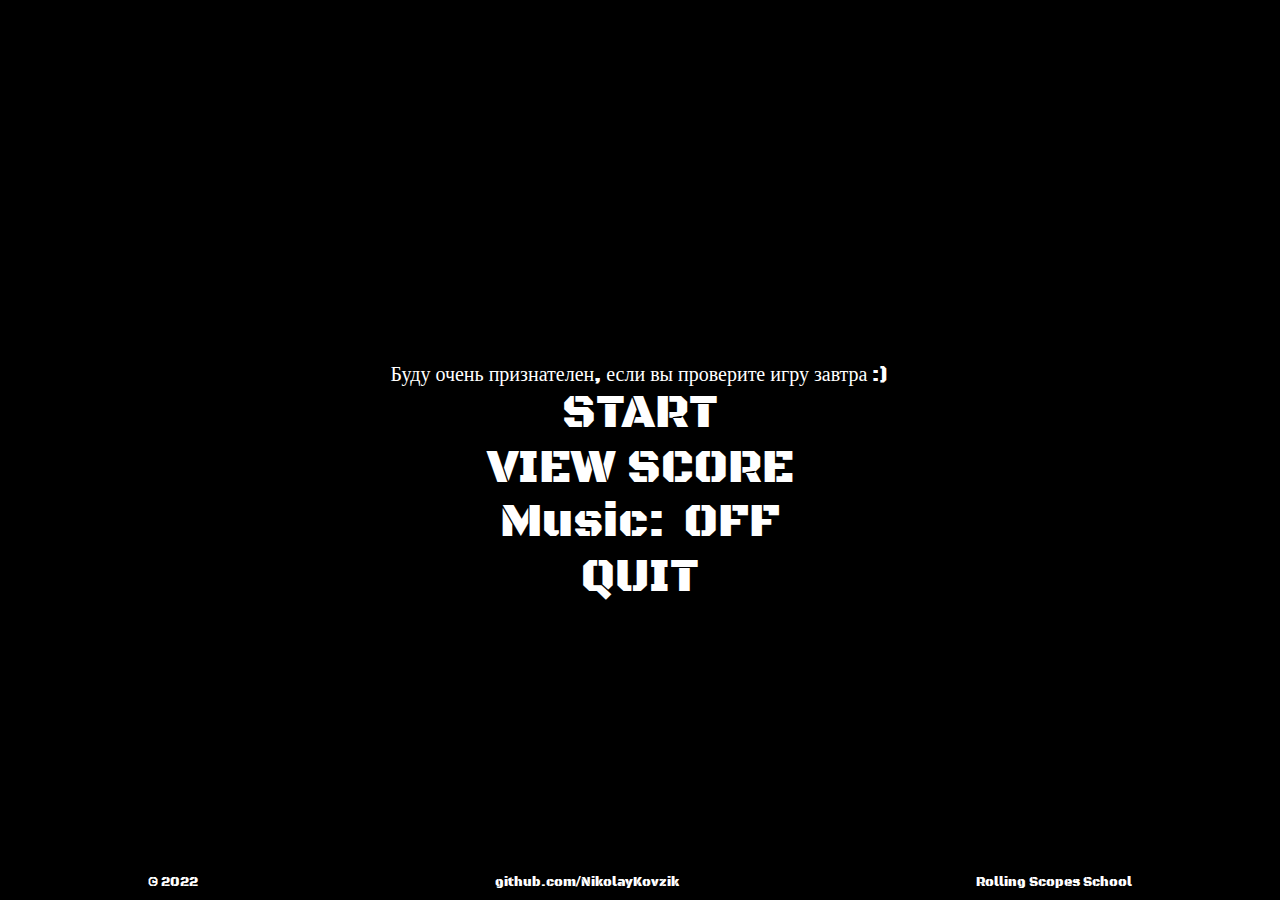
==== commit 606f6925: "invaders upd" ====
--- a/index.html
+++ b/index.html
@@ -1,18 +1,43 @@
 <!DOCTYPE html>
 <html lang="en">
+
 <head>
     <meta charset="UTF-8">
     <meta http-equiv="X-UA-Compatible" content="IE=edge">
     <meta name="viewport" content="width=device-width, initial-scale=1.0">
-    <link rel="shortcut icon" type="image/x-icon" href="./img/icon.ico"/>
+    <link rel="shortcut icon" type="image/x-icon" href="./img/icon.ico" />
     <link rel="stylesheet" href="./css/normalize.css">
     <link rel="stylesheet" href="./css/fonts.css">
     <link rel="stylesheet" href="./css/style.css">
     <title>Space Invaders</title>
 </head>
+
 <body>
-    <canvas  id="canvas"></canvas>
+    <div class="menu">
+        <div class="menu-wrapper">
+            <div class="sorry">Буду очень признателен, если вы проверите игру завтра :)</div>
+            <div class="start">START</div>
+            <div class="view-score">VIEW SCORE</div>
+            <div class="music-wrapper">
+                <div class="mw-text">Music:</div>
+                <div class="music">OFF</div>
+            </div>
+            <div class="quit"><a href="javascript:window.open('','_self').close();">QUIT</a></div>
+        </div>
+        <div class="footer">
+            <div class="git-wrapper">
+                <span>©</span>
+                <span>2022</span>
+            </div>
+            <a href="https://github.com/NikolayKovzik" class="link" target="_blank">github.com/NikolayKovzik</a>
+            <div class="rs-wrapper">
+                <a href="https://rs.school/js-stage0/" class="link" target="_blank">Rolling Scopes School</a>
+            </div>
+        </div>
+    </div>
+    <canvas id="canvas"></canvas>
     <!-- <canvas  id="canvas" width="500" height="500"></canvas> -->
     <script src="./app.js"></script>
 </body>
+
 </html>--- a/css/style.css
+++ b/css/style.css
@@ -11,9 +11,16 @@
     width: auto;
     margin: 0 auto;
     font-family: 'Black Ops One';
-    font-size: 50px;
+    font-size: 3.7vw;
     color: white;
+    position: relative;
 }
+
+a {
+    display: block;
+    text-decoration:none;
+    color: white;
+  }
 
 canvas { 
     background: url('../assets/img/background-space.jpg');
@@ -24,4 +31,65 @@
     /*left: 300px; */
     /* margin: 150px auto;  */
 
+}
+
+
+.menu {
+    height: 100vh;
+    width: 100vw;
+    background-color: black;
+    position: absolute;
+    display: flex;
+    flex-direction: column;
+    justify-content: flex-end;
+    gap: 30vh;
+}
+
+.menu-wrapper {
+    display: flex;
+    flex-direction: column;
+    justify-content: center;
+    align-items: center;
+}
+
+.menu.invisible {
+    display: none;
+}
+
+.music-wrapper {
+    display: flex;
+    gap: 1.5vw;
+}
+
+
+.start,
+.view-score,
+.music,
+a{
+    cursor: pointer;
+    transition: 0.3s;
+}
+
+
+.start:hover,
+.view-score:hover,
+.music:hover,
+a:hover {
+    color: darkgoldenrod;
+}
+
+
+.footer{
+    display: flex;
+    font-size: 1vw;
+    padding-bottom: 10px;
+    justify-content: space-around;
+}
+
+
+
+
+
+.sorry{
+    font-size: 20px;
 }